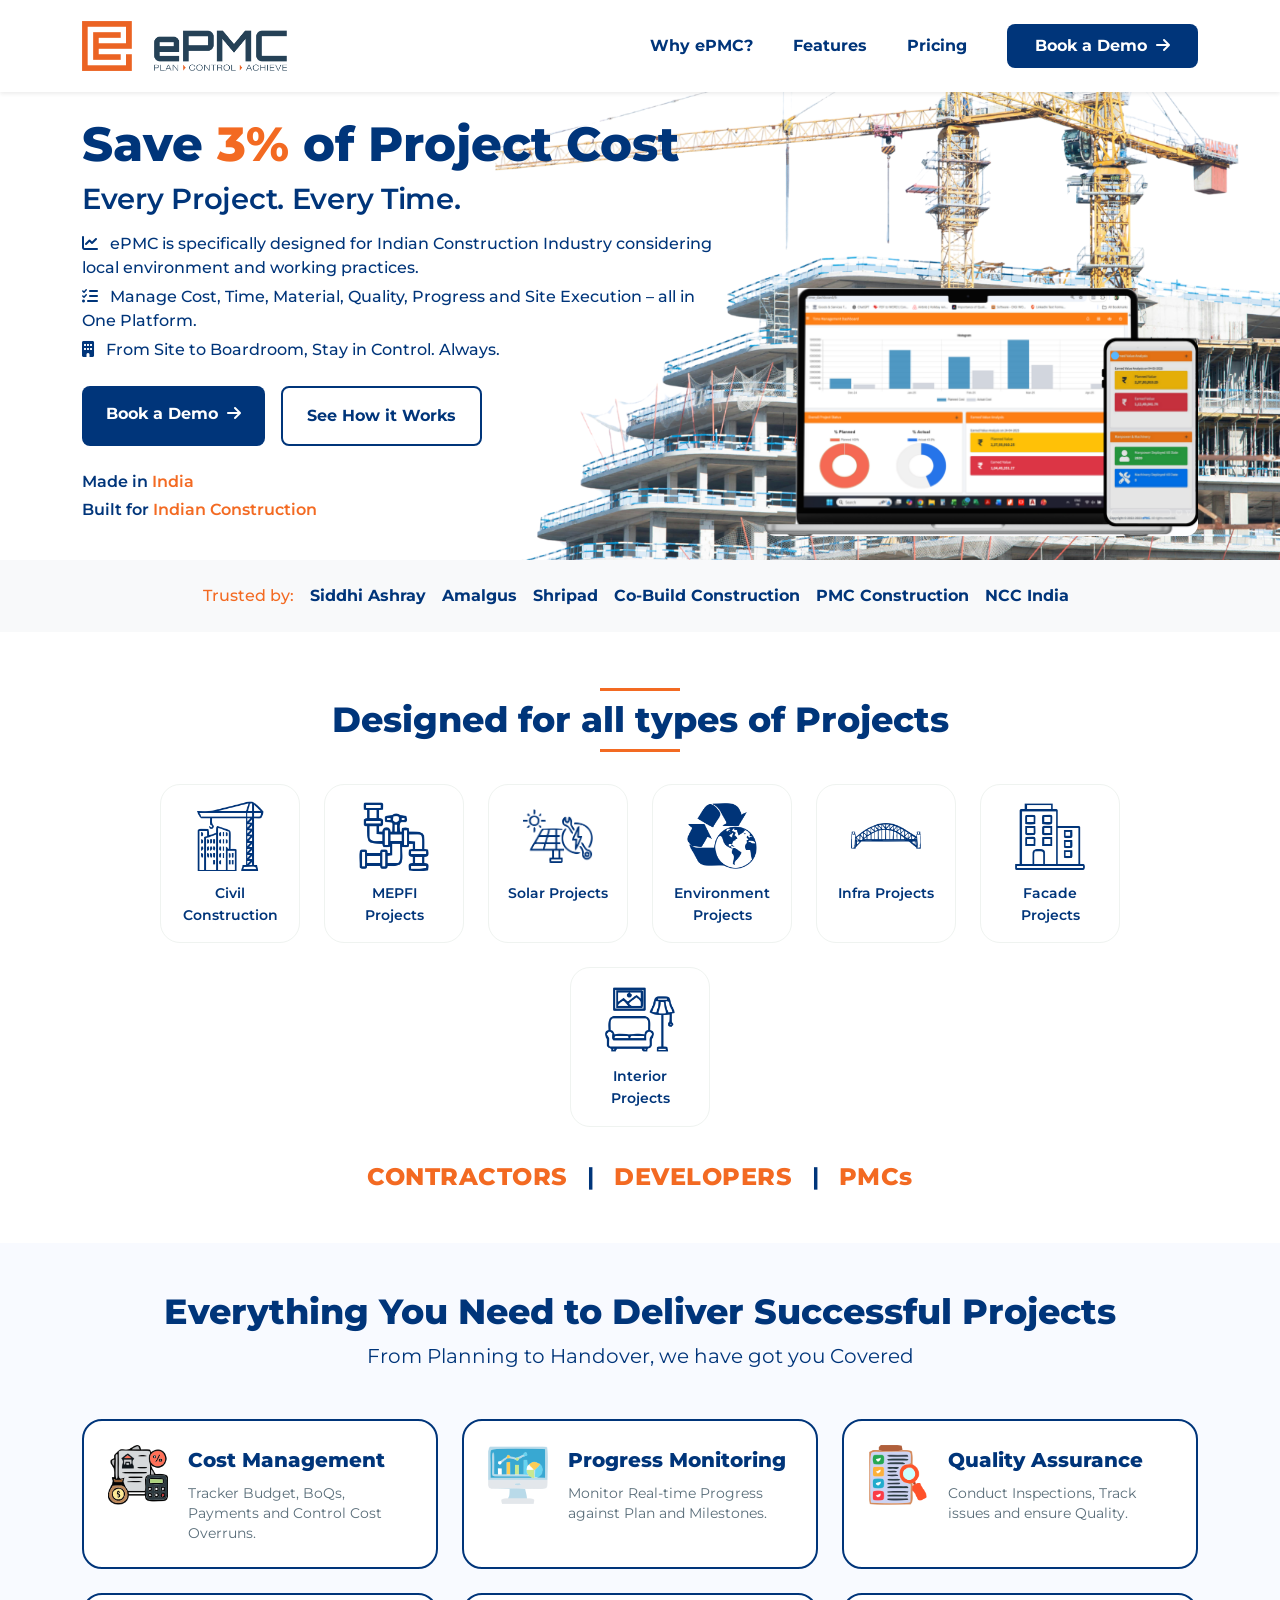
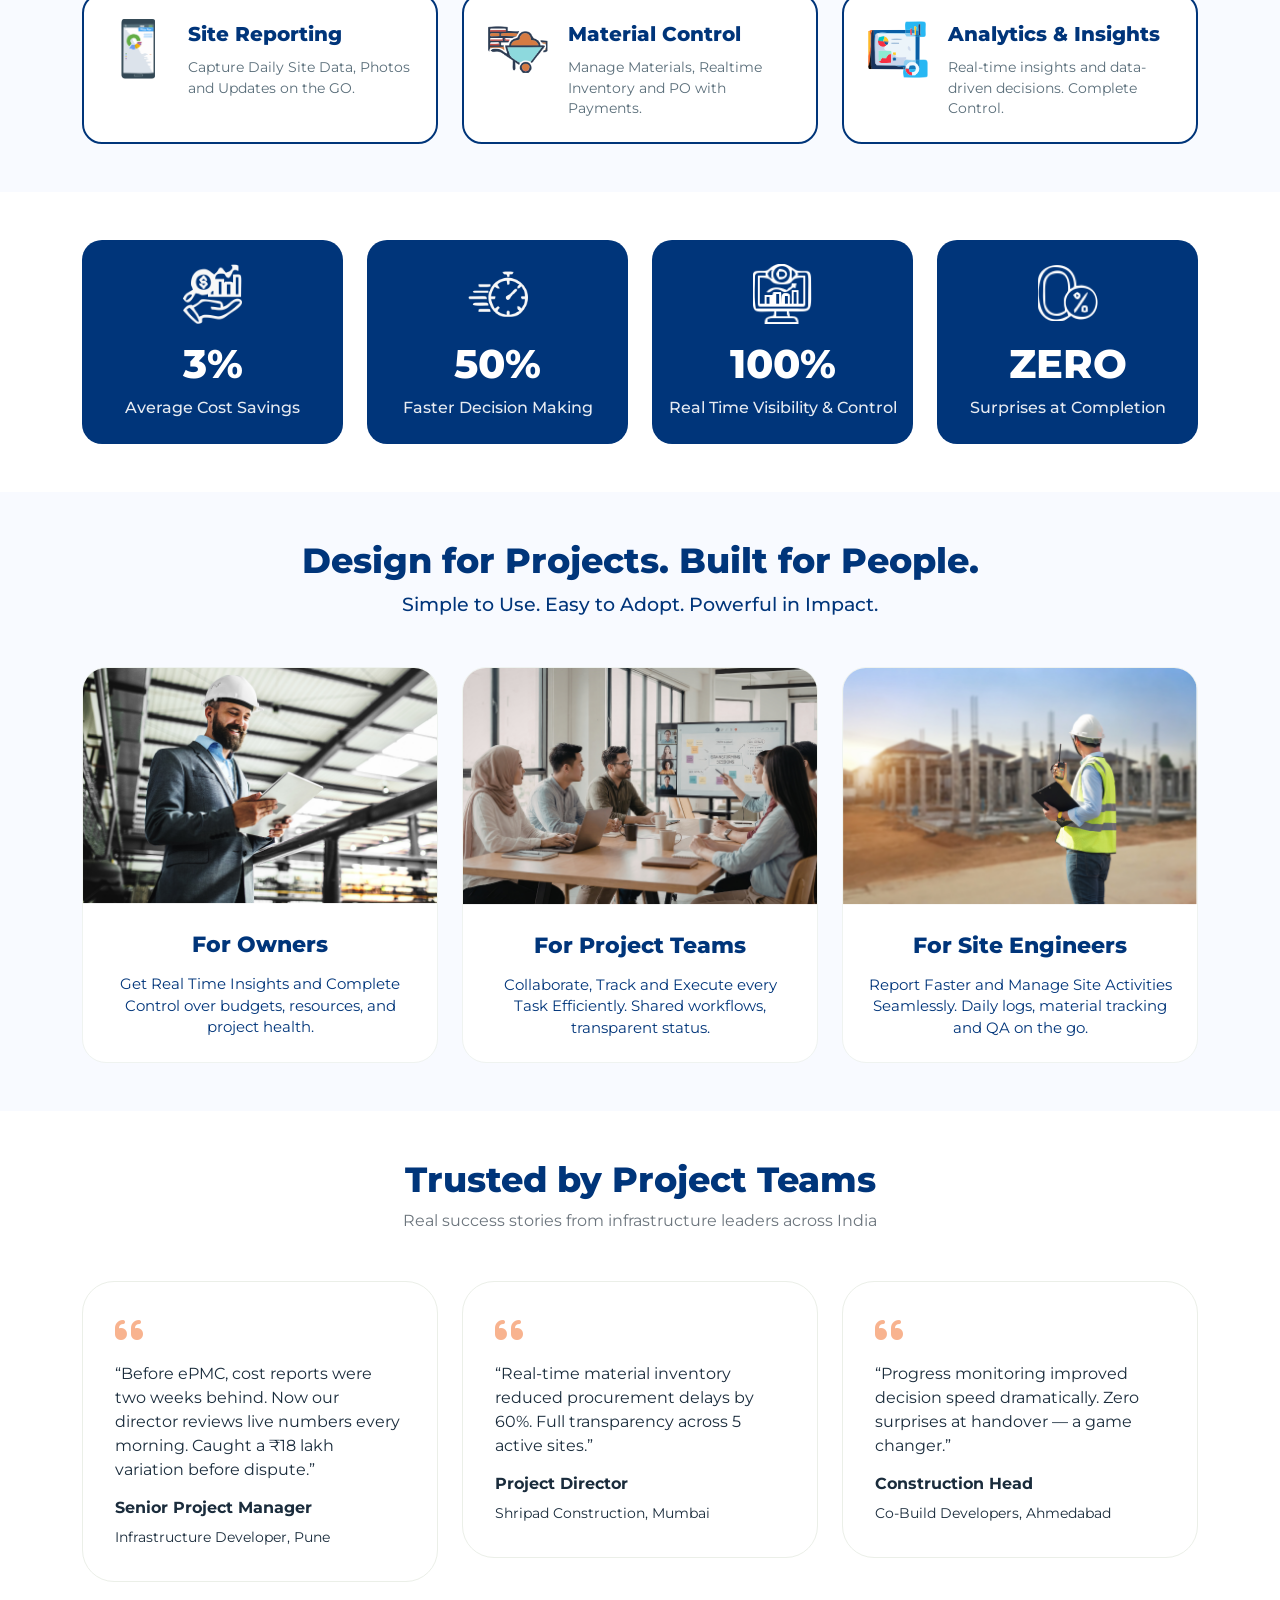
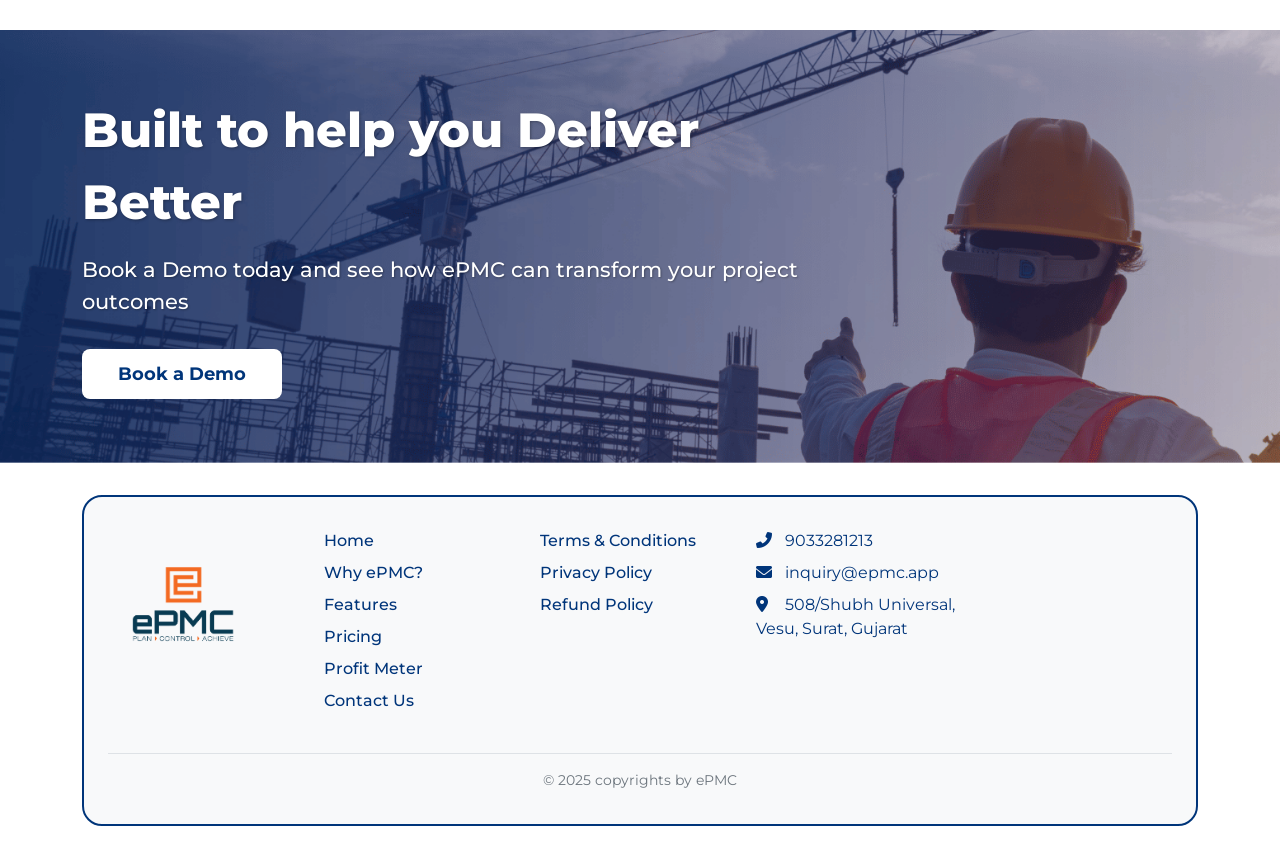
==== index.html @ 22746d36 "first commit" ====
<!DOCTYPE html>
<html lang="en">
<head>
  <meta charset="UTF-8">
  <meta name="viewport" content="width=device-width, initial-scale=1.0, user-scalable=yes">
  <title>ePMC | Construction Project Management | Lead Generation</title>
  <link href="https://cdn.jsdelivr.net/npm/bootstrap@5.3.0-alpha1/dist/css/bootstrap.min.css" rel="stylesheet">
  <link rel="stylesheet" href="https://cdnjs.cloudflare.com/ajax/libs/font-awesome/6.0.0-beta3/css/all.min.css">
  <link href="https://fonts.googleapis.com/css2?family=Montserrat:wght@300;400;500;600;700;800;900&display=swap" rel="stylesheet">
  <style>
    /* Brand Colors */
    :root {
      --epmc-blue: #00357a;
      --epmc-orange: #f36a22;
      --epmc-golden: #dcb551;
      --epmc-vivid-blue: #0058d7;
      --epmc-green: #00b050;
      --epmc-red: #ff0000;
      --epmc-light-blue: #538dd5;
      --epmc-bg-soft: #F8FAFF;
      --epmc-text: #1A2C3C;
    }
    * {
      font-family: 'Montserrat', 'Canva Sans', sans-serif;
    }
    body {
      background: #ffffff;
      scroll-behavior: smooth;
      color: var(--epmc-text);
    }
    .text-epmc { color: var(--epmc-blue) !important; }
    .bg-epmc { background-color: var(--epmc-blue) !important; }
    .text-epmc-orange { color: var(--epmc-orange) !important; }
    .bg-epmc-orange { background-color: var(--epmc-orange) !important; }
    .text-epmc-golden { color: var(--epmc-golden) !important; }
    .bg-epmc-soft { background-color: var(--epmc-bg-soft) !important; }
    
    /* Buttons */
    .btn-epmc {
      background-color: var(--epmc-blue);
      color: white;
      border-radius: 8px;
      padding: 10px 28px;
      font-weight: 700;
      border: none;
      transition: all 0.2s ease;
      text-decoration: none;
      display: inline-block;
    }
    .btn-epmc:hover {
      background-color: #002a5e;
      transform: translateY(-2px);
      box-shadow: 0 4px 12px rgba(0,53,122,0.25);
      color: white;
    }
    .btn-epmc-outline {
      background: transparent;
      border: 2px solid var(--epmc-blue);
      color: var(--epmc-blue);
      border-radius: 8px;
      padding: 8px 26px;
      font-weight: 700;
      transition: all 0.2s ease;
      text-decoration: none;
      display: inline-block;
    }
    .btn-epmc-outline:hover {
      background: var(--epmc-blue);
      color: white;
    }
    .btn-epmc-accent {
      background-color: var(--epmc-orange);
      color: white;
      border-radius: 8px;
      padding: 10px 28px;
      font-weight: 700;
      border: none;
    }
    .btn-epmc-accent:hover {
      background-color: #d45a1c;
      transform: translateY(-2px);
    }
    .btn-white-blue {
      background-color: white;
      color: var(--epmc-blue);
      border-radius: 8px;
      padding: 12px 36px;
      font-weight: 700;
      border: none;
      transition: all 0.2s ease;
      text-decoration: none;
      display: inline-block;
      font-size: 1.1rem;
    }
    .btn-white-blue:hover {
      background-color: #f0f0f0;
      transform: translateY(-2px);
      box-shadow: 0 6px 12px rgba(0,0,0,0.1);
      color: var(--epmc-blue);
    }
    /* Feature cards */
    .feature-card-horizontal {
      background: white;
      border-radius: 20px;
      padding: 1.5rem;
      transition: all 0.3s ease;
      border: 2px solid #00357a;
      height: 100%;
      display: flex;
      align-items: flex-start;
      gap: 1.25rem;
    }
    .feature-card-horizontal:hover {
      transform: translateY(-5px);
      border-color: var(--epmc-golden);
      box-shadow: 0 20px 30px -12px rgba(0,0,0,0.1);
    }
    .feature-icon-img {
      width: 60px;
      height: 60px;
      object-fit: contain;
      flex-shrink: 0;
    }
    .feature-content {
      flex: 1;
    }
    .feature-title {
      font-size: 1.25rem;
      font-weight: 800;
      color: var(--epmc-blue);
      margin-bottom: 0.5rem;
    }
    .feature-desc {
      font-size: 0.9rem;
      color: #5a6e7a;
      line-height: 1.4;
    }
    /* Stats Cards */
    .stats-card-blue {
      background-color: var(--epmc-blue);
      border-radius: 20px;
      padding: 1.5rem 1rem;
      text-align: center;
      height: 100%;
      transition: transform 0.2s;
      color: white;
    }
    .stats-card-blue:hover {
      transform: translateY(-5px);
    }
    .stats-icon {
      width: 60px;
      height: 60px;
      object-fit: contain;
      margin-bottom: 1rem;
    }
    .stats-number {
      font-size: 2.5rem;
      font-weight: 800;
      line-height: 1.2;
      margin-bottom: 0.5rem;
      color: white;
    }
    .stats-label {
      font-size: 1rem;
      font-weight: 500;
      opacity: 0.9;
      color: white;
    }
    /* Role Cards */
    .role-card-new {
      background: white;
      border-radius: 24px;
      padding: 0;
      overflow: hidden;
      height: 100%;
      transition: all 0.3s ease;
      border: 1px solid #EFF3F0;
      display: flex;
      flex-direction: column;
    }
    .role-card-new:hover {
      transform: translateY(-5px);
      border-color: var(--epmc-golden);
      box-shadow: 0 15px 25px -10px rgba(0,0,0,0.08);
    }
    .role-image-wrapper {
      width: 100%;
      overflow: hidden;
    }
    .role-img-full {
      width: 100%;
      height: auto;
      min-height: 180px;
      object-fit: cover;
      display: block;
      transition: transform 0.3s ease;
    }
    .role-card-new:hover .role-img-full {
      transform: scale(1.02);
    }
    .role-content {
      padding: 1.5rem;
      text-align: center;
    }
    .role-title {
      font-size: 1.4rem;
      font-weight: 800;
      color: var(--epmc-blue);
      margin-bottom: 0.75rem;
    }
    .role-desc {
      font-size: 0.95rem;
      color: var(--epmc-blue);
      line-height: 1.4;
    }
    .testimonial-card {
      background: #ffffff;
      border-radius: 32px;
      padding: 2rem;
      border: 1px solid #EBEFE8;
    }
    .testimonial-card i.fa-quote-left {
      color: var(--epmc-orange) !important;
    }
    .section-title {
      font-weight: 800;
      font-size: 2.2rem;
      color: var(--epmc-blue);
    }
    .section-subtitle {
      font-size: 1.2rem;
      font-weight: 500;
      color: var(--epmc-blue);
    }
    /* CTA section */
    .cta-deliver-bg {
      background-image: url('homepage_images/DelieverBetter.png');
      background-size: cover;
      background-position: center;
      background-repeat: no-repeat;
      padding: 4rem 0;
      transition: all 0.3s ease;
    }
    .cta-deliver-bg:hover {
      box-shadow: 0 20px 35px -12px rgba(0,0,0,0.2);
      transform: scale(1.01);
    }
    .cta-title {
      font-size: 3rem;
      font-weight: 800;
      color: white;
      margin-bottom: 1rem;
      text-shadow: 1px 1px 3px rgba(0,0,0,0.3);
    }
    .cta-subtitle {
      font-size: 1.3rem;
      color: white;
      margin-bottom: 2rem;
      font-weight: 500;
      text-shadow: 1px 1px 2px rgba(0,0,0,0.3);
    }
    @media (max-width: 768px) {
      .cta-title { font-size: 2rem; }
      .cta-subtitle { font-size: 1rem; }
      .btn-white-blue { padding: 10px 24px; font-size: 1rem; }
    }
    /* Navbar */
    .navbar-brand-custom {
      display: flex;
      align-items: center;
    }
    .navbar-logo {
      max-height: 50px;
      width: auto;
    }
    .nav-link-custom {
      font-weight: 700;
      color: #00357a !important;
      text-decoration: none;
      margin-right: 1.5rem;
      transition: color 0.2s;
    }
    .nav-link-custom:hover {
      color: #f36a22 !important;
    }
    @media (max-width: 768px) {
      .nav-link-custom {
        margin-right: 0;
        margin-bottom: 0.5rem;
      }
      .navbar-logo { max-height: 40px; }
      .feature-card-horizontal { flex-direction: column; align-items: center; text-align: center; }
      .feature-icon-img { margin-bottom: 0.5rem; }
      .stats-number { font-size: 2rem; }
      .role-title { font-size: 1.2rem; }
    }
    .border-epmc { border-color: var(--epmc-blue) !important; }
    .bg-epmc-gradient { background: linear-gradient(105deg, var(--epmc-blue) 0%, #0A3EA0 100%); }
    .form-control, .form-select {
      border-radius: 16px;
      padding: 12px 16px;
      border: 1px solid #DEE2E6;
    }
    .form-control:focus, .form-select:focus {
      border-color: var(--epmc-orange);
      box-shadow: 0 0 0 3px rgba(243,106,34,0.2);
    }
    .modal-content { border-radius: 32px; border: none; }
    .features-table th {
      background-color: var(--epmc-vivid-blue);
      color: white;
      font-weight: 700;
      padding: 15px;
    }
    .features-table td { padding: 12px 15px; vertical-align: middle; }
    .feature-check-yes { color: var(--epmc-green); font-weight: bold; }
    .feature-check-no { color: var(--epmc-red); }
    .feature-highlight {
      background-color: var(--epmc-light-blue);
      color: white;
      border-radius: 20px;
      padding: 4px 12px;
      display: inline-block;
      font-size: 0.8rem;
      font-weight: 600;
    }
    /* Hero heading styles */
    .main-heading-line { font-size: 3rem; font-weight: 800; line-height: 1.2; }
    .tagline-heading { font-size: 1.8rem; font-weight: 600; letter-spacing: -0.01em; }
    @media (max-width: 768px) {
      .main-heading-line { font-size: 2rem; }
      .tagline-heading { font-size: 1.2rem; }
    }
    .hero-bg {
      background-image: url('homepage_images/01 Building.png');
      background-size: cover;
      background-position: center center;
      background-repeat: no-repeat;
      position: relative;
    }
    .description-paragraph {
      color: #00357a;
      font-size: 1rem;
      line-height: 1.5;
      font-weight: 500;
      margin-bottom: 1rem;
    }
    .india-line { font-size: 1rem; font-weight: 600; margin-bottom: 0.25rem; }
    .blue-text { color: #00357a; }
    .orange-text { color: #f36a22; }
    .trusted-bg { background-color: #f8f9fa; }
    .trusted-label { color: #f36a22; font-weight: 500; font-size: 1rem; }
    .trusted-company { color: #00357a; font-weight: 700; font-size: 1rem; display: inline-block; margin: 0 0.5rem; }
    .project-icon-item {
      display: flex;
      flex-direction: column;
      align-items: center;
      text-align: center;
      background: #fff;
      border-radius: 20px;
      padding: 1rem;
      transition: 0.2s;
      border: 1px solid #EFF3F0;
      width: 140px;
    }
    .project-icon-item:hover {
      transform: translateY(-5px);
      border-color: var(--epmc-orange);
      box-shadow: 0 10px 20px rgba(0,0,0,0.05);
    }
    .project-icon-img { width: 70px; height: 70px; object-fit: contain; margin-bottom: 0.75rem; }
    .project-icon-label { font-weight: 600; color: var(--epmc-blue); font-size: 0.9rem; }
    .projects-grid { display: flex; flex-wrap: wrap; justify-content: center; gap: 1.5rem; margin-top: 2rem; margin-bottom: 2rem; }
    .orange-line { width: 80px; height: 3px; background-color: var(--epmc-orange); margin: 0.5rem auto; }
    .section-heading-wrapper { text-align: center; }
    .role-badge-line {
      font-size: 1.5rem;
      font-weight: 800;
      color: var(--epmc-orange);
      letter-spacing: 0.5px;
    }
    .role-badge-line .separator {
      color: var(--epmc-blue);
      margin: 0 0.75rem;
      font-weight: 700;
    }
    @media (max-width: 768px) {
      .role-badge-line { font-size: 1.2rem; }
      .role-badge-line .separator { margin: 0 0.4rem; }
    }
    /* Hero panels layout */
    .hero-panels {
      display: flex;
      flex-wrap: wrap;
      gap: 2rem;
      min-height: 420px;
    }
    .left-panel {
      flex: 1.2;
    }
    .right-panel {
      flex: 0.8;
      display: flex;
      flex-direction: column;
      justify-content: flex-end;
      align-items: center;
    }
    .right-panel img {
      max-width: 100%;
      height: auto;
      border-radius: 12px;
      display: block;
    }
    @media (max-width: 768px) {
      .hero-panels {
        flex-direction: column;
        min-height: auto;
      }
      .right-panel {
        justify-content: center;
        margin-top: 1.5rem;
      }
    }

    /* FOOTER STYLES - 5 columns with custom widths */
    .footer-new {
      background-color: #f8f9fa;
      border: 2px solid #00357a;
      border-radius: 20px;
      padding: 2rem 1.5rem;
      margin: 2rem 0;
    }
    .footer-logo {
      max-height: 150px;
      width: auto;
      margin-bottom: 1rem;
      display: block;
    }
    .footer-vertical-links a {
      color: #00357a;
      text-decoration: none;
      font-weight: 500;
      display: block;
      margin-bottom: 0.5rem;
    }
    .footer-vertical-links a:hover {
      color: #f36a22;
    }
    .footer-contact p {
      margin-bottom: 0.5rem;
      color: #00357a;
    }
    .footer-contact i {
      width: 25px;
      color: #00357a;
    }
    .footer-map iframe {
      width: 100%;
      height: 180px;
      border: 0;
      border-radius: 12px;
    }
    .footer-copyright {
      text-align: center;
      margin-top: 2rem;
      padding-top: 1rem;
      border-top: 1px solid #dee2e6;
      color: #6c757d;
      font-size: 0.9rem;
    }
    /* 5-column layout using flex */
    .footer-row-5 {
      display: flex;
      flex-wrap: wrap;
      gap: 1rem;
    }
    .footer-col {
      flex: 1;
      min-width: 160px;
    }
    @media (max-width: 992px) {
      .footer-col {
        flex: 0 0 calc(33.33% - 1rem);
      }
    }
    @media (max-width: 768px) {
      .footer-col {
        flex: 0 0 100%;
      }
    }
  </style>
</head>
<body>

<!-- Navigation -->
<nav class="navbar navbar-expand-lg bg-white py-3 shadow-sm sticky-top">
  <div class="container">
    <a class="navbar-brand navbar-brand-custom" href="#">
      <img src="ePMC Logo PNG File.png" alt="ePMC Logo" class="navbar-logo">
    </a>
    <button class="navbar-toggler" type="button" data-bs-toggle="collapse" data-bs-target="#navbarNav">
      <span class="navbar-toggler-icon"></span>
    </button>
    <div class="collapse navbar-collapse" id="navbarNav">
      <ul class="navbar-nav ms-auto mb-2 mb-lg-0 align-items-center gap-3">
        <!-- Updated: "Why ePMC?" now links to whyempc.html -->
       <li class="nav-item"><a class="nav-link-custom" href="whyepmc.html">Why ePMC?</a></li>
        <li class="nav-item"><a class="nav-link-custom" href="#features">Features</a></li>
        <li class="nav-item"><a class="nav-link-custom" href="#">Pricing</a></li>
      </ul>
      <a href="#" class="btn btn-epmc ms-lg-3 mt-2 mt-lg-0" data-bs-toggle="modal" data-bs-target="#demoModal">Book a Demo <i class="fas fa-arrow-right ms-1"></i></a>
    </div>
  </div>
</nav>

<!-- Hero Section -->
<section class="hero-bg py-4">
  <div class="container">
    <div class="hero-panels">
      <div class="left-panel">
        <h1 class="mb-3">
          <div class="main-heading-line">
            <span style="color: #00357a;">Save</span>
            <span style="color: #f36a22;"> 3% </span>
            <span style="color: #00357a;">of Project Cost</span>
          </div>
          <div class="tagline-heading mt-2">
            <span class="text-epmc">Every Project. Every Time.</span>
          </div>
        </h1>
        <div class="description-paragraph mb-4">
          <i class="fas fa-chart-line me-2"></i> ePMC is specifically designed for Indian Construction Industry considering local environment and working practices.<br>
          <i class="fas fa-tasks me-2 mt-2"></i> Manage Cost, Time, Material, Quality, Progress and Site Execution – all in One Platform.<br>
          <i class="fas fa-building me-2 mt-2"></i> From Site to Boardroom, Stay in Control. Always.
        </div>
        <div class="d-flex flex-wrap gap-3 mt-2">
          <a href="#" class="btn btn-epmc px-4 py-3" data-bs-toggle="modal" data-bs-target="#demoModal">Book a Demo <i class="fas fa-arrow-right ms-1"></i></a>
          <a href="#" class="btn btn-epmc-outline px-4 py-3">See How it Works</a>
        </div>
        <div class="mt-4">
          <div class="india-line"><span class="blue-text">Made in</span> <span class="orange-text">India</span></div>
          <div class="india-line"><span class="blue-text">Built for</span> <span class="orange-text">Indian Construction</span></div>
        </div>
      </div>
      <div class="right-panel">
        <img src="homepage_images/herosectionsubimage.png" alt="ePMC Dashboard Preview">
      </div>
    </div>
  </div>
</section>

<!-- Trusted by Section -->
<section class="trusted-bg py-4">
  <div class="container">
    <div class="d-flex flex-wrap align-items-center justify-content-center">
      <span class="trusted-label me-2">Trusted by:</span>
      <span class="trusted-company">Siddhi Ashray</span>
      <span class="trusted-company">Amalgus</span>
      <span class="trusted-company">Shripad</span>
      <span class="trusted-company">Co-Build Construction</span>
      <span class="trusted-company">PMC Construction</span>
      <span class="trusted-company">NCC India</span>
    </div>
  </div>
</section>

<!-- Project Types Section -->
<section class="py-5 bg-white">
  <div class="container">
    <div class="section-heading-wrapper">
      <div class="orange-line"></div>
      <h2 class="section-title mt-2 mb-2">Designed for all types of Projects</h2>
      <div class="orange-line"></div>
    </div>
    <div class="projects-grid">
      <div class="project-icon-item"><img src="homepage_images/Civil Construction.png" alt="Civil Construction" class="project-icon-img"><span class="project-icon-label">Civil Construction</span></div>
      <div class="project-icon-item"><img src="homepage_images/MEPFI Projects.png" alt="MEPFI Projects" class="project-icon-img"><span class="project-icon-label">MEPFI Projects</span></div>
      <div class="project-icon-item"><img src="homepage_images/Solar Projects.png" alt="Solar Projects" class="project-icon-img"><span class="project-icon-label">Solar Projects</span></div>
      <div class="project-icon-item"><img src="homepage_images/Environment Projects.png" alt="Environment Projects" class="project-icon-img"><span class="project-icon-label">Environment Projects</span></div>
      <div class="project-icon-item"><img src="homepage_images/Infra Projects.png" alt="Infra Projects" class="project-icon-img"><span class="project-icon-label">Infra Projects</span></div>
      <div class="project-icon-item"><img src="homepage_images/Facade Projects.png" alt="Facade Projects" class="project-icon-img"><span class="project-icon-label">Facade Projects</span></div>
      <div class="project-icon-item"><img src="homepage_images/Interior Projects.png" alt="Interior Projects" class="project-icon-img"><span class="project-icon-label">Interior Projects</span></div>
    </div>
    <div class="text-center mt-3">
      <div class="role-badge-line">
        CONTRACTORS <span class="separator">|</span> DEVELOPERS <span class="separator">|</span> PMCs
      </div>
    </div>
  </div>
</section>

<!-- Features Section -->
<section class="py-5 bg-epmc-soft" id="features">
  <div class="container">
    <div class="text-center mb-5">
      <h2 class="section-title">Everything You Need to Deliver Successful Projects</h2>
      <p class="fs-5" style="color: #00357a;">From Planning to Handover, we have got you Covered</p>
    </div>
    <div class="row g-4">
      <div class="col-md-6 col-lg-4"><div class="feature-card-horizontal"><img src="homepage_images/Cost Management.png" alt="Cost Management" class="feature-icon-img"><div class="feature-content"><div class="feature-title">Cost Management</div><div class="feature-desc">Tracker Budget, BoQs, Payments and Control Cost Overruns.</div></div></div></div>
      <div class="col-md-6 col-lg-4"><div class="feature-card-horizontal"><img src="homepage_images/Progress Monitoring.png" alt="Progress Monitoring" class="feature-icon-img"><div class="feature-content"><div class="feature-title">Progress Monitoring</div><div class="feature-desc">Monitor Real-time Progress against Plan and Milestones.</div></div></div></div>
      <div class="col-md-6 col-lg-4"><div class="feature-card-horizontal"><img src="homepage_images/Quality Assurance.png" alt="Quality Assurance" class="feature-icon-img"><div class="feature-content"><div class="feature-title">Quality Assurance</div><div class="feature-desc">Conduct Inspections, Track issues and ensure Quality.</div></div></div></div>
      <div class="col-md-6 col-lg-4"><div class="feature-card-horizontal"><img src="homepage_images/Site Reporting.png" alt="Site Reporting" class="feature-icon-img"><div class="feature-content"><div class="feature-title">Site Reporting</div><div class="feature-desc">Capture Daily Site Data, Photos and Updates on the GO.</div></div></div></div>
      <div class="col-md-6 col-lg-4"><div class="feature-card-horizontal"><img src="homepage_images/Material Control.png" alt="Material Control" class="feature-icon-img"><div class="feature-content"><div class="feature-title">Material Control</div><div class="feature-desc">Manage Materials, Realtime Inventory and PO with Payments.</div></div></div></div>
      <div class="col-md-6 col-lg-4"><div class="feature-card-horizontal"><img src="homepage_images/Analytics & Insights.png" alt="Analytics & Insights" class="feature-icon-img"><div class="feature-content"><div class="feature-title">Analytics & Insights</div><div class="feature-desc">Real-time insights and data-driven decisions. Complete Control.</div></div></div></div>
    </div>
  </div>
</section>

<!-- Stats Section -->
<section class="py-5 bg-white">
  <div class="container">
    <div class="row g-4">
      <div class="col-md-6 col-lg-3"><div class="stats-card-blue"><img src="homepage_images/3costsavings.png" alt="3% Cost Savings" class="stats-icon"><div class="stats-number">3%</div><div class="stats-label">Average Cost Savings</div></div></div>
      <div class="col-md-6 col-lg-3"><div class="stats-card-blue"><img src="homepage_images/50fasterdecisionmaking.png" alt="50% Faster Decision Making" class="stats-icon"><div class="stats-number">50%</div><div class="stats-label">Faster Decision Making</div></div></div>
      <div class="col-md-6 col-lg-3"><div class="stats-card-blue"><img src="homepage_images/100realtimevisibilitycontrol.png" alt="100% Real Time Visibility" class="stats-icon"><div class="stats-number">100%</div><div class="stats-label">Real Time Visibility & Control</div></div></div>
      <div class="col-md-6 col-lg-3"><div class="stats-card-blue"><img src="homepage_images/zerosurprizeatcomplision.png" alt="Zero Surprises" class="stats-icon"><div class="stats-number">ZERO</div><div class="stats-label">Surprises at Completion</div></div></div>
    </div>
  </div>
</section>

<!-- Design for Projects Section -->
<section class="py-5 bg-epmc-soft">
  <div class="container">
    <div class="text-center mb-5">
      <h2 class="section-title" style="color: #00357a;">Design for Projects. Built for People.</h2>
      <p class="section-subtitle" style="color: #00357a;">Simple to Use. Easy to Adopt. Powerful in Impact.</p>
    </div>
    <div class="row g-4">
      <div class="col-md-4"><div class="role-card-new"><div class="role-image-wrapper"><img src="homepage_images/forowners.png" alt="For Owners" class="role-img-full"></div><div class="role-content"><div class="role-title">For Owners</div><div class="role-desc">Get Real Time Insights and Complete Control over budgets, resources, and project health.</div></div></div></div>
      <div class="col-md-4"><div class="role-card-new"><div class="role-image-wrapper"><img src="homepage_images/forprojectteam.png" alt="For Project Teams" class="role-img-full"></div><div class="role-content"><div class="role-title">For Project Teams</div><div class="role-desc">Collaborate, Track and Execute every Task Efficiently. Shared workflows, transparent status.</div></div></div></div>
      <div class="col-md-4"><div class="role-card-new"><div class="role-image-wrapper"><img src="homepage_images/forsiteengineers.png" alt="For Site Engineers" class="role-img-full"></div><div class="role-content"><div class="role-title">For Site Engineers</div><div class="role-desc">Report Faster and Manage Site Activities Seamlessly. Daily logs, material tracking and QA on the go.</div></div></div></div>
    </div>
  </div>
</section>

<!-- Testimonials -->
<section class="py-5 bg-white" id="testimonials">
  <div class="container">
    <div class="text-center mb-5">
      <h2 class="section-title">Trusted by Project Teams</h2>
      <p class="text-secondary">Real success stories from infrastructure leaders across India</p>
    </div>
    <div class="row g-4">
      <div class="col-md-4"><div class="testimonial-card"><i class="fas fa-quote-left fa-2x opacity-50 mb-3"></i><p>“Before ePMC, cost reports were two weeks behind. Now our director reviews live numbers every morning. Caught a ₹18 lakh variation before dispute.”</p><div><h6 class="fw-bold mt-2">Senior Project Manager</h6><small>Infrastructure Developer, Pune</small></div></div></div>
      <div class="col-md-4"><div class="testimonial-card"><i class="fas fa-quote-left fa-2x opacity-50 mb-3"></i><p>“Real-time material inventory reduced procurement delays by 60%. Full transparency across 5 active sites.”</p><div><h6 class="fw-bold mt-2">Project Director</h6><small>Shripad Construction, Mumbai</small></div></div></div>
      <div class="col-md-4"><div class="testimonial-card"><i class="fas fa-quote-left fa-2x opacity-50 mb-3"></i><p>“Progress monitoring improved decision speed dramatically. Zero surprises at handover — a game changer.”</p><div><h6 class="fw-bold mt-2">Construction Head</h6><small>Co-Build Developers, Ahmedabad</small></div></div></div>
    </div>
  </div>
</section>

<!-- CTA Section -->
<section class="cta-deliver-bg">
  <div class="container">
    <div class="row">
      <div class="col-lg-8">
        <div class="cta-title">Built to help you Deliver Better</div>
        <div class="cta-subtitle">Book a Demo today and see how ePMC can transform your project outcomes</div>
        <a href="#" class="btn-white-blue" data-bs-toggle="modal" data-bs-target="#demoModal">Book a Demo</a>
      </div>
    </div>
  </div>
</section>

<!-- FOOTER – 5 COLUMNS with LIVE MAP -->
<div class="container">
  <div class="footer-new">
    <div class="footer-row-5">
      <!-- Column 1: Logo -->
      <div class="footer-col">
        <img src="EPMC-Logo-File-PNG.png" alt="ePMC Logo" class="footer-logo">
      </div>
      <!-- Column 2: Navigation links (vertical) -->
      <div class="footer-col">
        <div class="footer-vertical-links">
          <a href="#">Home</a>
          <!-- Updated: "Why ePMC?" now links to whyempc.html -->
         <a href="whyepmc.html">Why ePMC?</a>
          <a href="#features">Features</a>
          <a href="#">Pricing</a>
          <a href="#">Profit Meter</a>
          <a href="#">Contact Us</a>
        </div>
      </div>
      <!-- Column 3: Policy links (vertical) -->
      <div class="footer-col">
        <div class="footer-vertical-links">
          <a href="#">Terms & Conditions</a>
          <a href="#">Privacy Policy</a>
          <a href="#">Refund Policy</a>
        </div>
      </div>
      <!-- Column 4: Contact info -->
      <div class="footer-col">
        <div class="footer-contact">
          <p><i class="fas fa-phone-alt"></i> 9033281213</p>
          <p><i class="fas fa-envelope"></i> inquiry@epmc.app</p>
          <p><i class="fas fa-map-marker-alt"></i> 508/Shubh Universal, Vesu, Surat, Gujarat</p>
        </div>
      </div>
      <!-- Column 5: Live Google Map -->
      <div class="footer-col">
        <div class="footer-map">
          <iframe 
            src="https://www.google.com/maps/embed?pb=!1m18!1m12!1m3!1d3719.123456789!2d72.831!3d21.170!2m3!1f0!2f0!3f0!3m2!1i1024!2i768!4f13.1!3m3!1m2!1s0x3be04e8e7a0b4f9d%3A0x8b7c1a2e3f4d5e6f!2s508%2C%20Shubh%20Universal%2C%20Vesu%2C%20Surat%2C%20Gujarat%20395007!5e0!3m2!1sen!2sin!4v1700000000000!5m2!1sen!2sin" 
            allowfullscreen="" 
            loading="lazy" 
            referrerpolicy="no-referrer-when-downgrade">
          </iframe>
        </div>
      </div>
    </div>
    <div class="footer-copyright">
      © 2025 copyrights by ePMC
    </div>
  </div>
</div>

<!-- Modal -->
<div class="modal fade" id="demoModal" tabindex="-1" aria-hidden="true">
  <div class="modal-dialog modal-dialog-centered modal-lg">
    <div class="modal-content">
      <div class="modal-header border-0 pb-0">
        <h5 class="modal-title fw-bold text-epmc fs-3">Request a Demo</h5>
        <button type="button" class="btn-close" data-bs-dismiss="modal" aria-label="Close"></button>
      </div>
      <div class="modal-body p-4 pt-0">
        <form action="https://formsubmit.co/company@example.com" method="POST">
          <input type="hidden" name="_subject" value="ePMC Demo Request (Modal)">
          <input type="hidden" name="_captcha" value="false">
          <div class="row g-3">
            <div class="col-md-6"><input type="text" name="Name" class="form-control" placeholder="Full Name *" required></div>
            <div class="col-md-6"><input type="text" name="Company" class="form-control" placeholder="Company *" required></div>
            <div class="col-md-6"><input type="email" name="Email" class="form-control" placeholder="Work Email *" required></div>
            <div class="col-md-6"><input type="tel" name="Phone" class="form-control" placeholder="Phone *" required></div>
            <div class="col-12"><select name="Project Type" class="form-select"><option>Civil Construction</option><option>MEPFI</option><option>Solar</option><option>Infra</option><option>Interior</option></select></div>
            <div class="col-12"><textarea name="Message" rows="2" class="form-control" placeholder="Tell us about your project..."></textarea></div>
            <div class="col-12"><button type="submit" class="btn btn-epmc-accent w-100 py-2"><i class="fas fa-paper-plane me-2"></i>Submit Request</button></div>
          </div>
        </form>
      </div>
    </div>
  </div>
</div>

<script src="https://cdn.jsdelivr.net/npm/bootstrap@5.3.0-alpha1/dist/js/bootstrap.bundle.min.js"></script>
<script>console.log("Lead form ready — replace 'company@example.com' with actual email address.");</script>
</body>
</html>
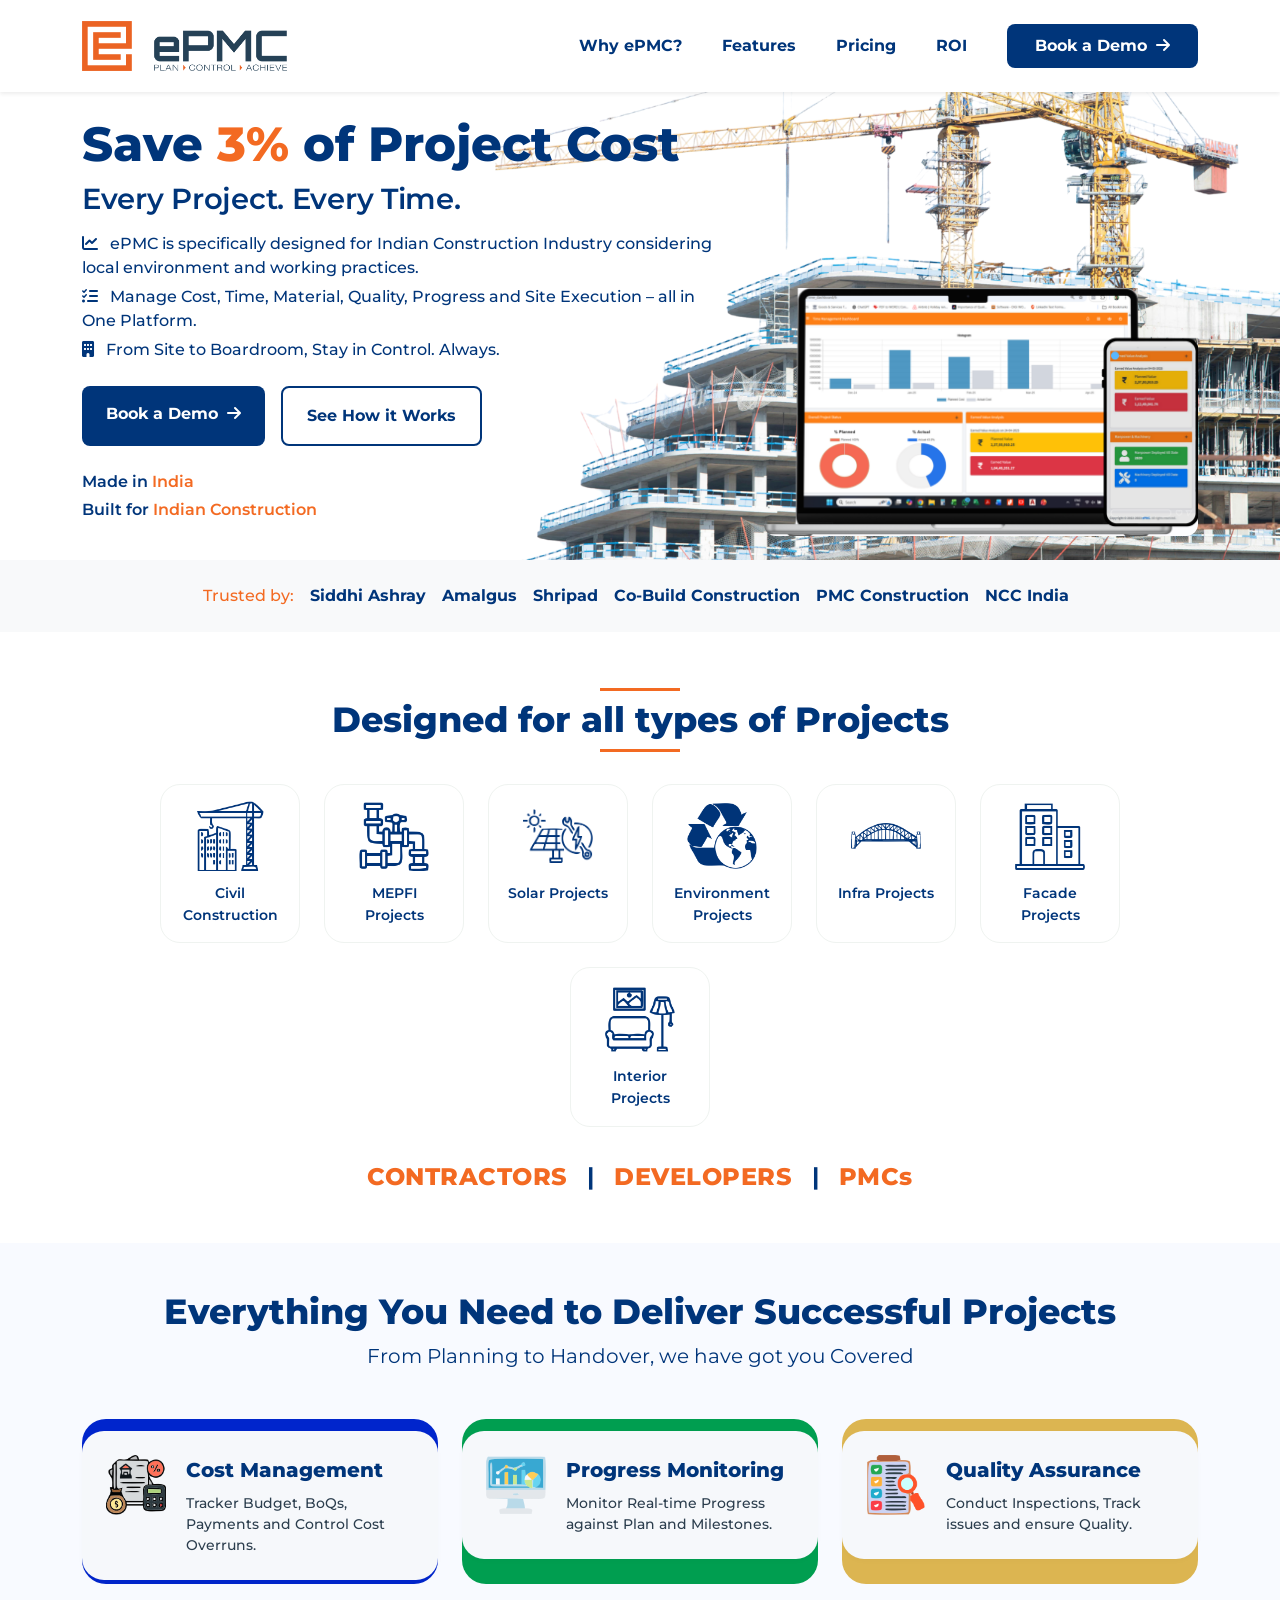
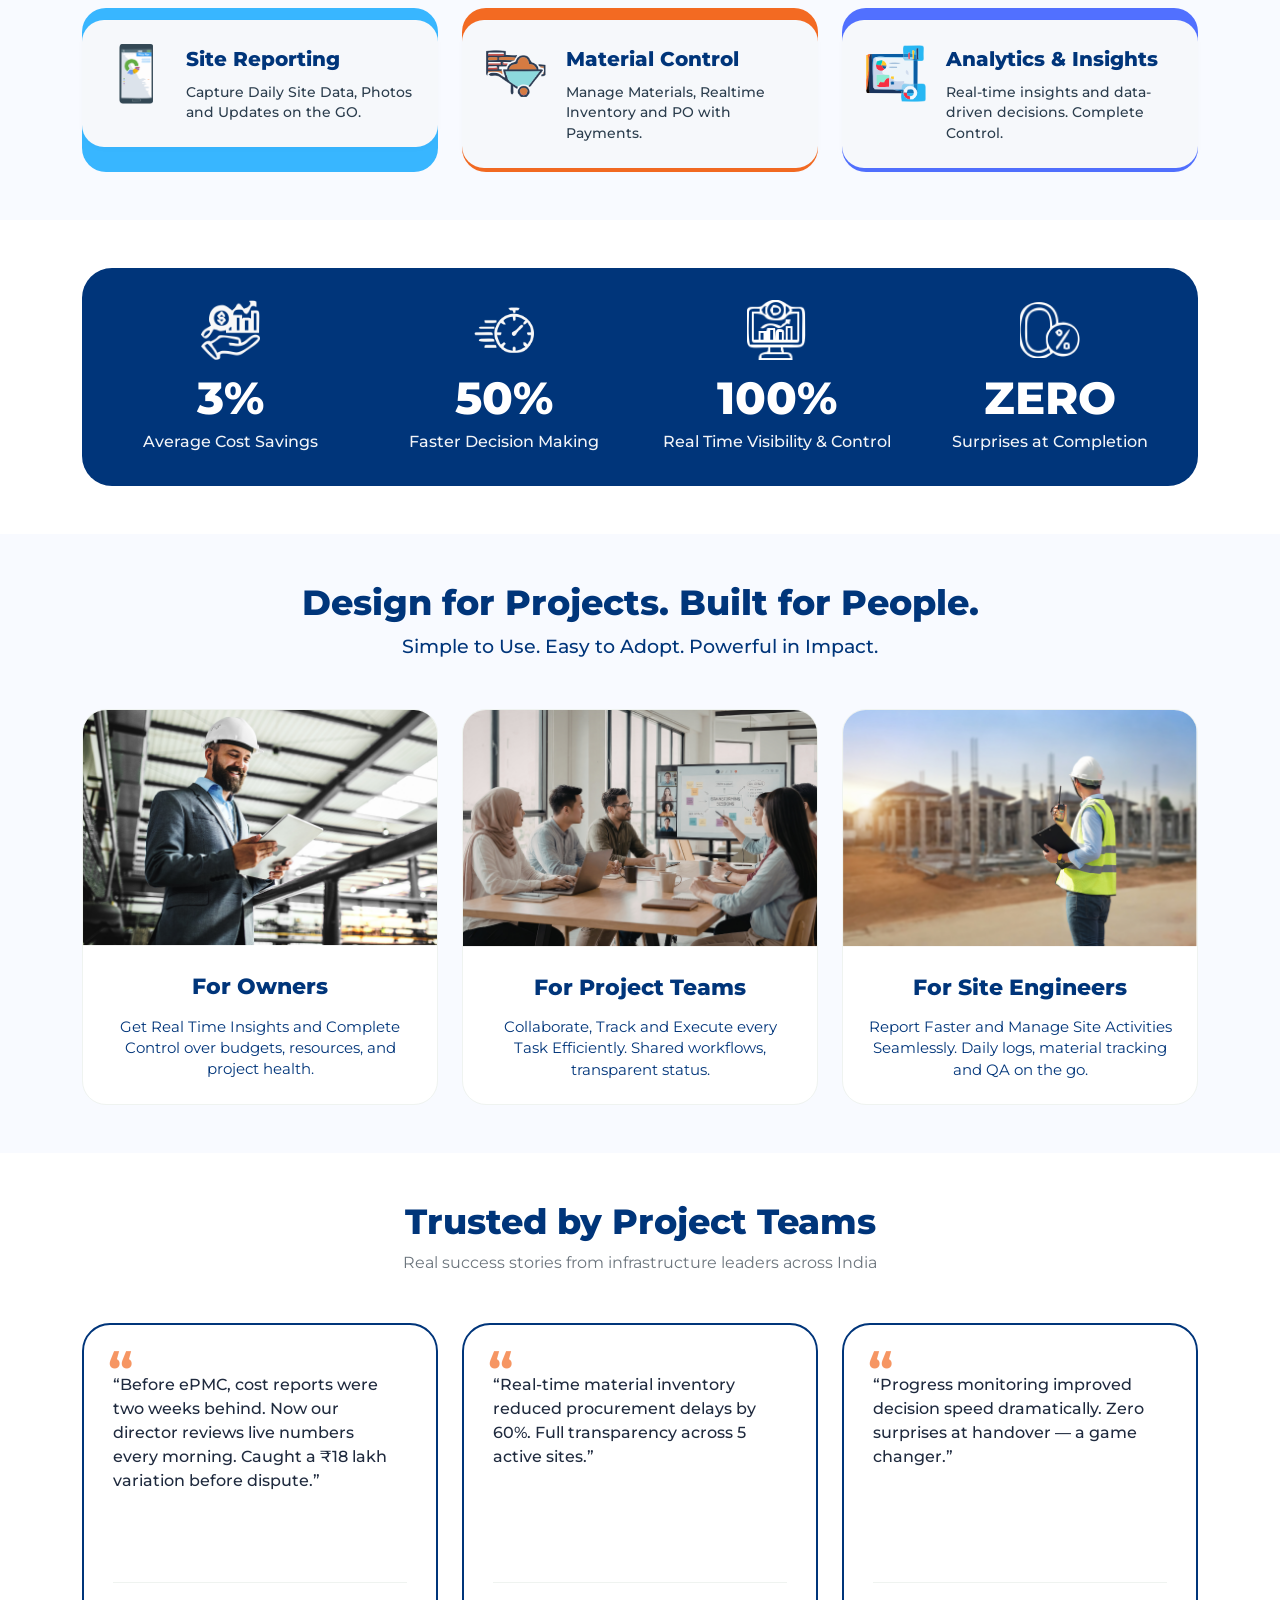
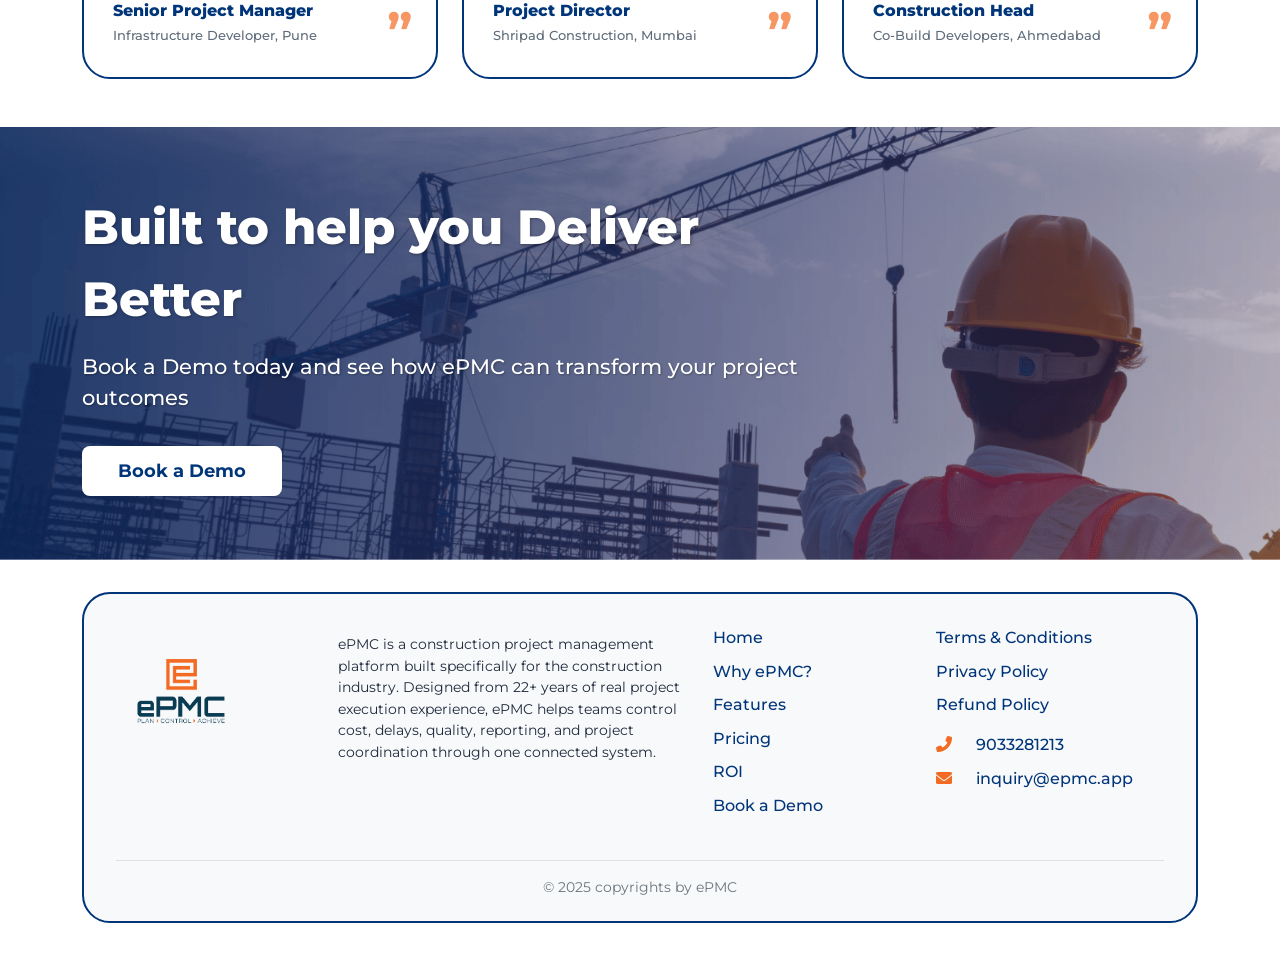
==== commit 43a14b31: "first commit" ====
--- a/index.html
+++ b/index.html
@@ -7,489 +7,8 @@
   <link href="https://cdn.jsdelivr.net/npm/bootstrap@5.3.0-alpha1/dist/css/bootstrap.min.css" rel="stylesheet">
   <link rel="stylesheet" href="https://cdnjs.cloudflare.com/ajax/libs/font-awesome/6.0.0-beta3/css/all.min.css">
   <link href="https://fonts.googleapis.com/css2?family=Montserrat:wght@300;400;500;600;700;800;900&display=swap" rel="stylesheet">
-  <style>
-    /* Brand Colors */
-    :root {
-      --epmc-blue: #00357a;
-      --epmc-orange: #f36a22;
-      --epmc-golden: #dcb551;
-      --epmc-vivid-blue: #0058d7;
-      --epmc-green: #00b050;
-      --epmc-red: #ff0000;
-      --epmc-light-blue: #538dd5;
-      --epmc-bg-soft: #F8FAFF;
-      --epmc-text: #1A2C3C;
-    }
-    * {
-      font-family: 'Montserrat', 'Canva Sans', sans-serif;
-    }
-    body {
-      background: #ffffff;
-      scroll-behavior: smooth;
-      color: var(--epmc-text);
-    }
-    .text-epmc { color: var(--epmc-blue) !important; }
-    .bg-epmc { background-color: var(--epmc-blue) !important; }
-    .text-epmc-orange { color: var(--epmc-orange) !important; }
-    .bg-epmc-orange { background-color: var(--epmc-orange) !important; }
-    .text-epmc-golden { color: var(--epmc-golden) !important; }
-    .bg-epmc-soft { background-color: var(--epmc-bg-soft) !important; }
-    
-    /* Buttons */
-    .btn-epmc {
-      background-color: var(--epmc-blue);
-      color: white;
-      border-radius: 8px;
-      padding: 10px 28px;
-      font-weight: 700;
-      border: none;
-      transition: all 0.2s ease;
-      text-decoration: none;
-      display: inline-block;
-    }
-    .btn-epmc:hover {
-      background-color: #002a5e;
-      transform: translateY(-2px);
-      box-shadow: 0 4px 12px rgba(0,53,122,0.25);
-      color: white;
-    }
-    .btn-epmc-outline {
-      background: transparent;
-      border: 2px solid var(--epmc-blue);
-      color: var(--epmc-blue);
-      border-radius: 8px;
-      padding: 8px 26px;
-      font-weight: 700;
-      transition: all 0.2s ease;
-      text-decoration: none;
-      display: inline-block;
-    }
-    .btn-epmc-outline:hover {
-      background: var(--epmc-blue);
-      color: white;
-    }
-    .btn-epmc-accent {
-      background-color: var(--epmc-orange);
-      color: white;
-      border-radius: 8px;
-      padding: 10px 28px;
-      font-weight: 700;
-      border: none;
-    }
-    .btn-epmc-accent:hover {
-      background-color: #d45a1c;
-      transform: translateY(-2px);
-    }
-    .btn-white-blue {
-      background-color: white;
-      color: var(--epmc-blue);
-      border-radius: 8px;
-      padding: 12px 36px;
-      font-weight: 700;
-      border: none;
-      transition: all 0.2s ease;
-      text-decoration: none;
-      display: inline-block;
-      font-size: 1.1rem;
-    }
-    .btn-white-blue:hover {
-      background-color: #f0f0f0;
-      transform: translateY(-2px);
-      box-shadow: 0 6px 12px rgba(0,0,0,0.1);
-      color: var(--epmc-blue);
-    }
-    /* Feature cards */
-    .feature-card-horizontal {
-      background: white;
-      border-radius: 20px;
-      padding: 1.5rem;
-      transition: all 0.3s ease;
-      border: 2px solid #00357a;
-      height: 100%;
-      display: flex;
-      align-items: flex-start;
-      gap: 1.25rem;
-    }
-    .feature-card-horizontal:hover {
-      transform: translateY(-5px);
-      border-color: var(--epmc-golden);
-      box-shadow: 0 20px 30px -12px rgba(0,0,0,0.1);
-    }
-    .feature-icon-img {
-      width: 60px;
-      height: 60px;
-      object-fit: contain;
-      flex-shrink: 0;
-    }
-    .feature-content {
-      flex: 1;
-    }
-    .feature-title {
-      font-size: 1.25rem;
-      font-weight: 800;
-      color: var(--epmc-blue);
-      margin-bottom: 0.5rem;
-    }
-    .feature-desc {
-      font-size: 0.9rem;
-      color: #5a6e7a;
-      line-height: 1.4;
-    }
-    /* Stats Cards */
-    .stats-card-blue {
-      background-color: var(--epmc-blue);
-      border-radius: 20px;
-      padding: 1.5rem 1rem;
-      text-align: center;
-      height: 100%;
-      transition: transform 0.2s;
-      color: white;
-    }
-    .stats-card-blue:hover {
-      transform: translateY(-5px);
-    }
-    .stats-icon {
-      width: 60px;
-      height: 60px;
-      object-fit: contain;
-      margin-bottom: 1rem;
-    }
-    .stats-number {
-      font-size: 2.5rem;
-      font-weight: 800;
-      line-height: 1.2;
-      margin-bottom: 0.5rem;
-      color: white;
-    }
-    .stats-label {
-      font-size: 1rem;
-      font-weight: 500;
-      opacity: 0.9;
-      color: white;
-    }
-    /* Role Cards */
-    .role-card-new {
-      background: white;
-      border-radius: 24px;
-      padding: 0;
-      overflow: hidden;
-      height: 100%;
-      transition: all 0.3s ease;
-      border: 1px solid #EFF3F0;
-      display: flex;
-      flex-direction: column;
-    }
-    .role-card-new:hover {
-      transform: translateY(-5px);
-      border-color: var(--epmc-golden);
-      box-shadow: 0 15px 25px -10px rgba(0,0,0,0.08);
-    }
-    .role-image-wrapper {
-      width: 100%;
-      overflow: hidden;
-    }
-    .role-img-full {
-      width: 100%;
-      height: auto;
-      min-height: 180px;
-      object-fit: cover;
-      display: block;
-      transition: transform 0.3s ease;
-    }
-    .role-card-new:hover .role-img-full {
-      transform: scale(1.02);
-    }
-    .role-content {
-      padding: 1.5rem;
-      text-align: center;
-    }
-    .role-title {
-      font-size: 1.4rem;
-      font-weight: 800;
-      color: var(--epmc-blue);
-      margin-bottom: 0.75rem;
-    }
-    .role-desc {
-      font-size: 0.95rem;
-      color: var(--epmc-blue);
-      line-height: 1.4;
-    }
-    .testimonial-card {
-      background: #ffffff;
-      border-radius: 32px;
-      padding: 2rem;
-      border: 1px solid #EBEFE8;
-    }
-    .testimonial-card i.fa-quote-left {
-      color: var(--epmc-orange) !important;
-    }
-    .section-title {
-      font-weight: 800;
-      font-size: 2.2rem;
-      color: var(--epmc-blue);
-    }
-    .section-subtitle {
-      font-size: 1.2rem;
-      font-weight: 500;
-      color: var(--epmc-blue);
-    }
-    /* CTA section */
-    .cta-deliver-bg {
-      background-image: url('homepage_images/DelieverBetter.png');
-      background-size: cover;
-      background-position: center;
-      background-repeat: no-repeat;
-      padding: 4rem 0;
-      transition: all 0.3s ease;
-    }
-    .cta-deliver-bg:hover {
-      box-shadow: 0 20px 35px -12px rgba(0,0,0,0.2);
-      transform: scale(1.01);
-    }
-    .cta-title {
-      font-size: 3rem;
-      font-weight: 800;
-      color: white;
-      margin-bottom: 1rem;
-      text-shadow: 1px 1px 3px rgba(0,0,0,0.3);
-    }
-    .cta-subtitle {
-      font-size: 1.3rem;
-      color: white;
-      margin-bottom: 2rem;
-      font-weight: 500;
-      text-shadow: 1px 1px 2px rgba(0,0,0,0.3);
-    }
-    @media (max-width: 768px) {
-      .cta-title { font-size: 2rem; }
-      .cta-subtitle { font-size: 1rem; }
-      .btn-white-blue { padding: 10px 24px; font-size: 1rem; }
-    }
-    /* Navbar */
-    .navbar-brand-custom {
-      display: flex;
-      align-items: center;
-    }
-    .navbar-logo {
-      max-height: 50px;
-      width: auto;
-    }
-    .nav-link-custom {
-      font-weight: 700;
-      color: #00357a !important;
-      text-decoration: none;
-      margin-right: 1.5rem;
-      transition: color 0.2s;
-    }
-    .nav-link-custom:hover {
-      color: #f36a22 !important;
-    }
-    @media (max-width: 768px) {
-      .nav-link-custom {
-        margin-right: 0;
-        margin-bottom: 0.5rem;
-      }
-      .navbar-logo { max-height: 40px; }
-      .feature-card-horizontal { flex-direction: column; align-items: center; text-align: center; }
-      .feature-icon-img { margin-bottom: 0.5rem; }
-      .stats-number { font-size: 2rem; }
-      .role-title { font-size: 1.2rem; }
-    }
-    .border-epmc { border-color: var(--epmc-blue) !important; }
-    .bg-epmc-gradient { background: linear-gradient(105deg, var(--epmc-blue) 0%, #0A3EA0 100%); }
-    .form-control, .form-select {
-      border-radius: 16px;
-      padding: 12px 16px;
-      border: 1px solid #DEE2E6;
-    }
-    .form-control:focus, .form-select:focus {
-      border-color: var(--epmc-orange);
-      box-shadow: 0 0 0 3px rgba(243,106,34,0.2);
-    }
-    .modal-content { border-radius: 32px; border: none; }
-    .features-table th {
-      background-color: var(--epmc-vivid-blue);
-      color: white;
-      font-weight: 700;
-      padding: 15px;
-    }
-    .features-table td { padding: 12px 15px; vertical-align: middle; }
-    .feature-check-yes { color: var(--epmc-green); font-weight: bold; }
-    .feature-check-no { color: var(--epmc-red); }
-    .feature-highlight {
-      background-color: var(--epmc-light-blue);
-      color: white;
-      border-radius: 20px;
-      padding: 4px 12px;
-      display: inline-block;
-      font-size: 0.8rem;
-      font-weight: 600;
-    }
-    /* Hero heading styles */
-    .main-heading-line { font-size: 3rem; font-weight: 800; line-height: 1.2; }
-    .tagline-heading { font-size: 1.8rem; font-weight: 600; letter-spacing: -0.01em; }
-    @media (max-width: 768px) {
-      .main-heading-line { font-size: 2rem; }
-      .tagline-heading { font-size: 1.2rem; }
-    }
-    .hero-bg {
-      background-image: url('homepage_images/01 Building.png');
-      background-size: cover;
-      background-position: center center;
-      background-repeat: no-repeat;
-      position: relative;
-    }
-    .description-paragraph {
-      color: #00357a;
-      font-size: 1rem;
-      line-height: 1.5;
-      font-weight: 500;
-      margin-bottom: 1rem;
-    }
-    .india-line { font-size: 1rem; font-weight: 600; margin-bottom: 0.25rem; }
-    .blue-text { color: #00357a; }
-    .orange-text { color: #f36a22; }
-    .trusted-bg { background-color: #f8f9fa; }
-    .trusted-label { color: #f36a22; font-weight: 500; font-size: 1rem; }
-    .trusted-company { color: #00357a; font-weight: 700; font-size: 1rem; display: inline-block; margin: 0 0.5rem; }
-    .project-icon-item {
-      display: flex;
-      flex-direction: column;
-      align-items: center;
-      text-align: center;
-      background: #fff;
-      border-radius: 20px;
-      padding: 1rem;
-      transition: 0.2s;
-      border: 1px solid #EFF3F0;
-      width: 140px;
-    }
-    .project-icon-item:hover {
-      transform: translateY(-5px);
-      border-color: var(--epmc-orange);
-      box-shadow: 0 10px 20px rgba(0,0,0,0.05);
-    }
-    .project-icon-img { width: 70px; height: 70px; object-fit: contain; margin-bottom: 0.75rem; }
-    .project-icon-label { font-weight: 600; color: var(--epmc-blue); font-size: 0.9rem; }
-    .projects-grid { display: flex; flex-wrap: wrap; justify-content: center; gap: 1.5rem; margin-top: 2rem; margin-bottom: 2rem; }
-    .orange-line { width: 80px; height: 3px; background-color: var(--epmc-orange); margin: 0.5rem auto; }
-    .section-heading-wrapper { text-align: center; }
-    .role-badge-line {
-      font-size: 1.5rem;
-      font-weight: 800;
-      color: var(--epmc-orange);
-      letter-spacing: 0.5px;
-    }
-    .role-badge-line .separator {
-      color: var(--epmc-blue);
-      margin: 0 0.75rem;
-      font-weight: 700;
-    }
-    @media (max-width: 768px) {
-      .role-badge-line { font-size: 1.2rem; }
-      .role-badge-line .separator { margin: 0 0.4rem; }
-    }
-    /* Hero panels layout */
-    .hero-panels {
-      display: flex;
-      flex-wrap: wrap;
-      gap: 2rem;
-      min-height: 420px;
-    }
-    .left-panel {
-      flex: 1.2;
-    }
-    .right-panel {
-      flex: 0.8;
-      display: flex;
-      flex-direction: column;
-      justify-content: flex-end;
-      align-items: center;
-    }
-    .right-panel img {
-      max-width: 100%;
-      height: auto;
-      border-radius: 12px;
-      display: block;
-    }
-    @media (max-width: 768px) {
-      .hero-panels {
-        flex-direction: column;
-        min-height: auto;
-      }
-      .right-panel {
-        justify-content: center;
-        margin-top: 1.5rem;
-      }
-    }
-
-    /* FOOTER STYLES - 5 columns with custom widths */
-    .footer-new {
-      background-color: #f8f9fa;
-      border: 2px solid #00357a;
-      border-radius: 20px;
-      padding: 2rem 1.5rem;
-      margin: 2rem 0;
-    }
-    .footer-logo {
-      max-height: 150px;
-      width: auto;
-      margin-bottom: 1rem;
-      display: block;
-    }
-    .footer-vertical-links a {
-      color: #00357a;
-      text-decoration: none;
-      font-weight: 500;
-      display: block;
-      margin-bottom: 0.5rem;
-    }
-    .footer-vertical-links a:hover {
-      color: #f36a22;
-    }
-    .footer-contact p {
-      margin-bottom: 0.5rem;
-      color: #00357a;
-    }
-    .footer-contact i {
-      width: 25px;
-      color: #00357a;
-    }
-    .footer-map iframe {
-      width: 100%;
-      height: 180px;
-      border: 0;
-      border-radius: 12px;
-    }
-    .footer-copyright {
-      text-align: center;
-      margin-top: 2rem;
-      padding-top: 1rem;
-      border-top: 1px solid #dee2e6;
-      color: #6c757d;
-      font-size: 0.9rem;
-    }
-    /* 5-column layout using flex */
-    .footer-row-5 {
-      display: flex;
-      flex-wrap: wrap;
-      gap: 1rem;
-    }
-    .footer-col {
-      flex: 1;
-      min-width: 160px;
-    }
-    @media (max-width: 992px) {
-      .footer-col {
-        flex: 0 0 calc(33.33% - 1rem);
-      }
-    }
-    @media (max-width: 768px) {
-      .footer-col {
-        flex: 0 0 100%;
-      }
-    }
-  </style>
+  <link rel="stylesheet" href="styles/index.css">
+  
 </head>
 <body>
 
@@ -504,10 +23,10 @@
     </button>
     <div class="collapse navbar-collapse" id="navbarNav">
       <ul class="navbar-nav ms-auto mb-2 mb-lg-0 align-items-center gap-3">
-        <!-- Updated: "Why ePMC?" now links to whyempc.html -->
-       <li class="nav-item"><a class="nav-link-custom" href="whyepmc.html">Why ePMC?</a></li>
-        <li class="nav-item"><a class="nav-link-custom" href="#features">Features</a></li>
-        <li class="nav-item"><a class="nav-link-custom" href="#">Pricing</a></li>
+        <li class="nav-item"><a class="nav-link-custom" href="whyepmc.html">Why ePMC?</a></li>
+        <li class="nav-item"><a class="nav-link-custom" href="Features.html">Features</a></li>
+        <li class="nav-item"><a class="nav-link-custom" href="Pricing.html">Pricing</a></li>
+        <li class="nav-item"><a class="nav-link-custom" href="ROI.html">ROI</a></li>
       </ul>
       <a href="#" class="btn btn-epmc ms-lg-3 mt-2 mt-lg-0" data-bs-toggle="modal" data-bs-target="#demoModal">Book a Demo <i class="fas fa-arrow-right ms-1"></i></a>
     </div>
@@ -590,7 +109,7 @@
   </div>
 </section>
 
-<!-- Features Section -->
+<!-- FEATURES SECTION: LAYERED CARDS -->
 <section class="py-5 bg-epmc-soft" id="features">
   <div class="container">
     <div class="text-center mb-5">
@@ -598,24 +117,102 @@
       <p class="fs-5" style="color: #00357a;">From Planning to Handover, we have got you Covered</p>
     </div>
     <div class="row g-4">
-      <div class="col-md-6 col-lg-4"><div class="feature-card-horizontal"><img src="homepage_images/Cost Management.png" alt="Cost Management" class="feature-icon-img"><div class="feature-content"><div class="feature-title">Cost Management</div><div class="feature-desc">Tracker Budget, BoQs, Payments and Control Cost Overruns.</div></div></div></div>
-      <div class="col-md-6 col-lg-4"><div class="feature-card-horizontal"><img src="homepage_images/Progress Monitoring.png" alt="Progress Monitoring" class="feature-icon-img"><div class="feature-content"><div class="feature-title">Progress Monitoring</div><div class="feature-desc">Monitor Real-time Progress against Plan and Milestones.</div></div></div></div>
-      <div class="col-md-6 col-lg-4"><div class="feature-card-horizontal"><img src="homepage_images/Quality Assurance.png" alt="Quality Assurance" class="feature-icon-img"><div class="feature-content"><div class="feature-title">Quality Assurance</div><div class="feature-desc">Conduct Inspections, Track issues and ensure Quality.</div></div></div></div>
-      <div class="col-md-6 col-lg-4"><div class="feature-card-horizontal"><img src="homepage_images/Site Reporting.png" alt="Site Reporting" class="feature-icon-img"><div class="feature-content"><div class="feature-title">Site Reporting</div><div class="feature-desc">Capture Daily Site Data, Photos and Updates on the GO.</div></div></div></div>
-      <div class="col-md-6 col-lg-4"><div class="feature-card-horizontal"><img src="homepage_images/Material Control.png" alt="Material Control" class="feature-icon-img"><div class="feature-content"><div class="feature-title">Material Control</div><div class="feature-desc">Manage Materials, Realtime Inventory and PO with Payments.</div></div></div></div>
-      <div class="col-md-6 col-lg-4"><div class="feature-card-horizontal"><img src="homepage_images/Analytics & Insights.png" alt="Analytics & Insights" class="feature-icon-img"><div class="feature-content"><div class="feature-title">Analytics & Insights</div><div class="feature-desc">Real-time insights and data-driven decisions. Complete Control.</div></div></div></div>
-    </div>
-  </div>
-</section>
-
-<!-- Stats Section -->
+      <div class="col-md-6 col-lg-4">
+        <div class="feature-card-outer card-bg-1">
+          <div class="feature-card-inner">
+            <img src="homepage_images/Cost Management.png" alt="Cost Management" class="feature-icon-img">
+            <div class="feature-content">
+              <div class="feature-title">Cost Management</div>
+              <div class="feature-desc">Tracker Budget, BoQs, Payments and Control Cost Overruns.</div>
+            </div>
+          </div>
+        </div>
+      </div>
+      <div class="col-md-6 col-lg-4">
+        <div class="feature-card-outer card-bg-2">
+          <div class="feature-card-inner">
+            <img src="homepage_images/Progress Monitoring.png" alt="Progress Monitoring" class="feature-icon-img">
+            <div class="feature-content">
+              <div class="feature-title">Progress Monitoring</div>
+              <div class="feature-desc">Monitor Real-time Progress against Plan and Milestones.</div>
+            </div>
+          </div>
+        </div>
+      </div>
+      <div class="col-md-6 col-lg-4">
+        <div class="feature-card-outer card-bg-3">
+          <div class="feature-card-inner">
+            <img src="homepage_images/Quality Assurance.png" alt="Quality Assurance" class="feature-icon-img">
+            <div class="feature-content">
+              <div class="feature-title">Quality Assurance</div>
+              <div class="feature-desc">Conduct Inspections, Track issues and ensure Quality.</div>
+            </div>
+          </div>
+        </div>
+      </div>
+      <div class="col-md-6 col-lg-4">
+        <div class="feature-card-outer card-bg-4">
+          <div class="feature-card-inner">
+            <img src="homepage_images/Site Reporting.png" alt="Site Reporting" class="feature-icon-img">
+            <div class="feature-content">
+              <div class="feature-title">Site Reporting</div>
+              <div class="feature-desc">Capture Daily Site Data, Photos and Updates on the GO.</div>
+            </div>
+          </div>
+        </div>
+      </div>
+      <div class="col-md-6 col-lg-4">
+        <div class="feature-card-outer card-bg-5">
+          <div class="feature-card-inner">
+            <img src="homepage_images/Material Control.png" alt="Material Control" class="feature-icon-img">
+            <div class="feature-content">
+              <div class="feature-title">Material Control</div>
+              <div class="feature-desc">Manage Materials, Realtime Inventory and PO with Payments.</div>
+            </div>
+          </div>
+        </div>
+      </div>
+      <div class="col-md-6 col-lg-4">
+        <div class="feature-card-outer card-bg-6">
+          <div class="feature-card-inner">
+            <img src="homepage_images/Analytics & Insights.png" alt="Analytics & Insights" class="feature-icon-img">
+            <div class="feature-content">
+              <div class="feature-title">Analytics & Insights</div>
+              <div class="feature-desc">Real-time insights and data-driven decisions. Complete Control.</div>
+            </div>
+          </div>
+        </div>
+      </div>
+    </div>
+  </div>
+</section>
+
+<!-- STATS SECTION: SINGLE BLUE RECTANGLE -->
 <section class="py-5 bg-white">
   <div class="container">
-    <div class="row g-4">
-      <div class="col-md-6 col-lg-3"><div class="stats-card-blue"><img src="homepage_images/3costsavings.png" alt="3% Cost Savings" class="stats-icon"><div class="stats-number">3%</div><div class="stats-label">Average Cost Savings</div></div></div>
-      <div class="col-md-6 col-lg-3"><div class="stats-card-blue"><img src="homepage_images/50fasterdecisionmaking.png" alt="50% Faster Decision Making" class="stats-icon"><div class="stats-number">50%</div><div class="stats-label">Faster Decision Making</div></div></div>
-      <div class="col-md-6 col-lg-3"><div class="stats-card-blue"><img src="homepage_images/100realtimevisibilitycontrol.png" alt="100% Real Time Visibility" class="stats-icon"><div class="stats-number">100%</div><div class="stats-label">Real Time Visibility & Control</div></div></div>
-      <div class="col-md-6 col-lg-3"><div class="stats-card-blue"><img src="homepage_images/zerosurprizeatcomplision.png" alt="Zero Surprises" class="stats-icon"><div class="stats-number">ZERO</div><div class="stats-label">Surprises at Completion</div></div></div>
+    <div class="stats-single-container">
+      <div class="stats-grid">
+        <div class="stat-item">
+          <img src="homepage_images/3costsavings.png" alt="3% Cost Savings" class="stat-icon">
+          <div class="stat-number">3%</div>
+          <div class="stat-label">Average Cost Savings</div>
+        </div>
+        <div class="stat-item">
+          <img src="homepage_images/50fasterdecisionmaking.png" alt="50% Faster Decision Making" class="stat-icon">
+          <div class="stat-number">50%</div>
+          <div class="stat-label">Faster Decision Making</div>
+        </div>
+        <div class="stat-item">
+          <img src="homepage_images/100realtimevisibilitycontrol.png" alt="100% Real Time Visibility" class="stat-icon">
+          <div class="stat-number">100%</div>
+          <div class="stat-label">Real Time Visibility & Control</div>
+        </div>
+        <div class="stat-item">
+          <img src="homepage_images/zerosurprizeatcomplision.png" alt="Zero Surprises" class="stat-icon">
+          <div class="stat-number">ZERO</div>
+          <div class="stat-label">Surprises at Completion</div>
+        </div>
+      </div>
     </div>
   </div>
 </section>
@@ -635,7 +232,7 @@
   </div>
 </section>
 
-<!-- Testimonials -->
+<!-- Testimonials Section (square cards with quotes) -->
 <section class="py-5 bg-white" id="testimonials">
   <div class="container">
     <div class="text-center mb-5">
@@ -643,9 +240,45 @@
       <p class="text-secondary">Real success stories from infrastructure leaders across India</p>
     </div>
     <div class="row g-4">
-      <div class="col-md-4"><div class="testimonial-card"><i class="fas fa-quote-left fa-2x opacity-50 mb-3"></i><p>“Before ePMC, cost reports were two weeks behind. Now our director reviews live numbers every morning. Caught a ₹18 lakh variation before dispute.”</p><div><h6 class="fw-bold mt-2">Senior Project Manager</h6><small>Infrastructure Developer, Pune</small></div></div></div>
-      <div class="col-md-4"><div class="testimonial-card"><i class="fas fa-quote-left fa-2x opacity-50 mb-3"></i><p>“Real-time material inventory reduced procurement delays by 60%. Full transparency across 5 active sites.”</p><div><h6 class="fw-bold mt-2">Project Director</h6><small>Shripad Construction, Mumbai</small></div></div></div>
-      <div class="col-md-4"><div class="testimonial-card"><i class="fas fa-quote-left fa-2x opacity-50 mb-3"></i><p>“Progress monitoring improved decision speed dramatically. Zero surprises at handover — a game changer.”</p><div><h6 class="fw-bold mt-2">Construction Head</h6><small>Co-Build Developers, Ahmedabad</small></div></div></div>
+      <div class="col-md-6 col-lg-4">
+        <div class="testimonial-card-new">
+          <div class="quote-top">“</div>
+          <div class="quote-bottom">”</div>
+          <div class="testimonial-text">
+            “Before ePMC, cost reports were two weeks behind. Now our director reviews live numbers every morning. Caught a ₹18 lakh variation before dispute.”
+          </div>
+          <div class="testimonial-author">
+            <div class="author-name">Senior Project Manager</div>
+            <div class="author-title">Infrastructure Developer, Pune</div>
+          </div>
+        </div>
+      </div>
+      <div class="col-md-6 col-lg-4">
+        <div class="testimonial-card-new">
+          <div class="quote-top">“</div>
+          <div class="quote-bottom">”</div>
+          <div class="testimonial-text">
+            “Real-time material inventory reduced procurement delays by 60%. Full transparency across 5 active sites.”
+          </div>
+          <div class="testimonial-author">
+            <div class="author-name">Project Director</div>
+            <div class="author-title">Shripad Construction, Mumbai</div>
+          </div>
+        </div>
+      </div>
+      <div class="col-md-6 col-lg-4">
+        <div class="testimonial-card-new">
+          <div class="quote-top">“</div>
+          <div class="quote-bottom">”</div>
+          <div class="testimonial-text">
+            “Progress monitoring improved decision speed dramatically. Zero surprises at handover — a game changer.”
+          </div>
+          <div class="testimonial-author">
+            <div class="author-name">Construction Head</div>
+            <div class="author-title">Co-Build Developers, Ahmedabad</div>
+          </div>
+        </div>
+      </div>
     </div>
   </div>
 </section>
@@ -663,51 +296,41 @@
   </div>
 </section>
 
-<!-- FOOTER – 5 COLUMNS with LIVE MAP -->
+<!-- FOOTER: 4 COLUMNS (Logo, Description, Navigation, Policy+Contact) -->
 <div class="container">
   <div class="footer-new">
-    <div class="footer-row-5">
+    <div class="footer-grid">
       <!-- Column 1: Logo -->
-      <div class="footer-col">
+      <div>
         <img src="EPMC-Logo-File-PNG.png" alt="ePMC Logo" class="footer-logo">
       </div>
-      <!-- Column 2: Navigation links (vertical) -->
-      <div class="footer-col">
+      <!-- Column 2: Description text -->
+      <div>
+        <div class="footer-description">
+          ePMC is a construction project management platform built specifically for the construction industry. Designed from 22+ years of real project execution experience, ePMC helps teams control cost, delays, quality, reporting, and project coordination through one connected system.
+        </div>
+      </div>
+      <!-- Column 3: Navigation Links -->
+      <div>
         <div class="footer-vertical-links">
           <a href="#">Home</a>
-          <!-- Updated: "Why ePMC?" now links to whyempc.html -->
-         <a href="whyepmc.html">Why ePMC?</a>
-          <a href="#features">Features</a>
-          <a href="#">Pricing</a>
-          <a href="#">Profit Meter</a>
-          <a href="#">Contact Us</a>
-        </div>
-      </div>
-      <!-- Column 3: Policy links (vertical) -->
-      <div class="footer-col">
+          <a href="whyepmc.html">Why ePMC?</a>
+          <a href="Features.html">Features</a>
+          <a href="Pricing.html">Pricing</a>
+          <a href="roi.html">ROI</a>
+          <a href="#" data-bs-toggle="modal" data-bs-target="#demoModal">Book a Demo</a>
+        </div>
+      </div>
+      <!-- Column 4: Policy Links + Contact Information -->
+      <div>
         <div class="footer-vertical-links">
           <a href="#">Terms & Conditions</a>
           <a href="#">Privacy Policy</a>
           <a href="#">Refund Policy</a>
         </div>
-      </div>
-      <!-- Column 4: Contact info -->
-      <div class="footer-col">
-        <div class="footer-contact">
-          <p><i class="fas fa-phone-alt"></i> 9033281213</p>
-          <p><i class="fas fa-envelope"></i> inquiry@epmc.app</p>
-          <p><i class="fas fa-map-marker-alt"></i> 508/Shubh Universal, Vesu, Surat, Gujarat</p>
-        </div>
-      </div>
-      <!-- Column 5: Live Google Map -->
-      <div class="footer-col">
-        <div class="footer-map">
-          <iframe 
-            src="https://www.google.com/maps/embed?pb=!1m18!1m12!1m3!1d3719.123456789!2d72.831!3d21.170!2m3!1f0!2f0!3f0!3m2!1i1024!2i768!4f13.1!3m3!1m2!1s0x3be04e8e7a0b4f9d%3A0x8b7c1a2e3f4d5e6f!2s508%2C%20Shubh%20Universal%2C%20Vesu%2C%20Surat%2C%20Gujarat%20395007!5e0!3m2!1sen!2sin!4v1700000000000!5m2!1sen!2sin" 
-            allowfullscreen="" 
-            loading="lazy" 
-            referrerpolicy="no-referrer-when-downgrade">
-          </iframe>
+        <div class="footer-contact-info mt-3">
+          <p><i class="fas fa-phone-alt me-2"></i> 9033281213</p>
+          <p><i class="fas fa-envelope me-2"></i> inquiry@epmc.app</p>
         </div>
       </div>
     </div>
--- a/styles/index.css
+++ b/styles/index.css
@@ -0,0 +1,623 @@
+
+    /* Brand Colors */
+    :root {
+      --epmc-blue: #00357a;
+      --epmc-orange: #f36a22;
+      --epmc-golden: #dcb551;
+      --epmc-vivid-blue: #0058d7;
+      --epmc-green: #00b050;
+      --epmc-red: #ff0000;
+      --epmc-light-blue: #538dd5;
+      --epmc-bg-soft: #F8FAFF;
+      --epmc-text: #1A2C3C;
+    }
+    * {
+      font-family: 'Montserrat', 'Canva Sans', sans-serif;
+    }
+    body {
+      background: #ffffff;
+      scroll-behavior: smooth;
+      color: var(--epmc-text);
+    }
+    .text-epmc { color: var(--epmc-blue) !important; }
+    .bg-epmc { background-color: var(--epmc-blue) !important; }
+    .text-epmc-orange { color: var(--epmc-orange) !important; }
+    .bg-epmc-orange { background-color: var(--epmc-orange) !important; }
+    .text-epmc-golden { color: var(--epmc-golden) !important; }
+    .bg-epmc-soft { background-color: var(--epmc-bg-soft) !important; }
+    
+    /* Buttons */
+    .btn-epmc {
+      background-color: var(--epmc-blue);
+      color: white;
+      border-radius: 8px;
+      padding: 10px 28px;
+      font-weight: 700;
+      border: none;
+      transition: all 0.2s ease;
+      text-decoration: none;
+      display: inline-block;
+    }
+    .btn-epmc:hover {
+      background-color: #002a5e;
+      transform: translateY(-2px);
+      box-shadow: 0 4px 12px rgba(0,53,122,0.25);
+      color: white;
+    }
+    .btn-epmc-outline {
+      background: transparent;
+      border: 2px solid var(--epmc-blue);
+      color: var(--epmc-blue);
+      border-radius: 8px;
+      padding: 8px 26px;
+      font-weight: 700;
+      transition: all 0.2s ease;
+      text-decoration: none;
+      display: inline-block;
+    }
+    .btn-epmc-outline:hover {
+      background: var(--epmc-blue);
+      color: white;
+    }
+    .btn-epmc-accent {
+      background-color: var(--epmc-orange);
+      color: white;
+      border-radius: 8px;
+      padding: 10px 28px;
+      font-weight: 700;
+      border: none;
+    }
+    .btn-epmc-accent:hover {
+      background-color: #d45a1c;
+      transform: translateY(-2px);
+    }
+    .btn-white-blue {
+      background-color: white;
+      color: var(--epmc-blue);
+      border-radius: 8px;
+      padding: 12px 36px;
+      font-weight: 700;
+      border: none;
+      transition: all 0.2s ease;
+      text-decoration: none;
+      display: inline-block;
+      font-size: 1.1rem;
+    }
+    .btn-white-blue:hover {
+      background-color: #f0f0f0;
+      transform: translateY(-2px);
+      box-shadow: 0 6px 12px rgba(0,0,0,0.1);
+      color: var(--epmc-blue);
+    }
+    
+    /* ----- LAYERED FEATURE CARDS ----- */
+    .feature-card-outer {
+      border-radius: 24px;
+      transition: all 0.3s ease;
+      height: 100%;
+      margin-bottom: 16px;
+      overflow: visible;
+    }
+    .feature-card-inner {
+      background-color: #F6F8FB;
+      border-radius: 22px;
+      transform: translateY(12px);
+      padding: 1.5rem;
+      display: flex;
+      align-items: flex-start;
+      gap: 1.25rem;
+      height: auto;
+      width: 100%;
+      transition: all 0.25s ease;
+      box-shadow: 0 2px 6px rgba(0,0,0,0.02);
+    }
+    .feature-card-outer:hover {
+      transform: translateY(-4px);
+    }
+    .feature-card-outer:hover .feature-card-inner {
+      background-color: #ffffff;
+      box-shadow: 0 12px 22px -10px rgba(0,0,0,0.08);
+    }
+    .card-bg-1 { background-color: #0025cc; }
+    .card-bg-2 { background-color: #009e50; }
+    .card-bg-3 { background-color: #dcb551; }
+    .card-bg-4 { background-color: #38b6ff; }
+    .card-bg-5 { background-color: #f36a22; }
+    .card-bg-6 { background-color: #5170ff; }
+    
+    .feature-icon-img {
+      width: 60px;
+      height: 60px;
+      object-fit: contain;
+      flex-shrink: 0;
+    }
+    .feature-content {
+      flex: 1;
+    }
+    .feature-title {
+      font-size: 1.25rem;
+      font-weight: 800;
+      color: var(--epmc-blue);
+      margin-bottom: 0.5rem;
+    }
+    .feature-desc {
+      font-size: 0.9rem;
+      color: #2c3e4e;
+      line-height: 1.45;
+      font-weight: 500;
+    }
+    @media (max-width: 768px) {
+      .feature-card-inner {
+        flex-direction: column;
+        align-items: center;
+        text-align: center;
+        padding: 1.25rem;
+      }
+      .feature-icon-img {
+        margin-bottom: 0.5rem;
+      }
+      .feature-title {
+        font-size: 1.1rem;
+      }
+      .feature-desc {
+        font-size: 0.85rem;
+      }
+    }
+    
+    /* SINGLE STATS BLUE RECTANGLE */
+    .stats-single-container {
+      background-color: var(--epmc-blue);
+      border-radius: 30px;
+      padding: 2rem 1.5rem;
+      transition: transform 0.2s ease, box-shadow 0.2s;
+    }
+    .stats-single-container:hover {
+      transform: translateY(-5px);
+      box-shadow: 0 20px 30px -12px rgba(0,53,122,0.25);
+    }
+    .stats-grid {
+      display: flex;
+      flex-wrap: wrap;
+      justify-content: space-around;
+      align-items: center;
+      gap: 1.5rem;
+    }
+    .stat-item {
+      flex: 1;
+      min-width: 180px;
+      text-align: center;
+      color: white;
+    }
+    .stat-icon {
+      width: 60px;
+      height: 60px;
+      object-fit: contain;
+      margin-bottom: 0.75rem;
+    }
+    .stat-number {
+      font-size: 2.8rem;
+      font-weight: 800;
+      line-height: 1.2;
+      margin-bottom: 0.25rem;
+      color: white;
+    }
+    .stat-label {
+      font-size: 1rem;
+      font-weight: 500;
+      opacity: 0.95;
+      color: white;
+    }
+    @media (max-width: 768px) {
+      .stats-grid {
+        flex-direction: column;
+        gap: 2rem;
+      }
+      .stat-number {
+        font-size: 2.2rem;
+      }
+      .stat-item {
+        min-width: auto;
+      }
+    }
+    
+    /* Role Cards */
+    .role-card-new {
+      background: white;
+      border-radius: 24px;
+      padding: 0;
+      overflow: hidden;
+      height: 100%;
+      transition: all 0.3s ease;
+      border: 1px solid #EFF3F0;
+      display: flex;
+      flex-direction: column;
+    }
+    .role-card-new:hover {
+      transform: translateY(-5px);
+      border-color: var(--epmc-golden);
+      box-shadow: 0 15px 25px -10px rgba(0,0,0,0.08);
+    }
+    .role-image-wrapper {
+      width: 100%;
+      overflow: hidden;
+    }
+    .role-img-full {
+      width: 100%;
+      height: auto;
+      min-height: 180px;
+      object-fit: cover;
+      display: block;
+      transition: transform 0.3s ease;
+    }
+    .role-card-new:hover .role-img-full {
+      transform: scale(1.02);
+    }
+    .role-content {
+      padding: 1.5rem;
+      text-align: center;
+    }
+    .role-title {
+      font-size: 1.4rem;
+      font-weight: 800;
+      color: var(--epmc-blue);
+      margin-bottom: 0.75rem;
+    }
+    .role-desc {
+      font-size: 0.95rem;
+      color: var(--epmc-blue);
+      line-height: 1.4;
+    }
+    
+    /* NEW TESTIMONIAL CARDS: fixed square, border, quotes top-left & bottom-right */
+    .testimonial-card-new {
+      position: relative;
+      background: #ffffff;
+      border: 2px solid var(--epmc-blue);
+      border-radius: 28px;
+      padding: 2rem 1.8rem 2rem 1.8rem;
+      height: 100%;
+      display: flex;
+      flex-direction: column;
+      transition: all 0.25s ease;
+      aspect-ratio: 1 / 1;
+    }
+    .testimonial-card-new:hover {
+      transform: translateY(-6px);
+      box-shadow: 0 20px 30px -12px rgba(0,53,122,0.15);
+      border-color: var(--epmc-orange);
+    }
+    .testimonial-card-new .quote-top {
+      position: absolute;
+      top: 20px;
+      left: 24px;
+      font-size: 3.2rem;
+      font-weight: 700;
+      color: var(--epmc-orange);
+      opacity: 0.7;
+      font-family: 'Montserrat', serif;
+      line-height: 1;
+    }
+    .testimonial-card-new .quote-bottom {
+      position: absolute;
+      bottom: 20px;
+      right: 24px;
+      font-size: 3.2rem;
+      font-weight: 700;
+      color: var(--epmc-orange);
+      opacity: 0.7;
+      font-family: 'Montserrat', serif;
+      line-height: 1;
+    }
+    .testimonial-text {
+      flex: 1;
+      font-size: 1rem;
+      line-height: 1.5;
+      color: #1F2A3E;
+      font-weight: 500;
+      margin-top: 1rem;
+      margin-bottom: 1rem;
+      padding-right: 0.5rem;
+      overflow-y: auto;
+      z-index: 2;
+      position: relative;
+    }
+    .testimonial-author {
+      margin-top: auto;
+      padding-top: 1rem;
+      border-top: 1px solid #EFF3F0;
+      z-index: 2;
+      position: relative;
+    }
+    .author-name {
+      font-weight: 800;
+      color: var(--epmc-blue);
+      margin-bottom: 0.2rem;
+      font-size: 1rem;
+    }
+    .author-title {
+      font-size: 0.8rem;
+      color: #5f6c7a;
+      font-weight: 500;
+    }
+    @media (max-width: 992px) {
+      .testimonial-card-new {
+        aspect-ratio: auto;
+        min-height: 380px;
+      }
+      .quote-top, .quote-bottom {
+        font-size: 2.5rem;
+      }
+      .testimonial-text {
+        font-size: 0.9rem;
+      }
+    }
+    @media (max-width: 768px) {
+      .testimonial-card-new {
+        padding: 1.5rem;
+        min-height: 360px;
+      }
+      .quote-top {
+        top: 12px;
+        left: 16px;
+        font-size: 2rem;
+      }
+      .quote-bottom {
+        bottom: 12px;
+        right: 16px;
+        font-size: 2rem;
+      }
+      .testimonial-text {
+        font-size: 0.85rem;
+        margin-top: 0.5rem;
+      }
+    }
+    
+    .section-title {
+      font-weight: 800;
+      font-size: 2.2rem;
+      color: var(--epmc-blue);
+    }
+    .section-subtitle {
+      font-size: 1.2rem;
+      font-weight: 500;
+      color: var(--epmc-blue);
+    }
+    /* CTA section */
+    .cta-deliver-bg {
+      background-image: url('/homepage_images/DelieverBetter.png');
+      background-size: cover;
+      background-position: center;
+      background-repeat: no-repeat;
+      padding: 4rem 0;
+      transition: all 0.3s ease;
+    }
+    .cta-deliver-bg:hover {
+      box-shadow: 0 20px 35px -12px rgba(0,0,0,0.2);
+      transform: scale(1.01);
+    }
+    .cta-title {
+      font-size: 3rem;
+      font-weight: 800;
+      color: white;
+      margin-bottom: 1rem;
+      text-shadow: 1px 1px 3px rgba(0,0,0,0.3);
+    }
+    .cta-subtitle {
+      font-size: 1.3rem;
+      color: white;
+      margin-bottom: 2rem;
+      font-weight: 500;
+      text-shadow: 1px 1px 2px rgba(0,0,0,0.3);
+    }
+    @media (max-width: 768px) {
+      .cta-title { font-size: 2rem; }
+      .cta-subtitle { font-size: 1rem; }
+      .btn-white-blue { padding: 10px 24px; font-size: 1rem; }
+      .role-title { font-size: 1.2rem; }
+    }
+    /* Navbar */
+    .navbar-brand-custom {
+      display: flex;
+      align-items: center;
+    }
+    .navbar-logo {
+      max-height: 50px;
+      width: auto;
+    }
+    .nav-link-custom {
+      font-weight: 700;
+      color: #00357a !important;
+      text-decoration: none;
+      margin-right: 1.5rem;
+      transition: color 0.2s;
+    }
+    .nav-link-custom:hover {
+      color: #f36a22 !important;
+    }
+    @media (max-width: 768px) {
+      .nav-link-custom {
+        margin-right: 0;
+        margin-bottom: 0.5rem;
+      }
+      .navbar-logo { max-height: 40px; }
+    }
+    .border-epmc { border-color: var(--epmc-blue) !important; }
+    .bg-epmc-gradient { background: linear-gradient(105deg, var(--epmc-blue) 0%, #0A3EA0 100%); }
+    .form-control, .form-select {
+      border-radius: 16px;
+      padding: 12px 16px;
+      border: 1px solid #DEE2E6;
+    }
+    .form-control:focus, .form-select:focus {
+      border-color: var(--epmc-orange);
+      box-shadow: 0 0 0 3px rgba(243,106,34,0.2);
+    }
+    .modal-content { border-radius: 32px; border: none; }
+    /* Hero heading styles */
+    .main-heading-line { font-size: 3rem; font-weight: 800; line-height: 1.2; }
+    .tagline-heading { font-size: 1.8rem; font-weight: 600; letter-spacing: -0.01em; }
+    @media (max-width: 768px) {
+      .main-heading-line { font-size: 2rem; }
+      .tagline-heading { font-size: 1.2rem; }
+    }
+    .hero-bg {
+      background-image: url('/homepage_images/01 Building.png');
+      background-size: cover;
+      background-position: center center;
+      background-repeat: no-repeat;
+      position: relative;
+    }
+    .description-paragraph {
+      color: #00357a;
+      font-size: 1rem;
+      line-height: 1.5;
+      font-weight: 500;
+      margin-bottom: 1rem;
+    }
+    .india-line { font-size: 1rem; font-weight: 600; margin-bottom: 0.25rem; }
+    .blue-text { color: #00357a; }
+    .orange-text { color: #f36a22; }
+    .trusted-bg { background-color: #f8f9fa; }
+    .trusted-label { color: #f36a22; font-weight: 500; font-size: 1rem; }
+    .trusted-company { color: #00357a; font-weight: 700; font-size: 1rem; display: inline-block; margin: 0 0.5rem; }
+    .project-icon-item {
+      display: flex;
+      flex-direction: column;
+      align-items: center;
+      text-align: center;
+      background: #fff;
+      border-radius: 20px;
+      padding: 1rem;
+      transition: 0.2s;
+      border: 1px solid #EFF3F0;
+      width: 140px;
+    }
+    .project-icon-item:hover {
+      transform: translateY(-5px);
+      border-color: var(--epmc-orange);
+      box-shadow: 0 10px 20px rgba(0,0,0,0.05);
+    }
+    .project-icon-img { width: 70px; height: 70px; object-fit: contain; margin-bottom: 0.75rem; }
+    .project-icon-label { font-weight: 600; color: var(--epmc-blue); font-size: 0.9rem; }
+    .projects-grid { display: flex; flex-wrap: wrap; justify-content: center; gap: 1.5rem; margin-top: 2rem; margin-bottom: 2rem; }
+    .orange-line { width: 80px; height: 3px; background-color: var(--epmc-orange); margin: 0.5rem auto; }
+    .section-heading-wrapper { text-align: center; }
+    .role-badge-line {
+      font-size: 1.5rem;
+      font-weight: 800;
+      color: var(--epmc-orange);
+      letter-spacing: 0.5px;
+    }
+    .role-badge-line .separator {
+      color: var(--epmc-blue);
+      margin: 0 0.75rem;
+      font-weight: 700;
+    }
+    @media (max-width: 768px) {
+      .role-badge-line { font-size: 1.2rem; }
+      .role-badge-line .separator { margin: 0 0.4rem; }
+    }
+    /* Hero panels layout */
+    .hero-panels {
+      display: flex;
+      flex-wrap: wrap;
+      gap: 2rem;
+      min-height: 420px;
+    }
+    .left-panel {
+      flex: 1.2;
+    }
+    .right-panel {
+      flex: 0.8;
+      display: flex;
+      flex-direction: column;
+      justify-content: flex-end;
+      align-items: center;
+    }
+    .right-panel img {
+      max-width: 100%;
+      height: auto;
+      border-radius: 12px;
+      display: block;
+    }
+    @media (max-width: 768px) {
+      .hero-panels {
+        flex-direction: column;
+        min-height: auto;
+      }
+      .right-panel {
+        justify-content: center;
+        margin-top: 1.5rem;
+      }
+    }
+
+    /* FOOTER STYLES - 4 COLUMNS (updated) */
+    .footer-new {
+      background-color: #f8f9fa;
+      border: 2px solid #00357a;
+      border-radius: 28px;
+      padding: 2rem 2rem 1.5rem;
+      margin: 2rem 0;
+    }
+    .footer-logo {
+      max-height: 130px;
+      width: auto;
+      margin-bottom: 1rem;
+      display: block;
+    }
+    .footer-description {
+      font-size: 0.9rem;
+      line-height: 1.5;
+      color: #1f2a3e;
+      margin-top: 0.5rem;
+    }
+    .footer-vertical-links a {
+      color: #00357a;
+      text-decoration: none;
+      font-weight: 500;
+      display: block;
+      margin-bottom: 0.6rem;
+      transition: color 0.2s;
+    }
+    .footer-vertical-links a:hover {
+      color: #f36a22;
+    }
+    .footer-contact-info p {
+      margin-bottom: 0.6rem;
+      color: #00357a;
+      font-weight: 500;
+    }
+    .footer-contact-info i {
+      width: 28px;
+      color: #f36a22;
+    }
+    .footer-copyright {
+      text-align: center;
+      margin-top: 2rem;
+      padding-top: 1rem;
+      border-top: 1px solid #dee2e6;
+      color: #6c757d;
+      font-size: 0.85rem;
+    }
+    /* 4-column responsive grid */
+    .footer-grid {
+      display: grid;
+      grid-template-columns: 1fr 1.8fr 1fr 1.2fr;
+      gap: 2rem;
+    }
+    @media (max-width: 992px) {
+      .footer-grid {
+        grid-template-columns: repeat(2, 1fr);
+        gap: 2rem;
+      }
+    }
+    @media (max-width: 768px) {
+      .footer-grid {
+        grid-template-columns: 1fr;
+        gap: 1.8rem;
+      }
+      .footer-new {
+        padding: 1.5rem;
+      }
+    }
+ 
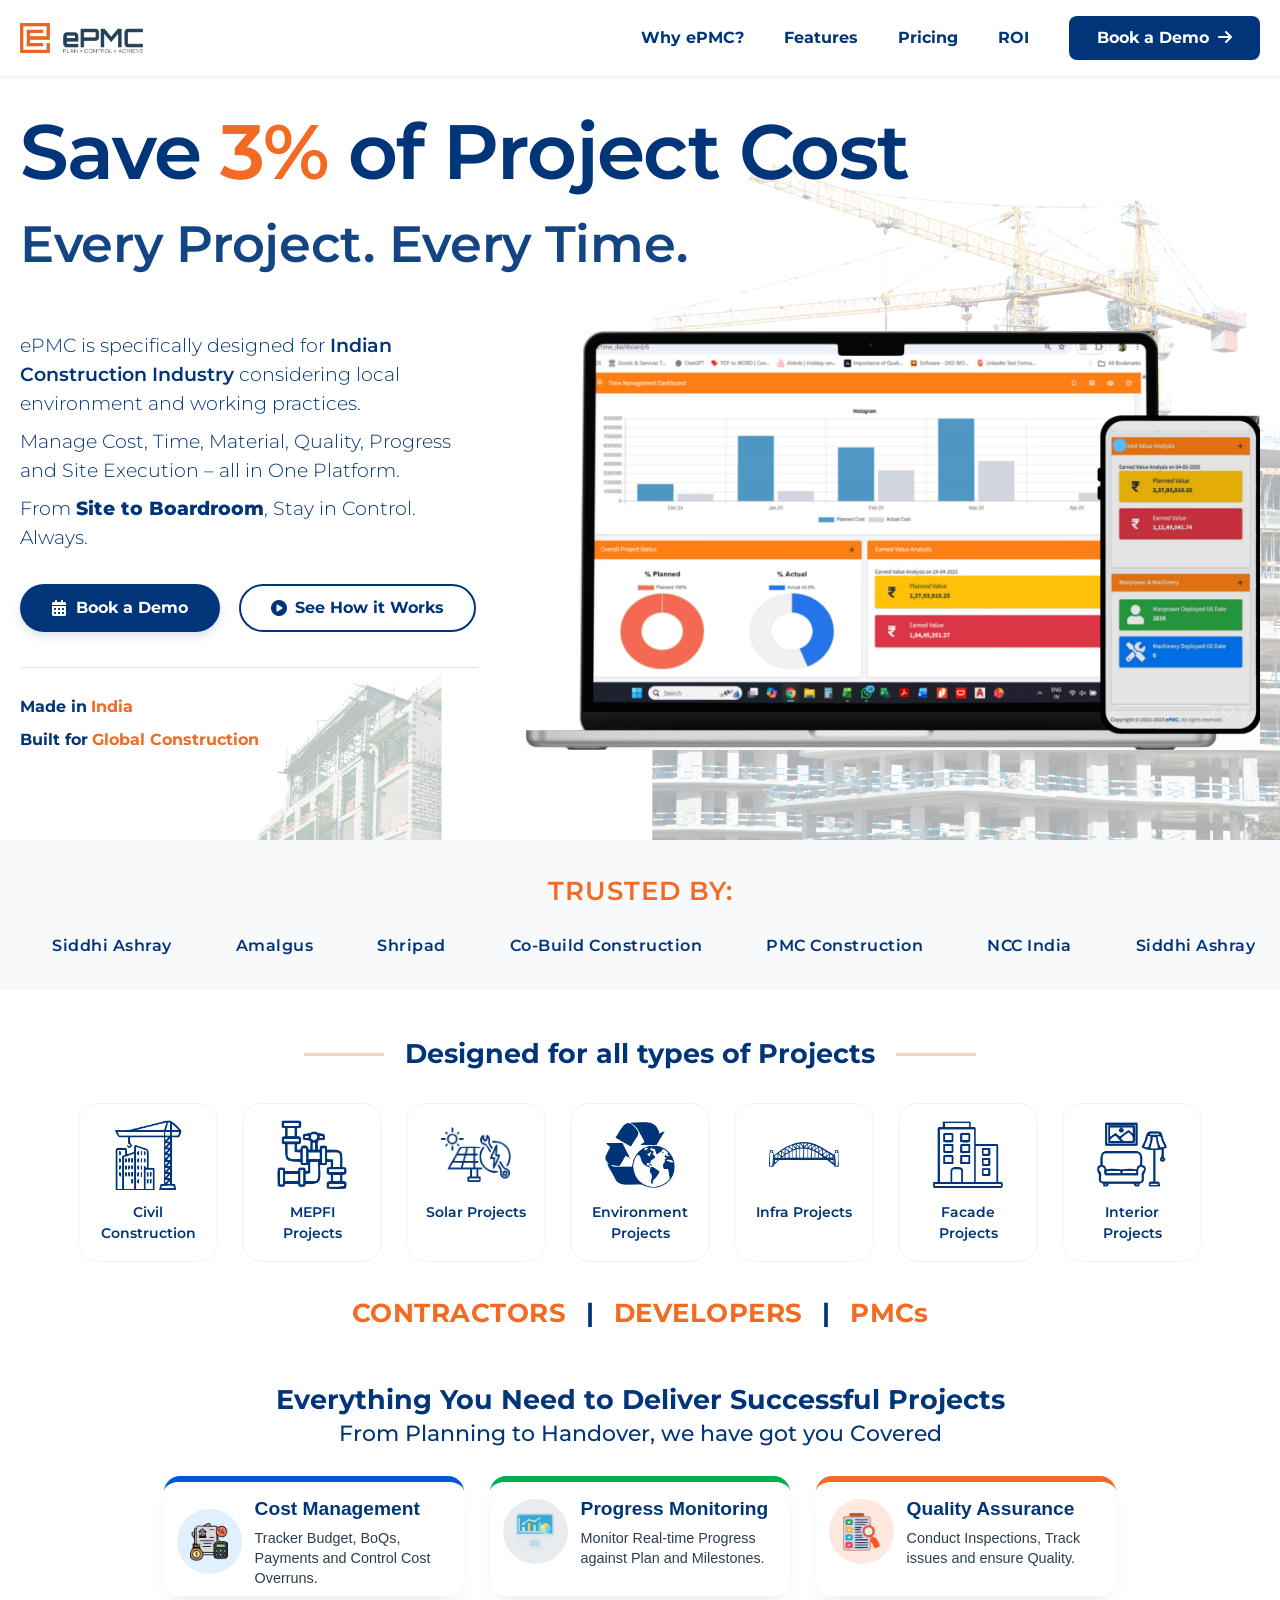
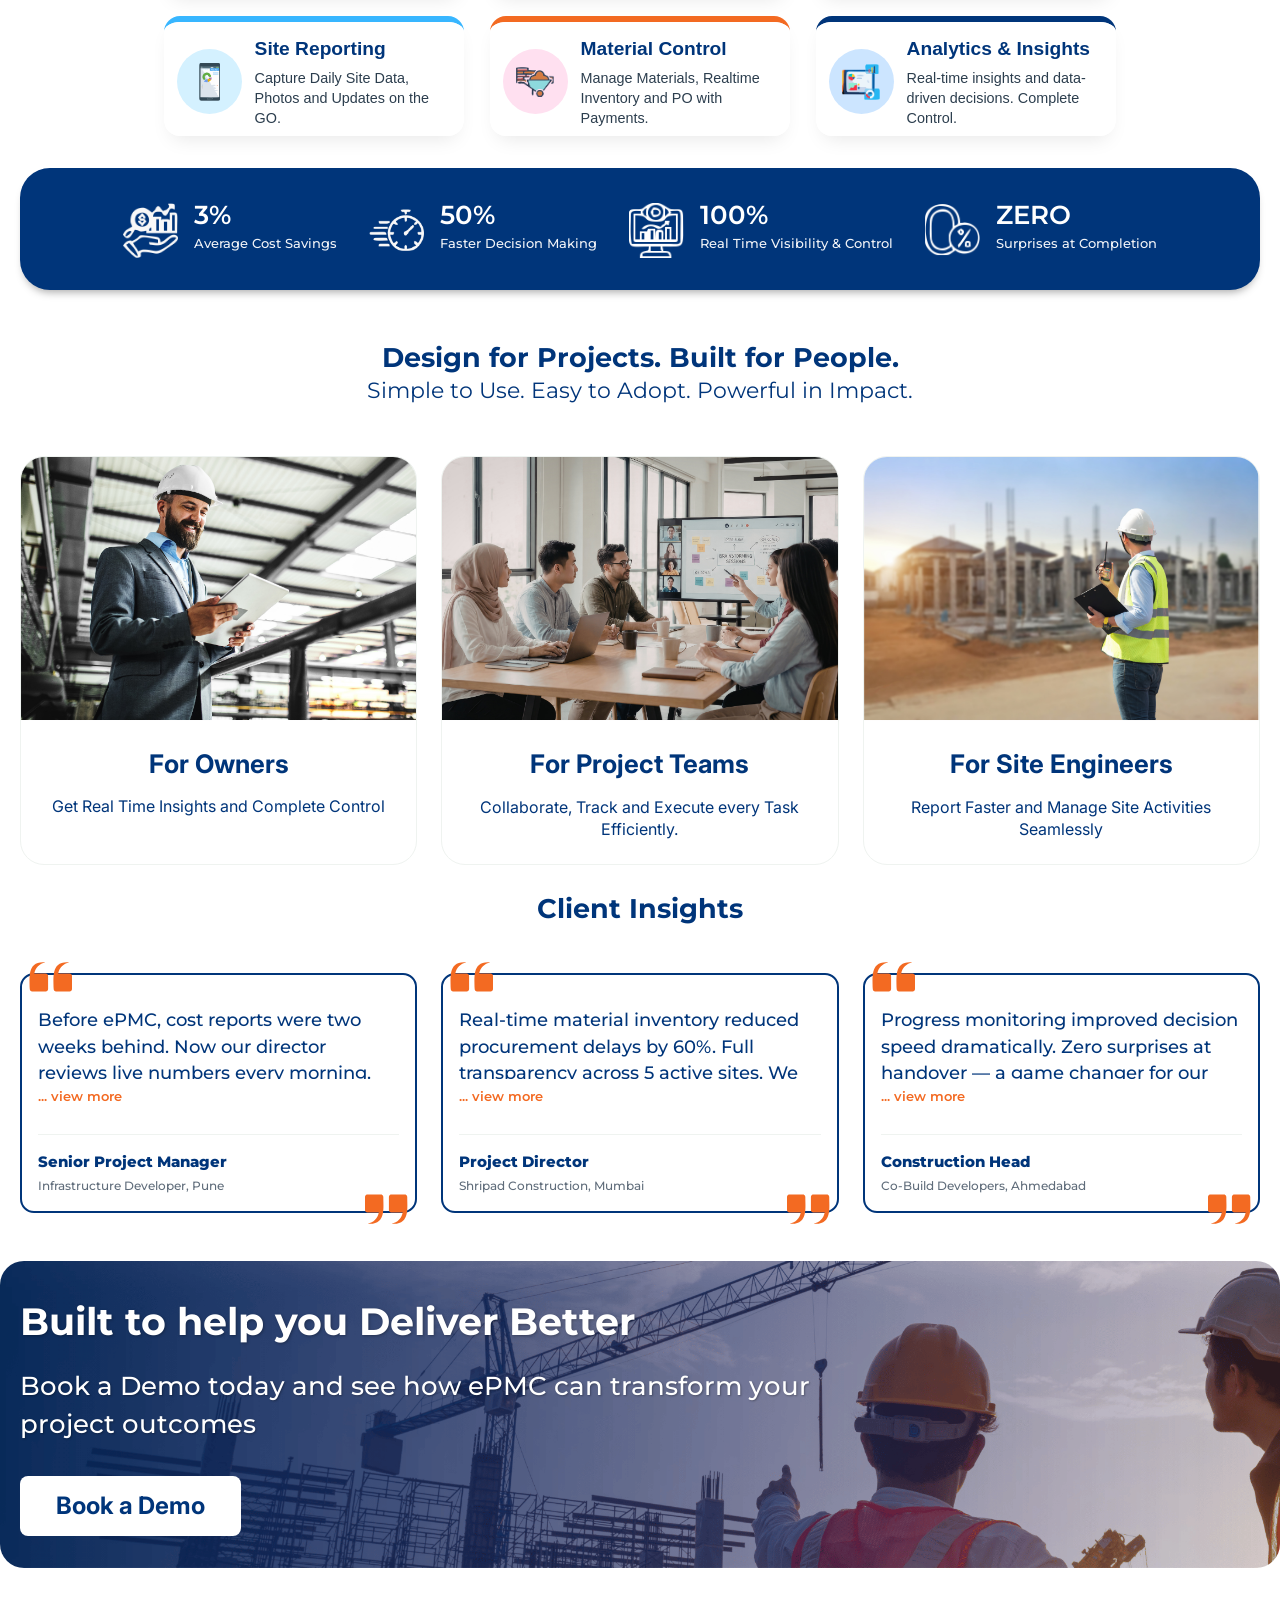
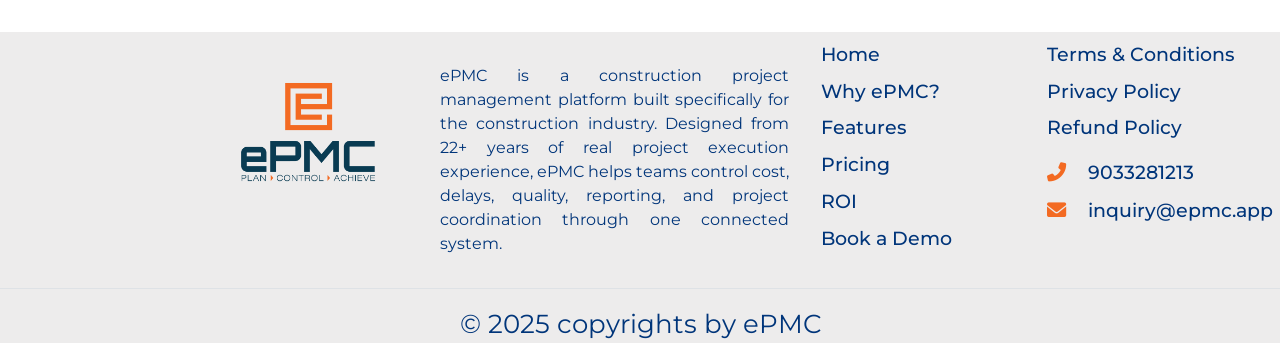
==== commit 6b930d5c: "css updates" ====
--- a/index.html
+++ b/index.html
@@ -1,373 +1,1223 @@
 <!DOCTYPE html>
 <html lang="en">
 <head>
-  <meta charset="UTF-8">
-  <meta name="viewport" content="width=device-width, initial-scale=1.0, user-scalable=yes">
-  <title>ePMC | Construction Project Management | Lead Generation</title>
-  <link href="https://cdn.jsdelivr.net/npm/bootstrap@5.3.0-alpha1/dist/css/bootstrap.min.css" rel="stylesheet">
-  <link rel="stylesheet" href="https://cdnjs.cloudflare.com/ajax/libs/font-awesome/6.0.0-beta3/css/all.min.css">
-  <link href="https://fonts.googleapis.com/css2?family=Montserrat:wght@300;400;500;600;700;800;900&display=swap" rel="stylesheet">
-  <link rel="stylesheet" href="styles/index.css">
-  
+    <meta charset="UTF-8">
+    <meta name="viewport" content="width=device-width, initial-scale=1.0, viewport-fit=cover">
+    <title>ePMC | Construction Project Management</title>
+    <!-- Google Fonts + Font Awesome + Bootstrap 5 -->
+    <link href="https://fonts.googleapis.com/css2?family=Montserrat:wght@400;500;600;700;800;900&display=swap" rel="stylesheet">
+    <link href="https://fonts.googleapis.com/css2?family=Inter:opsz,wght@14..32,400;14..32,500;14..32,600;14..32,700;14..32,800&display=swap" rel="stylesheet">
+    <link rel="stylesheet" href="https://cdnjs.cloudflare.com/ajax/libs/font-awesome/6.0.0-beta3/css/all.min.css">
+    <link href="https://cdn.jsdelivr.net/npm/bootstrap@5.3.0-alpha1/dist/css/bootstrap.min.css" rel="stylesheet">
+    <style>
+        /* ========== GLOBAL STYLES ========== */
+        * {
+            margin: 0;
+            padding: 0;
+            box-sizing: border-box;
+        }
+        :root {
+            --epmc-blue: #00357a;
+            --epmc-orange: #f36a22;
+            --epmc-golden: #dcb551;
+            --epmc-vivid-blue: #0058d7;
+            --epmc-green: #00b050;
+            --epmc-red: #ff0000;
+            --epmc-light-blue: #538dd5;
+            --epmc-bg-soft: #F8FAFF;
+            --epmc-text: #1A2C3C;
+        }
+        * {
+            font-family: 'Montserrat', 'Canva Sans', sans-serif;
+        }
+        body {
+            background: #ffffff;
+            scroll-behavior: smooth;
+            color: var(--epmc-text);
+        }
+        @font-face {
+            font-family: 'Canva Sans';
+            src: url('fonts/CanvaSans-Regular.woff2') format('woff2'),
+                 url('fonts/CanvaSans-Regular.woff') format('woff');
+            font-weight: normal;
+            font-style: normal;
+            font-display: swap;
+        }
+        @font-face {
+            font-family: 'Canva Sans';
+            src: url('fonts/CanvaSans-Bold.woff2') format('woff2'),
+                 url('fonts/CanvaSans-Bold.woff') format('woff');
+            font-weight: bold;
+            font-style: normal;
+            font-display: swap;
+        }
+        @font-face {
+            font-family: 'Canva Sans';
+            src: url('fonts/CanvaSans-Medium.woff2') format('woff2'),
+                 url('fonts/CanvaSans-Medium.woff') format('woff');
+            font-weight: 500;
+            font-style: normal;
+            font-display: swap;
+        }
+        .text-epmc { color: var(--epmc-blue) !important; }
+        .bg-epmc { background-color: var(--epmc-blue) !important; }
+        .text-epmc-orange { color: var(--epmc-orange) !important; }
+        .bg-epmc-orange { background-color: var(--epmc-orange) !important; }
+        .text-epmc-golden { color: var(--epmc-golden) !important; }
+        .bg-epmc-soft { background-color: var(--epmc-bg-soft) !important; }
+        
+        /* Buttons */
+        .btn-epmc {
+            background-color: var(--epmc-blue);
+            color: white;
+            border-radius: 8px;
+            padding: 10px 28px;
+            font-weight: 700;
+            border: none;
+            transition: all 0.2s ease;
+            text-decoration: none;
+            display: inline-block;
+        }
+        .btn-epmc:hover {
+            background-color: #002a5e;
+            transform: translateY(-2px);
+            box-shadow: 0 4px 12px rgba(0,53,122,0.25);
+            color: white;
+        }
+        .btn-epmc-outline {
+            background: transparent;
+            border: 2px solid var(--epmc-blue);
+            color: var(--epmc-blue);
+            border-radius: 8px;
+            padding: 8px 26px;
+            font-weight: 700;
+            transition: all 0.2s ease;
+            text-decoration: none;
+            display: inline-block;
+        }
+        .btn-epmc-outline:hover {
+            background: var(--epmc-blue);
+            color: white;
+        }
+        .btn-epmc-accent {
+            background-color: var(--epmc-orange);
+            color: white;
+            border-radius: 8px;
+            padding: 10px 28px;
+            font-weight: 700;
+            border: none;
+        }
+        .btn-epmc-accent:hover {
+            background-color: #d45a1c;
+            transform: translateY(-2px);
+        }
+
+        /* Navbar */
+        .navbar-brand-custom {
+            display: flex;
+            align-items: center;
+        }
+        .navbar-logo {
+            max-height: 30px;
+            width: auto;
+        }
+        .nav-link-custom {
+            font-weight: 700;
+            color: #00357a !important;
+            text-decoration: none;
+            margin-right: 1.5rem;
+            transition: color 0.2s;
+        }
+        .nav-link-custom:hover {
+            color: #f36a22 !important;
+        }
+        @media (max-width: 768px) {
+            .nav-link-custom {
+                margin-right: 0;
+                margin-bottom: 0.5rem;
+            }
+            .navbar-logo { max-height: 25px; }
+        }
+
+        .container {
+            max-width: 1280px;
+            margin: 0 auto;
+            padding: 0 20px;
+        }
+
+        /* Hero Section */
+        .hero-section {
+            padding: 30px 0 80px 0;
+            background-image: url('homepage_images/01 Building.png');
+            background-size: 80%;
+            background-position: right;
+            background-repeat: no-repeat;
+            position: relative;
+        }
+
+        .hero-section::before {
+    content: '';
+    position: absolute;
+    top: 0;
+    left: 0;
+    width: 100%;
+    height: 100%;
+    background: rgba(255, 255, 255, 0.65); /* white overlay with 85% opacity */
+    z-index: 0;
+}
+.hero-section .container {
+    position: relative;
+    z-index: 1;
+}
+        .hero-section .container {
+            position: relative;
+            z-index: 1;
+        }
+        .hero-headings {
+            text-align: left;
+            margin-bottom: 3rem;
+        }
+        .hero-title {
+            font-size: 4.8rem;
+            font-weight: 625;
+            line-height: 1.2;
+            color: var(--epmc-blue);
+            margin-bottom: 0.5rem;
+            letter-spacing: -0.02em;
+        }
+        .hero-title .orange-accent {
+            color: var(--epmc-orange);
+        }
+        .hero-subtitle {
+            font-size: 3.2rem;
+            font-weight: 600;
+            color: var(--epmc-blue);
+            opacity: 0.92;
+            letter-spacing: -0.3px;
+        }
+        .hero-grid {
+            display: grid;
+            grid-template-columns: 1fr 1.6fr;
+            gap: 3rem;
+            align-items: start;
+        }
+        .hero-content {
+            text-align: left;
+            margin-top: 0;
+            padding-top: 0;
+        }
+        .desc-item {
+            font-family: 'Canva Sans', sans-serif;
+            display: flex;
+            align-items: flex-start;
+            gap: 12px;
+            margin-bottom: 0.6rem;
+            font-size: 1.2rem;
+            line-height: 1.5;
+            color: #00357a;
+            font-weight: 300;
+        }
+        .desc-item:last-child {
+            margin-bottom: 0;
+        }
+        .hero-buttons {
+            display: flex;
+            flex-wrap: wrap;
+            gap: 1.2rem;
+            margin: 2rem 0 2rem 0;
+        }
+        .btn-primary {
+            background-color: var(--epmc-blue);
+            color: white;
+            border-radius: 40px;
+            padding: 12px 32px;
+            font-weight: 700;
+            font-size: 1rem;
+            border: none;
+            transition: all 0.25s ease;
+            text-decoration: none;
+            display: inline-flex;
+            align-items: center;
+            gap: 10px;
+            cursor: pointer;
+            box-shadow: 0 4px 10px rgba(0,53,122,0.15);
+        }
+        .btn-primary:hover {
+            background-color: #002a5e;
+            transform: translateY(-3px);
+            box-shadow: 0 12px 20px -8px rgba(0,53,122,0.3);
+        }
+        .btn-secondary {
+            background: transparent;
+            border: 2px solid var(--epmc-blue);
+            color: var(--epmc-blue);
+            border-radius: 40px;
+            padding: 10px 30px;
+            font-weight: 700;
+            font-size: 1rem;
+            transition: all 0.25s ease;
+            text-decoration: none;
+            display: inline-flex;
+            align-items: center;
+            gap: 8px;
+            cursor: pointer;
+            background-color: white;
+        }
+        .btn-secondary:hover {
+            background: var(--epmc-blue);
+            color: white;
+            border-color: var(--epmc-blue);
+            transform: translateY(-2px);
+        }
+        .hero-meta {
+            margin-top: 2.2rem;
+            border-top: 1px solid rgba(0,53,122,0.12);
+            padding-top: 1.6rem;
+        }
+        .hero-meta .meta-item {
+            font-family: 'Canva Sans', 'Inter', 'Montserrat', sans-serif !important;
+        }
+        .meta-item {
+            display: block;
+            margin-bottom: 0.5rem;
+            font-weight: 700;
+            font-size: 1rem;
+        }
+        .blue-text {
+            color: var(--epmc-blue);
+        }
+        .orange-text {
+            color: var(--epmc-orange);
+        }
+        .hero-image {
+            display: flex;
+            justify-content: center;
+            align-items: flex-start;
+        }
+        .hero-image img {
+            width: 100%;
+            max-width: 100%;
+            height: auto;
+            background: transparent;
+            box-shadow: none;
+            border: none;
+            border-radius: 0;
+            display: block;
+        }
+
+        /* Trusted by */
+        .trusted-bg {
+            background-color: #f8f9fa;
+            padding: 2rem 0;
+            text-align: center;
+        }
+        .trusted-title {
+            font-size: 1.6rem;
+            font-weight: 600;
+            color: #f36a22;
+            text-transform: uppercase;
+            letter-spacing: 1px;
+            margin-bottom: 1.5rem;
+        }
+        .scrolling-wrapper {
+            overflow: hidden;
+            width: 100%;
+            position: relative;
+        }
+        .scrolling-content {
+            display: inline-flex;
+            align-items: center;
+            animation: scrollLogos 20s linear infinite;
+            white-space: nowrap;
+        }
+        .scrolling-content:hover {
+            animation-play-state: paused;
+        }
+        .trusted-item {
+            display: inline-flex;
+            align-items: center;
+            margin: 0 2rem;
+            font-weight: 600;
+            color: #00357a;
+            font-size: 1rem;
+            letter-spacing: 0.5px;
+            white-space: nowrap;
+        }
+        @keyframes scrollLogos {
+            0% { transform: translateX(0); }
+            100% { transform: translateX(-50%); }
+        }
+        @media (max-width: 768px) {
+            .trusted-item {
+                margin: 0 1rem;
+                font-size: 0.8rem;
+            }
+        }
+
+        /* Project Types */
+        .lined-heading {
+            display: flex;
+            align-items: center;
+            justify-content: center;
+            gap: 1.3rem;
+            margin-bottom: 2rem;
+        }
+        .solid-line {
+            width: 80px;
+            border: none;
+            height: 3px;
+            background-color: #d45a1c;
+            margin: 0;
+        }   
+        .section-title {
+            font-weight: 700;
+            font-size: 1.7rem;
+            color: var(--epmc-blue);
+            white-space: nowrap;
+            margin: 0;
+        }
+        @media (max-width: 768px) {
+            .lined-heading {
+                gap: 0.75rem;
+            }
+            .section-title {
+                font-size: 1.2rem;
+                white-space: normal;
+                text-align: center;
+            }
+            .solid-line {
+                min-width: 30px;
+                width: auto;
+                flex: 1;
+            }
+        }
+        .project-icon-item {
+            display: flex;
+            flex-direction: column;
+            align-items: center;
+            text-align: center;
+            background: #fff;
+            border-radius: 20px;
+            padding: 1rem;
+            transition: 0.2s;
+            border: 1px solid #EFF3F0;
+            width: 140px;
+        }
+        .project-icon-item:hover {
+            transform: translateY(-5px);
+            border-color: var(--epmc-orange);
+            box-shadow: 0 10px 20px rgba(0,0,0,0.05);
+        }
+        .project-icon-img { width: 70px; height: 70px; object-fit: contain; margin-bottom: 0.75rem; }
+        .project-icon-label { font-weight: 600; color: var(--epmc-blue); font-size: 0.9rem; }
+        .projects-grid { display: flex; flex-wrap: wrap; justify-content: center; gap: 1.5rem; margin-top: 2rem; margin-bottom: 2rem; }
+        .role-badge-line {
+            font-size: 1.6rem;
+            font-weight: 700;
+            color: var(--epmc-orange);
+            letter-spacing: 0.5px;
+        }
+        .role-badge-line .separator {
+            color: var(--epmc-blue);
+            margin: 0 0.75rem;
+            font-weight: 700;
+        }
+        @media (max-width: 768px) {
+            .role-badge-line { font-size: 1rem; }
+            .role-badge-line .separator { margin: 0 0.3rem; }
+        }
+
+        /* Features Grid (desktop) */
+        .features-grid {
+            margin-top: -22px;
+            display: grid;
+            grid-template-columns: repeat(3, auto);
+            row-gap: 20px;
+            column-gap: 26px;
+            justify-content: center;
+            align-items: stretch;
+        }
+        .features-grid > div {
+            display: flex;
+            justify-content: center;
+        }
+        .feature-card-outer {
+            width: 300px;
+            height: 120px;
+            border-radius: 16px;
+            transition: all 0.3s ease;
+            overflow: hidden;
+            box-shadow: 0 10px 20px -8px rgba(0,0,0,0.1);
+            background: white;
+        }
+        .card-bg-1 { border-top: 6px solid #0058d7; }
+        .card-bg-2 { border-top: 6px solid #00b050; }
+        .card-bg-3 { border-top: 6px solid #f36a22; }
+        .card-bg-4 { border-top: 6px solid #38b6ff; }
+        .card-bg-5 { border-top: 6px solid #f36a22; }
+        .card-bg-6 { border-top: 6px solid #00357a; }
+        .feature-card-inner {
+            background-color: #ffffff;
+            border-radius: 0 0 22px 22px;
+            padding: 0.8rem;
+            display: flex;
+            align-items: center;
+            gap: 0.8rem;
+            height: auto;
+            width: 100%;
+            transition: all 0.25s ease;
+        }
+        .icon-circle {
+            width: 65px;
+            height: 65px;
+            border-radius: 50%;
+            display: flex;
+            align-items: center;
+            justify-content: center;
+            flex-shrink: 0;
+            transition: transform 0.2s ease;
+        }
+        .feature-card-outer:hover .icon-circle {
+            transform: scale(1.05);
+        }
+        .icon-circle img {
+            width: 38px;
+            height: 38px;
+            object-fit: contain;
+        }
+        .card-bg-1 .icon-circle { background-color: #e0f0ff; }
+        .card-bg-2 .icon-circle { background-color: #e9ecef; }
+        .card-bg-3 .icon-circle { background-color: #ffe8dd; }
+        .card-bg-4 .icon-circle { background-color: #d4f1ff; }
+        .card-bg-5 .icon-circle { background-color: #ffe0f0; }
+        .card-bg-6 .icon-circle { background-color: #cce5ff; }
+        .feature-content {
+            flex: 1;
+        }
+        .feature-title, .feature-desc {
+            font-family: 'Canva Sans', sans-serif;
+        }
+        .feature-title {
+            font-size: 1.2rem;
+            font-weight: 700;
+            color: var(--epmc-blue);
+            margin-bottom: 0.25rem;
+        }
+        .feature-desc {
+            font-size: 0.9rem;
+            color: #2c3e4e;
+            line-height: 1.4;
+            font-weight: 500;
+        }
+        .feature-card-outer:hover {
+            transform: translateY(-5px);
+            box-shadow: 0 20px 30px -12px rgba(0,0,0,0.2);
+        }
+
+        /* Stats Section */
+        .stats-section-tight {
+            padding-top: 0.5rem !important;
+        }
+        .stats-single-container {
+            background-color: var(--epmc-blue);
+            border-radius: 30px;
+            padding: 2rem 1.5rem;
+            transition: transform 0.2s ease, box-shadow 0.2s;
+            width: 100%;
+            box-shadow: 0 6px 8px -4px rgba(0,0,0,0.35);
+        }
+        .stats-single-container:hover {
+            transform: translateY(-5px);
+            box-shadow: 0 25px 35px -12px rgba(0,0,0,0.3);
+        }
+        .stats-grid {
+            display: flex;
+            flex-wrap: wrap;
+            justify-content: center;
+            align-items: center;
+            gap: 2rem;
+        }
+        .stat-item {
+            flex: 0 0 auto;
+            min-width: 180px;
+            display: flex;
+            align-items: flex-start;
+            gap: 1rem;
+            color: white;
+        }
+        .stat-icon {
+            width: 55px;
+            height: 55px;
+            object-fit: contain;
+            flex-shrink: 0;
+            margin-top: 0.15rem;
+        }
+        .stat-text {
+            display: flex;
+            flex-direction: column;
+            text-align: left;
+        }
+        .stat-number {
+            font-size: 1.6rem;
+            font-weight: 600;
+            line-height: 1.2;
+            margin-bottom: 0.2rem;
+            color: white;
+        }
+        .stat-label {
+            font-size: 0.8rem;
+            font-weight: 500;
+            opacity: 0.95;
+            color: white;
+        }
+
+        /* Role Cards */
+        section.py-5.bg-epmc-soft {
+            padding-top: 0.25rem !important;
+            padding-bottom: 1.5rem !important;
+            background: transparent !important;
+        }
+        .role-card-new {
+            background: white;
+            border-radius: 24px;
+            padding: 0;
+            overflow: hidden;
+            height: 100%;
+            transition: all 0.3s ease;
+            border: 1px solid #EFF3F0;
+            display: flex;
+            flex-direction: column;
+        }
+        .role-card-new:hover {
+            transform: translateY(-5px);
+            border-color: var(--epmc-golden);
+            box-shadow: 0 15px 25px -10px rgba(0,0,0,0.08);
+        }
+        .role-image-wrapper {
+            width: 100%;
+            overflow: hidden;
+        }
+        .role-img-full {
+            width: 100%;
+            height: auto;
+            min-height: 180px;
+            object-fit: cover;
+            display: block;
+            transition: transform 0.3s ease;
+        }
+        .role-card-new:hover .role-img-full {
+            transform: scale(1.02);
+        }
+        .role-content {
+            padding: 1.5rem;
+            text-align: center;
+        }
+        .role-title {
+            font-family: 'Inter', 'Canva Sans', 'Montserrat', sans-serif;
+            font-size: 1.6rem;
+            font-weight: 700;
+            color: var(--epmc-blue);
+            margin-bottom: 0.75rem;
+        }
+        .role-desc {
+            font-family: 'Inter', 'Canva Sans', 'Montserrat', sans-serif;
+            font-size: 1rem;
+            color: var(--epmc-blue);
+            line-height: 1.4;
+        }
+
+        /* Testimonials */
+        #testimonials {
+            padding-top: 0.2rem !important;
+        }
+        .testimonial-card-new {
+            position: relative;
+            background: #ffffff;
+            border: 2px solid var(--epmc-blue);
+            border-radius: 14px;
+            padding: 1rem;
+            height: auto;
+            min-height: 240px;
+            display: flex;
+            flex-direction: column;
+            transition: all 0.25s ease;
+            overflow: visible;
+        }
+        .testimonial-card-new:hover {
+            transform: translateY(-6px);
+            box-shadow: 0 20px 30px -12px rgba(0,53,122,0.15);
+            border-color: var(--epmc-orange);
+        }
+        .testimonial-card-new .quote-top,
+        .testimonial-card-new .quote-bottom {
+            position: absolute;
+            width: 45px;
+            height: 45px;
+            z-index: 2;
+        }
+        .testimonial-card-new .quote-top {
+            top: -14px;
+            left: 5px;
+            transform: rotate(180deg);
+        }
+        .testimonial-card-new .quote-bottom {
+            bottom: -14px;
+            right: 5px;
+        }
+        .testimonial-card-new .quote-top svg,
+        .testimonial-card-new .quote-bottom svg {
+            width: 100%;
+            height: 100%;
+            display: block;
+            fill: var(--epmc-orange);
+        }
+        .testimonial-text-wrapper {
+            position: relative;
+            margin-top: 1rem;
+            margin-bottom: 0.5rem;
+        }
+        .testimonial-text {
+            font-size: 1.1rem;
+            line-height: 1.5;
+            color: var(--epmc-blue);
+            font-weight: 500;
+            overflow: hidden;
+            transition: max-height 0.3s ease;
+        }
+        .testimonial-text.collapsed {
+            max-height: 4.5rem;
+        }
+        .testimonial-text.expanded {
+            max-height: 300px;
+            overflow-y: auto;
+        }
+        .read-more-btn {
+            display: inline-block;
+            color: var(--epmc-orange);
+            font-size: 0.8rem;
+            font-weight: 600;
+            text-decoration: none;
+            cursor: pointer;
+            margin-top: 0.5rem;
+        }
+        .testimonial-author {
+            margin-top: auto;
+            padding-top: 1rem;
+            border-top: 1px solid #EFF3F0;
+            position: relative;
+        }
+        .author-name {
+            font-weight: 800;
+            color: var(--epmc-blue);
+            margin-bottom: 0.2rem;
+            font-size: 0.95rem;
+        }
+        .author-title {
+            font-size: 0.75rem;
+            color: #5f6c7a;
+            font-weight: 500;
+        }
+
+        /* CTA Section */
+        .cta-deliver-bg {
+            max-width: 1400px;
+            max-height: 400px;
+            margin: 0 auto;
+            background-image: url('/homepage_images/DelieverBetter.png');
+            background-size: cover;
+            background-position: center;
+            background-repeat: no-repeat;
+            padding: 2rem 0;
+            transition: all 0.3s ease;
+            border-radius: 24px;
+        }
+        .cta-deliver-bg:hover {
+            box-shadow: 0 20px 35px -12px rgba(0,0,0,0.2);
+            transform: scale(1.01);
+        }
+        .cta-title {
+            font-size: 2.4rem;
+            font-weight: 700;
+            color: white;
+            margin-bottom: 1rem;
+            text-shadow: 1px 1px 3px rgba(0,0,0,0.3);
+        }
+        .cta-subtitle {
+            font-size: 1.6rem;
+            color: white;
+            margin-bottom: 2rem;
+            font-weight: 500;
+            text-shadow: 1px 1px 2px rgba(0,0,0,0.3);
+        }
+        .btn-white-blue {
+            background-color: white;
+            color: var(--epmc-blue);
+            border-radius: 8px;
+            padding: 12px 36px;
+            font-weight: 700;
+            border: none;
+            transition: all 0.2s ease;
+            text-decoration: none;
+            display: inline-block;
+            font-size: 1.5rem;
+            font-family: 'Canva Sans', 'Inter', 'Montserrat', sans-serif;
+        }
+        .btn-white-blue:hover {
+            background-color: #f0f0f0;
+            transform: translateY(-2px);
+            box-shadow: 0 6px 12px rgba(0,0,0,0.1);
+            color: var(--epmc-blue);
+        }
+
+        /* Footer */
+        .footer-new {
+            margin-left: calc(-50vw + 50%);
+            margin-right: calc(-50vw + 50%);
+            margin-top: 4rem;
+            background-color: rgb(237, 236, 236);
+            width: 100vw;
+            border-radius: 0;
+        }
+        .footer-logo {
+            max-height: 200px;
+            width: auto;
+            margin-left: 13rem;
+            margin-bottom: 1rem;
+            display: block;
+        }
+        .footer-description {
+            font-size: 1rem;
+            line-height: 1.5;
+            max-width: 400px;
+            color: #00357a;
+            margin-top: 2rem;
+            text-align: justify;
+        }
+        .footer-vertical-links a {
+            margin-top: 0.5rem;
+            line-height: 1.5;
+            color: #00357a;
+            text-decoration: none;
+            font-size: 1.2rem;
+            font-weight: 500;
+            display: block;
+            margin-bottom: 0.2rem;
+            transition: color 0.2s;
+        }
+        .footer-vertical-links a:hover {
+            color: #f36a22;
+        }
+        .footer-contact-info p {
+            margin-bottom: 0.6rem;
+            font-size: 1.2rem;
+            color: #00357a;
+            font-weight: 500;
+        }
+        .footer-contact-info i {
+            width: 28px;
+            color: #f36a22;
+        }
+        .footer-copyright {
+            text-align: center;
+            margin-top: 2rem;
+            padding-top: 1rem;
+            border-top: 1px solid #dee2e6;
+            color: #00357a;
+            font-size: 1.6rem;
+        }
+        .footer-grid {
+            display: grid;
+            grid-template-columns: 1fr 1.8fr 1fr 1.2fr;
+            gap: 2rem;
+        }
+
+        /* ========== RESPONSIVE OVERRIDES (Mobile First) ========== */
+        @media (max-width: 992px) {
+            .hero-title { font-size: 2.8rem; }
+            .hero-subtitle { font-size: 1.5rem; }
+            .hero-grid { gap: 2rem; }
+            .features-grid {
+                grid-template-columns: repeat(2, 1fr) !important;
+                column-gap: 20px !important;
+            }
+            .footer-grid {
+                grid-template-columns: repeat(2, 1fr);
+                gap: 2rem;
+            }
+        }   
+        @media (max-width: 768px) {
+            .hero-section { padding: 30px 0 40px; }
+            .container { padding: 0 16px; }
+            .hero-title { font-size: 1.8rem; }
+            .hero-subtitle { font-size: 1.1rem; }
+            .hero-grid { grid-template-columns: 1fr; gap: 1.5rem; }
+            .hero-buttons { flex-direction: column; gap: 0.8rem; margin: 1.5rem 0; }
+            .btn-primary, .btn-secondary { justify-content: center; width: 100%; }
+            .hero-image img { max-width: 90%; margin: 0 auto; }
+            .hero-headings { margin-bottom: 1rem; }
+            .desc-item { font-size: 0.95rem; gap: 8px; margin-bottom: 0.8rem; }
+            .hero-meta { margin-top: 1.5rem; padding-top: 1rem; }
+
+            /* Features Grid & Cards - Mobile Fix */
+            .features-grid {
+                grid-template-columns: 1fr !important;
+                row-gap: 16px !important;
+                margin-top: 0;
+            }
+            .feature-card-outer {
+                width: 100% !important;
+                max-width: 100% !important;
+                margin: 0 auto;
+                height: auto !important;
+            }
+            .feature-card-inner {
+                flex-direction: column;
+                text-align: center;
+                padding: 1rem;
+            }
+            .icon-circle {
+                margin-bottom: 0.5rem;
+            }
+
+            /* Project Types */
+            .projects-grid { gap: 1rem; }
+            .project-icon-item { width: 110px; padding: 0.75rem; }
+            .project-icon-img { width: 50px; height: 50px; }
+            .project-icon-label { font-size: 0.75rem; }
+
+            /* Stats */
+            .stats-grid { gap: 1.2rem; }
+            .stat-item { min-width: 100%; justify-content: center; }
+            .stat-number { font-size: 1.4rem; }
+            .stat-label { font-size: 0.7rem; }
+
+            /* Role Cards */
+            .role-title { font-size: 1.2rem; }
+            .role-desc { font-size: 0.9rem; }
+            .role-content { padding: 1rem; }
+
+            /* Testimonials */
+            .testimonial-card-new { min-height: auto; padding: 0.8rem; }
+            .testimonial-text { font-size: 0.85rem; }
+            .testimonial-text.collapsed { max-height: 3.8rem; }
+            .testimonial-card-new .quote-top,
+            .testimonial-card-new .quote-bottom { width: 28px; height: 28px; }
+            .testimonial-card-new .quote-top { top: -10px; left: 8px; }
+            .testimonial-card-new .quote-bottom { bottom: -10px; right: 8px; }
+
+            /* CTA */
+            .cta-title { font-size: 2rem; }
+            .cta-subtitle { font-size: 1rem; }
+            .btn-white-blue { padding: 10px 24px; font-size: 1rem; }
+
+            /* Footer */
+            .footer-logo {
+                margin-left: auto;
+                margin-right: auto;
+                text-align: center;
+            }
+            .footer-description {
+                text-align: center;
+                margin-left: auto;
+                margin-right: auto;
+            }
+            .footer-vertical-links, .footer-contact-info { text-align: center; }
+            .footer-copyright { font-size: 1rem; }
+            .footer-grid { grid-template-columns: 1fr; gap: 1.8rem; text-align: center; }
+            .footer-new { padding: 1.5rem; }
+        }
+        @media (max-width: 480px) {
+            .hero-title { font-size: 1.5rem; }
+            .hero-subtitle { font-size: 1rem; }
+            .btn-primary, .btn-secondary { padding: 10px 20px; font-size: 0.85rem; }
+            .section-title { font-size: 1.3rem; }
+            .lined-heading { gap: 0.5rem; }
+            .solid-line { width: 40px; }
+            .project-icon-item { width: 90px; }
+            .project-icon-img { width: 40px; height: 40px; }
+            .role-badge-line { font-size: 1rem; }
+        }
+    </style>
 </head>
 <body>
 
 <!-- Navigation -->
 <nav class="navbar navbar-expand-lg bg-white py-3 shadow-sm sticky-top">
-  <div class="container">
-    <a class="navbar-brand navbar-brand-custom" href="#">
-      <img src="ePMC Logo PNG File.png" alt="ePMC Logo" class="navbar-logo">
-    </a>
-    <button class="navbar-toggler" type="button" data-bs-toggle="collapse" data-bs-target="#navbarNav">
-      <span class="navbar-toggler-icon"></span>
-    </button>
-    <div class="collapse navbar-collapse" id="navbarNav">
-      <ul class="navbar-nav ms-auto mb-2 mb-lg-0 align-items-center gap-3">
-        <li class="nav-item"><a class="nav-link-custom" href="whyepmc.html">Why ePMC?</a></li>
-        <li class="nav-item"><a class="nav-link-custom" href="Features.html">Features</a></li>
-        <li class="nav-item"><a class="nav-link-custom" href="Pricing.html">Pricing</a></li>
-        <li class="nav-item"><a class="nav-link-custom" href="ROI.html">ROI</a></li>
-      </ul>
-      <a href="#" class="btn btn-epmc ms-lg-3 mt-2 mt-lg-0" data-bs-toggle="modal" data-bs-target="#demoModal">Book a Demo <i class="fas fa-arrow-right ms-1"></i></a>
+    <div class="container">
+        <a class="navbar-brand navbar-brand-custom" href="#">
+            <img src="ePMC Logo PNG File.png" alt="ePMC Logo" class="navbar-logo">
+        </a>
+        <button class="navbar-toggler" type="button" data-bs-toggle="collapse" data-bs-target="#navbarNav" aria-controls="navbarNav" aria-expanded="false" aria-label="Toggle navigation">
+            <span class="navbar-toggler-icon"></span>
+        </button>
+        <div class="collapse navbar-collapse" id="navbarNav">
+            <ul class="navbar-nav ms-auto mb-2 mb-lg-0 align-items-center gap-3">
+                <li class="nav-item"><a class="nav-link-custom" href="whyepmc.html">Why ePMC?</a></li>
+                <li class="nav-item"><a class="nav-link-custom" href="Features.html">Features</a></li>
+                <li class="nav-item"><a class="nav-link-custom" href="Pricing.html">Pricing</a></li>
+                <li class="nav-item"><a class="nav-link-custom" href="ROI.html">ROI</a></li>
+            </ul>
+            <a href="#" class="btn btn-epmc ms-lg-3 mt-2 mt-lg-0" data-bs-toggle="modal" data-bs-target="#demoModal">Book a Demo <i class="fas fa-arrow-right ms-1"></i></a>
+        </div>
     </div>
-  </div>
 </nav>
 
 <!-- Hero Section -->
-<section class="hero-bg py-4">
-  <div class="container">
-    <div class="hero-panels">
-      <div class="left-panel">
-        <h1 class="mb-3">
-          <div class="main-heading-line">
-            <span style="color: #00357a;">Save</span>
-            <span style="color: #f36a22;"> 3% </span>
-            <span style="color: #00357a;">of Project Cost</span>
-          </div>
-          <div class="tagline-heading mt-2">
-            <span class="text-epmc">Every Project. Every Time.</span>
-          </div>
-        </h1>
-        <div class="description-paragraph mb-4">
-          <i class="fas fa-chart-line me-2"></i> ePMC is specifically designed for Indian Construction Industry considering local environment and working practices.<br>
-          <i class="fas fa-tasks me-2 mt-2"></i> Manage Cost, Time, Material, Quality, Progress and Site Execution – all in One Platform.<br>
-          <i class="fas fa-building me-2 mt-2"></i> From Site to Boardroom, Stay in Control. Always.
-        </div>
-        <div class="d-flex flex-wrap gap-3 mt-2">
-          <a href="#" class="btn btn-epmc px-4 py-3" data-bs-toggle="modal" data-bs-target="#demoModal">Book a Demo <i class="fas fa-arrow-right ms-1"></i></a>
-          <a href="#" class="btn btn-epmc-outline px-4 py-3">See How it Works</a>
-        </div>
-        <div class="mt-4">
-          <div class="india-line"><span class="blue-text">Made in</span> <span class="orange-text">India</span></div>
-          <div class="india-line"><span class="blue-text">Built for</span> <span class="orange-text">Indian Construction</span></div>
-        </div>
-      </div>
-      <div class="right-panel">
-        <img src="homepage_images/herosectionsubimage.png" alt="ePMC Dashboard Preview">
-      </div>
+<section class="hero-section">
+    <div class="container">
+        <div class="hero-headings">
+            <h1 class="hero-title">Save <span class="orange-accent">3%</span> of Project Cost</h1>
+            <div class="hero-subtitle">Every Project. Every Time.</div>
+        </div>
+        <div class="hero-grid">
+            <div class="hero-content">
+                <div class="desc-item"><span>ePMC is specifically designed for <strong style="color: #00357a; font-weight: 600;">Indian Construction Industry</strong> considering local environment and working practices.</span></div>
+                <div class="desc-item"><span>Manage Cost, Time, Material, Quality, Progress and Site Execution – all in One Platform.</span></div>
+                <div class="desc-item"><span>From <strong style="color: #00357a; font-weight: 800;">Site to Boardroom</strong>, Stay in Control. Always.</span></div>
+                <div class="hero-buttons">
+                    <a href="#" class="btn-primary" data-bs-toggle="modal" data-bs-target="#demoModal"><i class="fas fa-calendar-alt"></i> Book a Demo</a>
+                    <a href="#" class="btn-secondary"><i class="fas fa-play-circle"></i> See How it Works</a>
+                </div>
+                <div class="hero-meta">
+                    <div class="meta-item"><span class="blue-text">Made in</span> <span class="orange-text">India</span></div>
+                    <div class="meta-item"><span class="blue-text">Built for</span> <span class="orange-text">Global Construction</span></div>
+                </div>
+            </div>
+            <div class="hero-image"><img src="homepage_images/herosectionsubimage.png" alt="ePMC platform dashboard - real-time project control" loading="eager"></div>
+        </div>
     </div>
-  </div>
 </section>
 
 <!-- Trusted by Section -->
-<section class="trusted-bg py-4">
-  <div class="container">
-    <div class="d-flex flex-wrap align-items-center justify-content-center">
-      <span class="trusted-label me-2">Trusted by:</span>
-      <span class="trusted-company">Siddhi Ashray</span>
-      <span class="trusted-company">Amalgus</span>
-      <span class="trusted-company">Shripad</span>
-      <span class="trusted-company">Co-Build Construction</span>
-      <span class="trusted-company">PMC Construction</span>
-      <span class="trusted-company">NCC India</span>
+<section class="trusted-bg">
+    <div class="container">
+        <div class="trusted-title">Trusted by:</div>
+        <div class="scrolling-wrapper">
+            <div class="scrolling-content">
+                <span class="trusted-item">Siddhi Ashray</span>
+                <span class="trusted-item">Amalgus</span>
+                <span class="trusted-item">Shripad</span>
+                <span class="trusted-item">Co-Build Construction</span>
+                <span class="trusted-item">PMC Construction</span>
+                <span class="trusted-item">NCC India</span>
+                <span class="trusted-item">Siddhi Ashray</span>
+                <span class="trusted-item">Amalgus</span>
+                <span class="trusted-item">Shripad</span>
+                <span class="trusted-item">Co-Build Construction</span>
+                <span class="trusted-item">PMC Construction</span>
+                <span class="trusted-item">NCC India</span>
+            </div>
+        </div>
     </div>
-  </div>
 </section>
 
 <!-- Project Types Section -->
-<section class="py-5 bg-white">
-  <div class="container">
-    <div class="section-heading-wrapper">
-      <div class="orange-line"></div>
-      <h2 class="section-title mt-2 mb-2">Designed for all types of Projects</h2>
-      <div class="orange-line"></div>
+<section class="py-5 bg-white" style="padding-top: 0.5rem;">
+    <div class="container">
+        <div class="section-heading-wrapper">
+            <div class="lined-heading">
+                <hr class="solid-line">
+                <h2 class="section-title">Designed for all types of Projects</h2>
+                <hr class="solid-line">
+            </div>
+        </div>
+        <div class="projects-grid">
+            <div class="project-icon-item"><img src="homepage_images/Civil Construction.png" alt="Civil Construction" class="project-icon-img"><span class="project-icon-label">Civil Construction</span></div>
+            <div class="project-icon-item"><img src="homepage_images/MEPFI Projects.png" alt="MEPFI Projects" class="project-icon-img"><span class="project-icon-label">MEPFI Projects</span></div>
+            <div class="project-icon-item"><img src="homepage_images/Solar Projects.png" alt="Solar Projects" class="project-icon-img"><span class="project-icon-label">Solar Projects</span></div>
+            <div class="project-icon-item"><img src="homepage_images/Environment Projects.png" alt="Environment Projects" class="project-icon-img"><span class="project-icon-label">Environment Projects</span></div>
+            <div class="project-icon-item"><img src="homepage_images/Infra Projects.png" alt="Infra Projects" class="project-icon-img"><span class="project-icon-label">Infra Projects</span></div>
+            <div class="project-icon-item"><img src="homepage_images/Facade Projects.png" alt="Facade Projects" class="project-icon-img"><span class="project-icon-label">Facade Projects</span></div>
+            <div class="project-icon-item"><img src="homepage_images/Interior Projects.png" alt="Interior Projects" class="project-icon-img"><span class="project-icon-label">Interior Projects</span></div>
+        </div>
+        <div class="text-center mt-3">
+            <div class="role-badge-line">CONTRACTORS <span class="separator">|</span> DEVELOPERS <span class="separator">|</span> PMCs</div>
+        </div>
     </div>
-    <div class="projects-grid">
-      <div class="project-icon-item"><img src="homepage_images/Civil Construction.png" alt="Civil Construction" class="project-icon-img"><span class="project-icon-label">Civil Construction</span></div>
-      <div class="project-icon-item"><img src="homepage_images/MEPFI Projects.png" alt="MEPFI Projects" class="project-icon-img"><span class="project-icon-label">MEPFI Projects</span></div>
-      <div class="project-icon-item"><img src="homepage_images/Solar Projects.png" alt="Solar Projects" class="project-icon-img"><span class="project-icon-label">Solar Projects</span></div>
-      <div class="project-icon-item"><img src="homepage_images/Environment Projects.png" alt="Environment Projects" class="project-icon-img"><span class="project-icon-label">Environment Projects</span></div>
-      <div class="project-icon-item"><img src="homepage_images/Infra Projects.png" alt="Infra Projects" class="project-icon-img"><span class="project-icon-label">Infra Projects</span></div>
-      <div class="project-icon-item"><img src="homepage_images/Facade Projects.png" alt="Facade Projects" class="project-icon-img"><span class="project-icon-label">Facade Projects</span></div>
-      <div class="project-icon-item"><img src="homepage_images/Interior Projects.png" alt="Interior Projects" class="project-icon-img"><span class="project-icon-label">Interior Projects</span></div>
+</section>
+
+<!-- Features Section -->
+<section class="py-5 bg-epmc-soft" id="features">
+    <div class="container">
+        <div class="text-center mb-5">
+            <h2 class="section-title">Everything You Need to Deliver Successful Projects</h2>
+            <p style="color: #00357a; font-size: 1.4rem; font-weight: 500;">From Planning to Handover, we have got you Covered</p>
+        </div>
+        <div class="features-grid">
+            <div><div class="feature-card-outer card-bg-1"><div class="feature-card-inner"><div class="icon-circle"><img src="homepage_images/Cost Management.png" alt="Cost Management"></div><div class="feature-content"><div class="feature-title">Cost Management</div><div class="feature-desc">Tracker Budget, BoQs, Payments and Control Cost Overruns.</div></div></div></div></div>
+            <div><div class="feature-card-outer card-bg-2"><div class="feature-card-inner"><div class="icon-circle"><img src="homepage_images/Progress Monitoring.png" alt="Progress Monitoring"></div><div class="feature-content"><div class="feature-title">Progress Monitoring</div><div class="feature-desc">Monitor Real-time Progress against Plan and Milestones.</div></div></div></div></div>
+            <div><div class="feature-card-outer card-bg-3"><div class="feature-card-inner"><div class="icon-circle"><img src="homepage_images/Quality Assurance.png" alt="Quality Assurance"></div><div class="feature-content"><div class="feature-title">Quality Assurance</div><div class="feature-desc">Conduct Inspections, Track issues and ensure Quality.</div></div></div></div></div>
+            <div><div class="feature-card-outer card-bg-4"><div class="feature-card-inner"><div class="icon-circle"><img src="homepage_images/Site Reporting.png" alt="Site Reporting"></div><div class="feature-content"><div class="feature-title">Site Reporting</div><div class="feature-desc">Capture Daily Site Data, Photos and Updates on the GO.</div></div></div></div></div>
+            <div><div class="feature-card-outer card-bg-5"><div class="feature-card-inner"><div class="icon-circle"><img src="homepage_images/Material Control.png" alt="Material Control"></div><div class="feature-content"><div class="feature-title">Material Control</div><div class="feature-desc">Manage Materials, Realtime Inventory and PO with Payments.</div></div></div></div></div>
+            <div><div class="feature-card-outer card-bg-6"><div class="feature-card-inner"><div class="icon-circle"><img src="homepage_images/Analytics & Insights.png" alt="Analytics & Insights"></div><div class="feature-content"><div class="feature-title">Analytics & Insights</div><div class="feature-desc">Real-time insights and data-driven decisions. Complete Control.</div></div></div></div></div>
+        </div>
     </div>
-    <div class="text-center mt-3">
-      <div class="role-badge-line">
-        CONTRACTORS <span class="separator">|</span> DEVELOPERS <span class="separator">|</span> PMCs
-      </div>
+</section>
+
+<!-- Stats Section -->
+<section class="py-5 bg-white stats-section-tight">
+    <div class="container">
+        <div class="stats-single-container">
+            <div class="stats-grid">
+                <div class="stat-item"><img src="homepage_images/3costsavings.png" alt="3% Cost Savings" class="stat-icon"><div class="stat-text"><div class="stat-number">3%</div><div class="stat-label">Average Cost Savings</div></div></div>
+                <div class="stat-item"><img src="homepage_images/50fasterdecisionmaking.png" alt="50% Faster Decision Making" class="stat-icon"><div class="stat-text"><div class="stat-number">50%</div><div class="stat-label">Faster Decision Making</div></div></div>
+                <div class="stat-item"><img src="homepage_images/100realtimevisibilitycontrol.png" alt="100% Real Time Visibility" class="stat-icon"><div class="stat-text"><div class="stat-number">100%</div><div class="stat-label">Real Time Visibility & Control</div></div></div>
+                <div class="stat-item"><img src="homepage_images/zerosurprizeatcomplision.png" alt="Zero Surprises" class="stat-icon"><div class="stat-text"><div class="stat-number">ZERO</div><div class="stat-label">Surprises at Completion</div></div></div>
+            </div>
+        </div>
     </div>
-  </div>
-</section>
-
-<!-- FEATURES SECTION: LAYERED CARDS -->
-<section class="py-5 bg-epmc-soft" id="features">
-  <div class="container">
-    <div class="text-center mb-5">
-      <h2 class="section-title">Everything You Need to Deliver Successful Projects</h2>
-      <p class="fs-5" style="color: #00357a;">From Planning to Handover, we have got you Covered</p>
-    </div>
-    <div class="row g-4">
-      <div class="col-md-6 col-lg-4">
-        <div class="feature-card-outer card-bg-1">
-          <div class="feature-card-inner">
-            <img src="homepage_images/Cost Management.png" alt="Cost Management" class="feature-icon-img">
-            <div class="feature-content">
-              <div class="feature-title">Cost Management</div>
-              <div class="feature-desc">Tracker Budget, BoQs, Payments and Control Cost Overruns.</div>
-            </div>
-          </div>
-        </div>
-      </div>
-      <div class="col-md-6 col-lg-4">
-        <div class="feature-card-outer card-bg-2">
-          <div class="feature-card-inner">
-            <img src="homepage_images/Progress Monitoring.png" alt="Progress Monitoring" class="feature-icon-img">
-            <div class="feature-content">
-              <div class="feature-title">Progress Monitoring</div>
-              <div class="feature-desc">Monitor Real-time Progress against Plan and Milestones.</div>
-            </div>
-          </div>
-        </div>
-      </div>
-      <div class="col-md-6 col-lg-4">
-        <div class="feature-card-outer card-bg-3">
-          <div class="feature-card-inner">
-            <img src="homepage_images/Quality Assurance.png" alt="Quality Assurance" class="feature-icon-img">
-            <div class="feature-content">
-              <div class="feature-title">Quality Assurance</div>
-              <div class="feature-desc">Conduct Inspections, Track issues and ensure Quality.</div>
-            </div>
-          </div>
-        </div>
-      </div>
-      <div class="col-md-6 col-lg-4">
-        <div class="feature-card-outer card-bg-4">
-          <div class="feature-card-inner">
-            <img src="homepage_images/Site Reporting.png" alt="Site Reporting" class="feature-icon-img">
-            <div class="feature-content">
-              <div class="feature-title">Site Reporting</div>
-              <div class="feature-desc">Capture Daily Site Data, Photos and Updates on the GO.</div>
-            </div>
-          </div>
-        </div>
-      </div>
-      <div class="col-md-6 col-lg-4">
-        <div class="feature-card-outer card-bg-5">
-          <div class="feature-card-inner">
-            <img src="homepage_images/Material Control.png" alt="Material Control" class="feature-icon-img">
-            <div class="feature-content">
-              <div class="feature-title">Material Control</div>
-              <div class="feature-desc">Manage Materials, Realtime Inventory and PO with Payments.</div>
-            </div>
-          </div>
-        </div>
-      </div>
-      <div class="col-md-6 col-lg-4">
-        <div class="feature-card-outer card-bg-6">
-          <div class="feature-card-inner">
-            <img src="homepage_images/Analytics & Insights.png" alt="Analytics & Insights" class="feature-icon-img">
-            <div class="feature-content">
-              <div class="feature-title">Analytics & Insights</div>
-              <div class="feature-desc">Real-time insights and data-driven decisions. Complete Control.</div>
-            </div>
-          </div>
-        </div>
-      </div>
-    </div>
-  </div>
-</section>
-
-<!-- STATS SECTION: SINGLE BLUE RECTANGLE -->
-<section class="py-5 bg-white">
-  <div class="container">
-    <div class="stats-single-container">
-      <div class="stats-grid">
-        <div class="stat-item">
-          <img src="homepage_images/3costsavings.png" alt="3% Cost Savings" class="stat-icon">
-          <div class="stat-number">3%</div>
-          <div class="stat-label">Average Cost Savings</div>
-        </div>
-        <div class="stat-item">
-          <img src="homepage_images/50fasterdecisionmaking.png" alt="50% Faster Decision Making" class="stat-icon">
-          <div class="stat-number">50%</div>
-          <div class="stat-label">Faster Decision Making</div>
-        </div>
-        <div class="stat-item">
-          <img src="homepage_images/100realtimevisibilitycontrol.png" alt="100% Real Time Visibility" class="stat-icon">
-          <div class="stat-number">100%</div>
-          <div class="stat-label">Real Time Visibility & Control</div>
-        </div>
-        <div class="stat-item">
-          <img src="homepage_images/zerosurprizeatcomplision.png" alt="Zero Surprises" class="stat-icon">
-          <div class="stat-number">ZERO</div>
-          <div class="stat-label">Surprises at Completion</div>
-        </div>
-      </div>
-    </div>
-  </div>
 </section>
 
 <!-- Design for Projects Section -->
 <section class="py-5 bg-epmc-soft">
-  <div class="container">
-    <div class="text-center mb-5">
-      <h2 class="section-title" style="color: #00357a;">Design for Projects. Built for People.</h2>
-      <p class="section-subtitle" style="color: #00357a;">Simple to Use. Easy to Adopt. Powerful in Impact.</p>
+    <div class="container">
+        <div class="text-center mb-5">
+            <h2 class="section-title" style="color: #00357a;">Design for Projects. Built for People.</h2>
+            <p class="section-subtitle" style="color: #00357a; font-size: 1.4rem; font-weight: 400;">Simple to Use. Easy to Adopt. Powerful in Impact.</p>
+        </div>
+        <div class="row g-4">
+            <div class="col-md-4"><div class="role-card-new"><div class="role-image-wrapper"><img src="homepage_images/forowners.png" alt="For Owners" class="role-img-full"></div><div class="role-content"><div class="role-title">For Owners</div><div class="role-desc">Get Real Time Insights and Complete Control</div></div></div></div>
+            <div class="col-md-4"><div class="role-card-new"><div class="role-image-wrapper"><img src="homepage_images/forprojectteam.png" alt="For Project Teams" class="role-img-full"></div><div class="role-content"><div class="role-title">For Project Teams</div><div class="role-desc">Collaborate, Track and Execute every Task Efficiently.</div></div></div></div>
+            <div class="col-md-4"><div class="role-card-new"><div class="role-image-wrapper"><img src="homepage_images/forsiteengineers.png" alt="For Site Engineers" class="role-img-full"></div><div class="role-content"><div class="role-title">For Site Engineers</div><div class="role-desc">Report Faster and Manage Site Activities Seamlessly</div></div></div></div>
+        </div>
     </div>
-    <div class="row g-4">
-      <div class="col-md-4"><div class="role-card-new"><div class="role-image-wrapper"><img src="homepage_images/forowners.png" alt="For Owners" class="role-img-full"></div><div class="role-content"><div class="role-title">For Owners</div><div class="role-desc">Get Real Time Insights and Complete Control over budgets, resources, and project health.</div></div></div></div>
-      <div class="col-md-4"><div class="role-card-new"><div class="role-image-wrapper"><img src="homepage_images/forprojectteam.png" alt="For Project Teams" class="role-img-full"></div><div class="role-content"><div class="role-title">For Project Teams</div><div class="role-desc">Collaborate, Track and Execute every Task Efficiently. Shared workflows, transparent status.</div></div></div></div>
-      <div class="col-md-4"><div class="role-card-new"><div class="role-image-wrapper"><img src="homepage_images/forsiteengineers.png" alt="For Site Engineers" class="role-img-full"></div><div class="role-content"><div class="role-title">For Site Engineers</div><div class="role-desc">Report Faster and Manage Site Activities Seamlessly. Daily logs, material tracking and QA on the go.</div></div></div></div>
+</section>
+
+<!-- Testimonials Section (dynamic from JSON) -->
+<section class="py-5 bg-white" id="testimonials">
+    <div class="container">
+        <div class="text-center mb-5">
+            <h2 class="section-title">Client Insights</h2>
+        </div>
+        <div id="testimonials-container" class="row g-4"></div>
     </div>
-  </div>
-</section>
-
-<!-- Testimonials Section (square cards with quotes) -->
-<section class="py-5 bg-white" id="testimonials">
-  <div class="container">
-    <div class="text-center mb-5">
-      <h2 class="section-title">Trusted by Project Teams</h2>
-      <p class="text-secondary">Real success stories from infrastructure leaders across India</p>
-    </div>
-    <div class="row g-4">
-      <div class="col-md-6 col-lg-4">
-        <div class="testimonial-card-new">
-          <div class="quote-top">“</div>
-          <div class="quote-bottom">”</div>
-          <div class="testimonial-text">
-            “Before ePMC, cost reports were two weeks behind. Now our director reviews live numbers every morning. Caught a ₹18 lakh variation before dispute.”
-          </div>
-          <div class="testimonial-author">
-            <div class="author-name">Senior Project Manager</div>
-            <div class="author-title">Infrastructure Developer, Pune</div>
-          </div>
-        </div>
-      </div>
-      <div class="col-md-6 col-lg-4">
-        <div class="testimonial-card-new">
-          <div class="quote-top">“</div>
-          <div class="quote-bottom">”</div>
-          <div class="testimonial-text">
-            “Real-time material inventory reduced procurement delays by 60%. Full transparency across 5 active sites.”
-          </div>
-          <div class="testimonial-author">
-            <div class="author-name">Project Director</div>
-            <div class="author-title">Shripad Construction, Mumbai</div>
-          </div>
-        </div>
-      </div>
-      <div class="col-md-6 col-lg-4">
-        <div class="testimonial-card-new">
-          <div class="quote-top">“</div>
-          <div class="quote-bottom">”</div>
-          <div class="testimonial-text">
-            “Progress monitoring improved decision speed dramatically. Zero surprises at handover — a game changer.”
-          </div>
-          <div class="testimonial-author">
-            <div class="author-name">Construction Head</div>
-            <div class="author-title">Co-Build Developers, Ahmedabad</div>
-          </div>
-        </div>
-      </div>
-    </div>
-  </div>
 </section>
 
 <!-- CTA Section -->
 <section class="cta-deliver-bg">
-  <div class="container">
-    <div class="row">
-      <div class="col-lg-8">
-        <div class="cta-title">Built to help you Deliver Better</div>
-        <div class="cta-subtitle">Book a Demo today and see how ePMC can transform your project outcomes</div>
-        <a href="#" class="btn-white-blue" data-bs-toggle="modal" data-bs-target="#demoModal">Book a Demo</a>
-      </div>
+    <div class="container">
+        <div class="row">
+            <div class="col-lg-8">
+                <div class="cta-title">Built to help you Deliver Better</div>
+                <div class="cta-subtitle">Book a Demo today and see how ePMC can transform your project outcomes</div>
+                <a href="#" class="btn-white-blue" data-bs-toggle="modal" data-bs-target="#demoModal">Book a Demo</a>
+            </div>
+        </div>
     </div>
-  </div>
 </section>
 
-<!-- FOOTER: 4 COLUMNS (Logo, Description, Navigation, Policy+Contact) -->
+<!-- Modal -->
+<div class="modal fade" id="demoModal" tabindex="-1" aria-labelledby="demoModalLabel" aria-hidden="true">
+    <div class="modal-dialog modal-dialog-centered">
+        <div class="modal-content">
+            <div class="modal-header border-0 pb-0">
+                <h5 class="modal-title fw-bold text-epmc" id="demoModalLabel">Schedule a Demo</h5>
+                <button type="button" class="btn-close" data-bs-dismiss="modal" aria-label="Close"></button>
+            </div>
+            <div class="modal-body">
+                <p class="text-muted">Fill in your details and our team will get back to you shortly.</p>
+                <form>
+                    <div class="mb-3"><input type="text" class="form-control" placeholder="Full Name"></div>
+                    <div class="mb-3"><input type="email" class="form-control" placeholder="Work Email"></div>
+                    <div class="mb-3"><input type="text" class="form-control" placeholder="Company Name"></div>
+                    <div class="mb-3">
+                        <select class="form-select">
+                            <option selected>Project Type</option>
+                            <option>Civil Construction</option>
+                            <option>Infrastructure</option>
+                            <option>Solar Projects</option>
+                            <option>MEPFI</option>
+                        </select>
+                    </div>
+                    <button type="submit" class="btn btn-epmc w-100">Request Demo <i class="fas fa-arrow-right ms-1"></i></button>
+                </form>
+            </div>
+        </div>
+    </div>
+</div>
+
+<!-- Footer -->
 <div class="container">
-  <div class="footer-new">
-    <div class="footer-grid">
-      <!-- Column 1: Logo -->
-      <div>
-        <img src="EPMC-Logo-File-PNG.png" alt="ePMC Logo" class="footer-logo">
-      </div>
-      <!-- Column 2: Description text -->
-      <div>
-        <div class="footer-description">
-          ePMC is a construction project management platform built specifically for the construction industry. Designed from 22+ years of real project execution experience, ePMC helps teams control cost, delays, quality, reporting, and project coordination through one connected system.
-        </div>
-      </div>
-      <!-- Column 3: Navigation Links -->
-      <div>
-        <div class="footer-vertical-links">
-          <a href="#">Home</a>
-          <a href="whyepmc.html">Why ePMC?</a>
-          <a href="Features.html">Features</a>
-          <a href="Pricing.html">Pricing</a>
-          <a href="roi.html">ROI</a>
-          <a href="#" data-bs-toggle="modal" data-bs-target="#demoModal">Book a Demo</a>
-        </div>
-      </div>
-      <!-- Column 4: Policy Links + Contact Information -->
-      <div>
-        <div class="footer-vertical-links">
-          <a href="#">Terms & Conditions</a>
-          <a href="#">Privacy Policy</a>
-          <a href="#">Refund Policy</a>
-        </div>
-        <div class="footer-contact-info mt-3">
-          <p><i class="fas fa-phone-alt me-2"></i> 9033281213</p>
-          <p><i class="fas fa-envelope me-2"></i> inquiry@epmc.app</p>
-        </div>
-      </div>
+    <div class="footer-new">
+        <div class="footer-grid">
+            <div><img src="EPMC-Logo-File-PNG.png" alt="ePMC Logo" class="footer-logo"></div>
+            <div><div class="footer-description">ePMC is a construction project management platform built specifically for the construction industry. Designed from 22+ years of real project execution experience, ePMC helps teams control cost, delays, quality, reporting, and project coordination through one connected system.</div></div>
+            <div><div class="footer-vertical-links"><a href="#">Home</a><a href="whyepmc.html">Why ePMC?</a><a href="Features.html">Features</a><a href="Pricing.html">Pricing</a><a href="roi.html">ROI</a><a href="#" data-bs-toggle="modal" data-bs-target="#demoModal">Book a Demo</a></div></div>
+            <div><div class="footer-vertical-links"><a href="#">Terms & Conditions</a><a href="#">Privacy Policy</a><a href="#">Refund Policy</a></div><div class="footer-contact-info mt-3"><p><i class="fas fa-phone-alt me-2"></i> 9033281213</p><p><i class="fas fa-envelope me-2"></i> inquiry@epmc.app</p></div></div>
+        </div>
+        <div class="footer-copyright">© 2025 copyrights by ePMC</div>
     </div>
-    <div class="footer-copyright">
-      © 2025 copyrights by ePMC
+</div>
+
+<!-- Modal for form submission -->
+<div class="modal fade" id="demoModal" tabindex="-1" aria-hidden="true">
+    <div class="modal-dialog modal-dialog-centered modal-lg">
+        <div class="modal-content">
+            <div class="modal-header border-0 pb-0"><h5 class="modal-title fw-bold text-epmc fs-3">Request a Demo</h5><button type="button" class="btn-close" data-bs-dismiss="modal" aria-label="Close"></button></div>
+            <div class="modal-body p-4 pt-0">
+                <form action="https://formsubmit.co/company@example.com" method="POST">
+                    <input type="hidden" name="_subject" value="ePMC Demo Request">
+                    <input type="hidden" name="_captcha" value="false">
+                    <div class="row g-3">
+                        <div class="col-md-6"><input type="text" name="Name" class="form-control" placeholder="Full Name *" required></div>
+                        <div class="col-md-6"><input type="text" name="Company" class="form-control" placeholder="Company *" required></div>
+                        <div class="col-md-6"><input type="email" name="Email" class="form-control" placeholder="Work Email *" required></div>
+                        <div class="col-md-6"><input type="tel" name="Phone" class="form-control" placeholder="Phone *" required></div>
+                        <div class="col-12"><select name="Project Type" class="form-select"><option>Civil Construction</option><option>MEPFI</option><option>Solar</option><option>Infra</option><option>Interior</option></select></div>
+                        <div class="col-12"><textarea name="Message" rows="2" class="form-control" placeholder="Tell us about your project..."></textarea></div>
+                        <div class="col-12"><button type="submit" class="btn btn-epmc-accent w-100 py-2"><i class="fas fa-paper-plane me-2"></i>Submit Request</button></div>
+                    </div>
+                </form>
+            </div>
+        </div>
     </div>
-  </div>
 </div>
 
-<!-- Modal -->
-<div class="modal fade" id="demoModal" tabindex="-1" aria-hidden="true">
-  <div class="modal-dialog modal-dialog-centered modal-lg">
-    <div class="modal-content">
-      <div class="modal-header border-0 pb-0">
-        <h5 class="modal-title fw-bold text-epmc fs-3">Request a Demo</h5>
-        <button type="button" class="btn-close" data-bs-dismiss="modal" aria-label="Close"></button>
-      </div>
-      <div class="modal-body p-4 pt-0">
-        <form action="https://formsubmit.co/company@example.com" method="POST">
-          <input type="hidden" name="_subject" value="ePMC Demo Request (Modal)">
-          <input type="hidden" name="_captcha" value="false">
-          <div class="row g-3">
-            <div class="col-md-6"><input type="text" name="Name" class="form-control" placeholder="Full Name *" required></div>
-            <div class="col-md-6"><input type="text" name="Company" class="form-control" placeholder="Company *" required></div>
-            <div class="col-md-6"><input type="email" name="Email" class="form-control" placeholder="Work Email *" required></div>
-            <div class="col-md-6"><input type="tel" name="Phone" class="form-control" placeholder="Phone *" required></div>
-            <div class="col-12"><select name="Project Type" class="form-select"><option>Civil Construction</option><option>MEPFI</option><option>Solar</option><option>Infra</option><option>Interior</option></select></div>
-            <div class="col-12"><textarea name="Message" rows="2" class="form-control" placeholder="Tell us about your project..."></textarea></div>
-            <div class="col-12"><button type="submit" class="btn btn-epmc-accent w-100 py-2"><i class="fas fa-paper-plane me-2"></i>Submit Request</button></div>
-          </div>
-        </form>
-      </div>
-    </div>
-  </div>
-</div>
-
 <script src="https://cdn.jsdelivr.net/npm/bootstrap@5.3.0-alpha1/dist/js/bootstrap.bundle.min.js"></script>
-<script>console.log("Lead form ready — replace 'company@example.com' with actual email address.");</script>
+<script>
+    async function loadTestimonials() {
+        try {
+            const response = await fetch('reviews.json');
+            const reviews = await response.json();
+            const container = document.getElementById('testimonials-container');
+            container.innerHTML = '';
+            reviews.forEach(review => {
+                const col = document.createElement('div');
+                col.className = 'col-md-6 col-lg-4';
+                const card = document.createElement('div');
+                card.className = 'testimonial-card-new';
+                const svgMarkup = `<svg xmlns="http://www.w3.org/2000/svg" preserveAspectRatio="xMidYMid meet" version="1.0" viewBox="0 0 106.1 68.7" style="fill: #f36a22; width: 100%; height: 100%;"><path d="M5.531,15.625h32.137c3.043,0,5.531,2.489,5.531,5.531 c0,24.696,6.498,63.218-30.949,63.218c-1.887,0-3.736-0.166-5.532-0.481c13.228-2.325,23.633-12.84,25.794-26.123H5.531 C2.49,57.771,0,55.281,0,52.239V21.157C0,18.114,2.49,15.625,5.531,15.625L5.531,15.625z M61.901,15.625h32.137 c3.042,0,5.531,2.489,5.531,5.531c0,24.696,6.497,63.218-30.95,63.218c-1.887,0-3.736-0.166-5.531-0.481 c13.227-2.325,23.633-12.84,25.794-26.123h-26.98c-3.042,0-5.531-2.489-5.531-5.531V21.157 C56.37,18.114,58.859,15.625,61.901,15.625z" fill-rule="evenodd"></path></svg>`;
+                card.innerHTML = `
+                    <div class="quote-top">${svgMarkup}</div>
+                    <div class="quote-bottom">${svgMarkup}</div>
+                    <div class="testimonial-text-wrapper"><div class="testimonial-text collapsed" id="text-${review.id}">${review.text}</div><a class="read-more-btn" data-target="text-${review.id}">... view more</a></div>
+                    <div class="testimonial-author"><div class="author-name">${review.name}</div><div class="author-title">${review.title}</div></div>
+                `;
+                col.appendChild(card);
+                container.appendChild(col);
+            });
+            document.querySelectorAll('.read-more-btn').forEach(btn => {
+                btn.addEventListener('click', function(e) {
+                    e.preventDefault();
+                    const targetId = this.getAttribute('data-target');
+                    const textDiv = document.getElementById(targetId);
+                    if (textDiv.classList.contains('collapsed')) {
+                        textDiv.classList.remove('collapsed');
+                        textDiv.classList.add('expanded');
+                        this.textContent = ' view less ▲';
+                    } else {
+                        textDiv.classList.remove('expanded');
+                        textDiv.classList.add('collapsed');
+                        this.textContent = '... view more';
+                    }
+                });
+            });
+        } catch (error) {
+            console.error('Error loading testimonials:', error);
+            document.getElementById('testimonials-container').innerHTML = '<p class="text-center">Unable to load reviews. Please try again later.</p>';
+        }
+    }
+    document.addEventListener('DOMContentLoaded', loadTestimonials);
+</script>
 </body>
 </html>
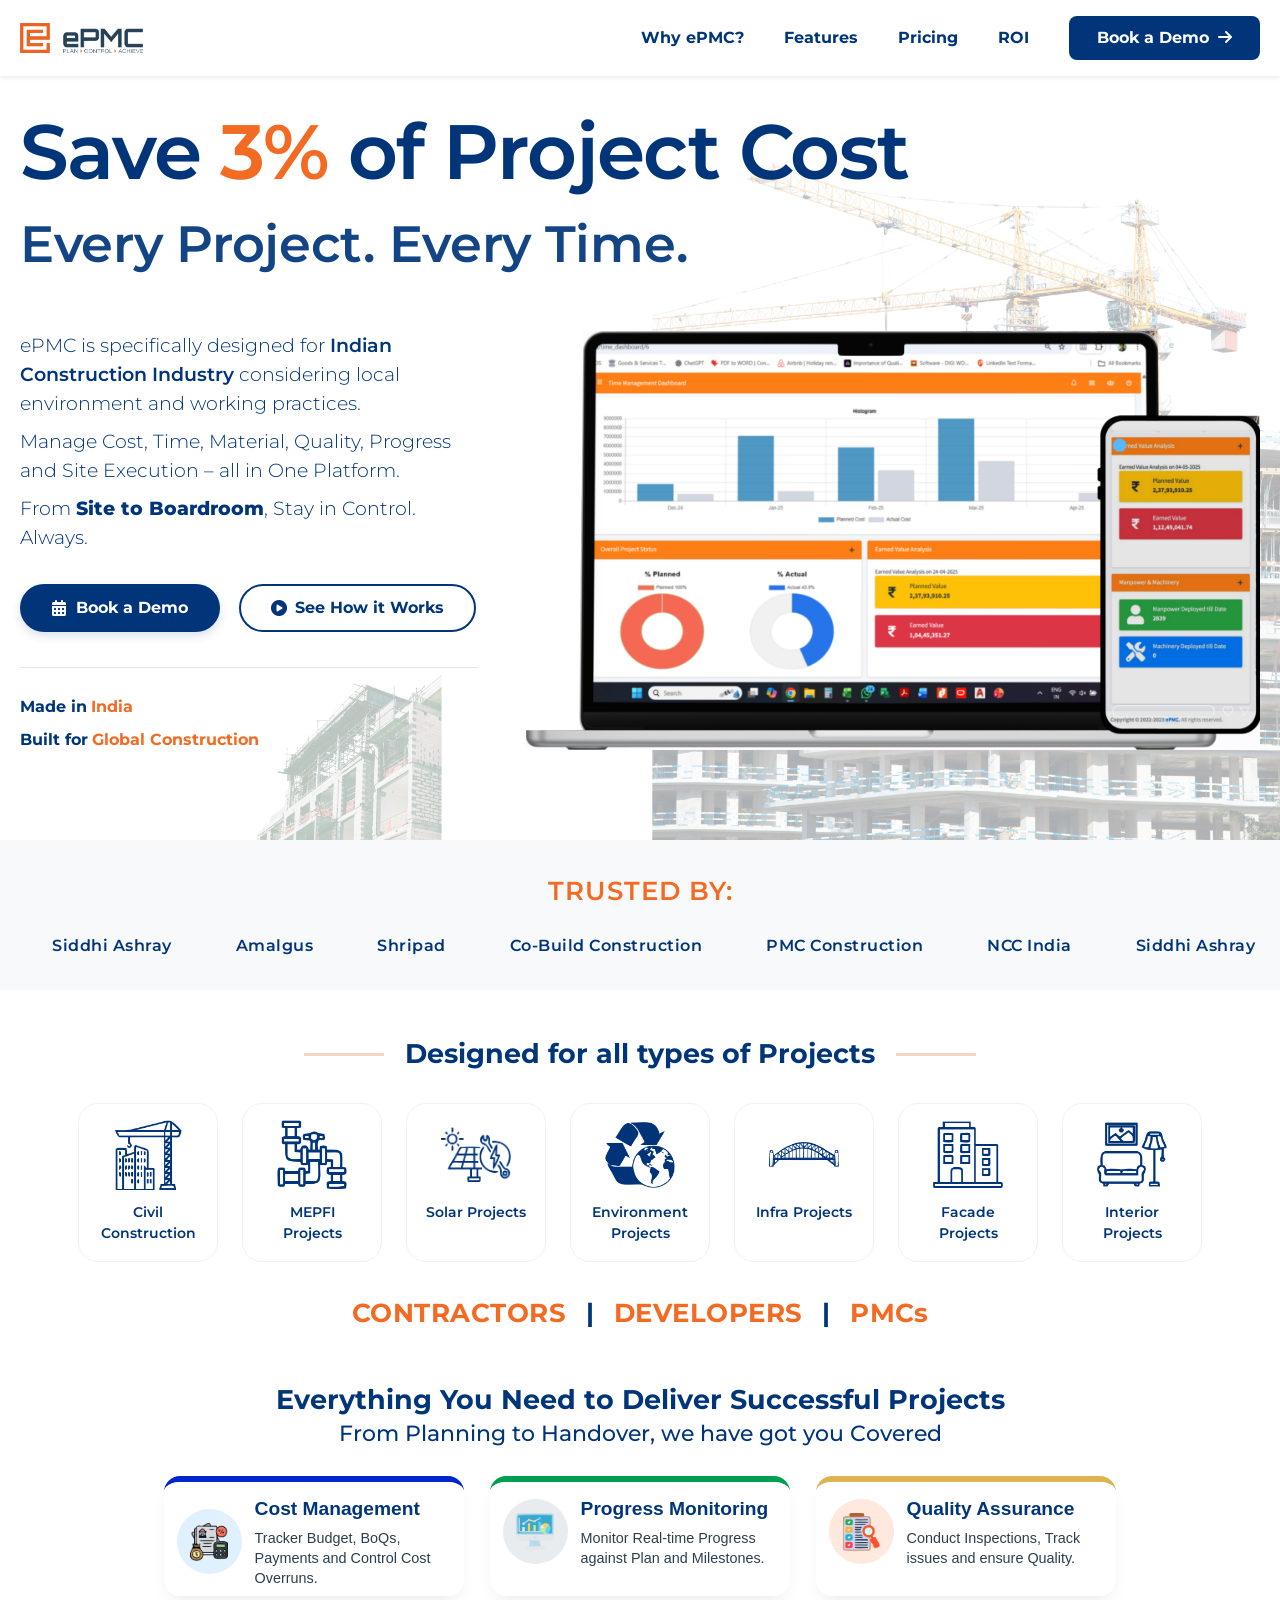
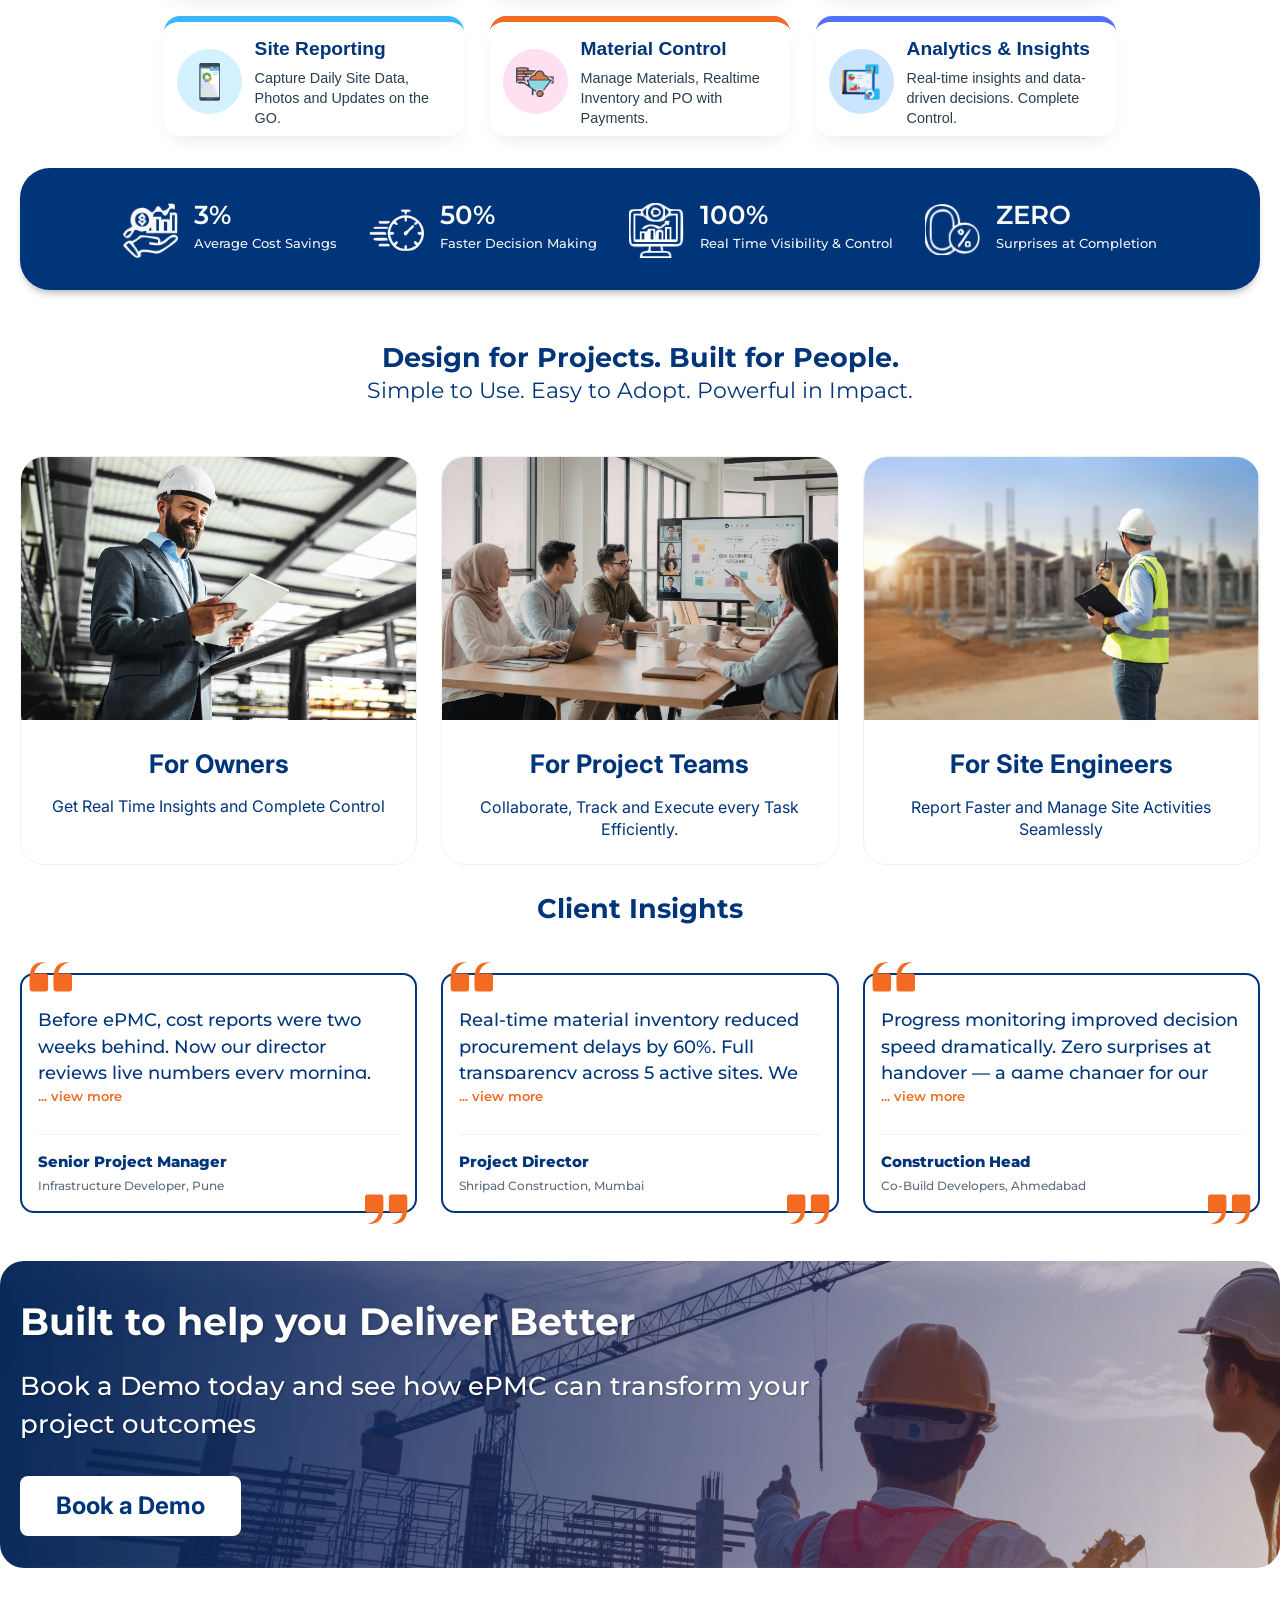
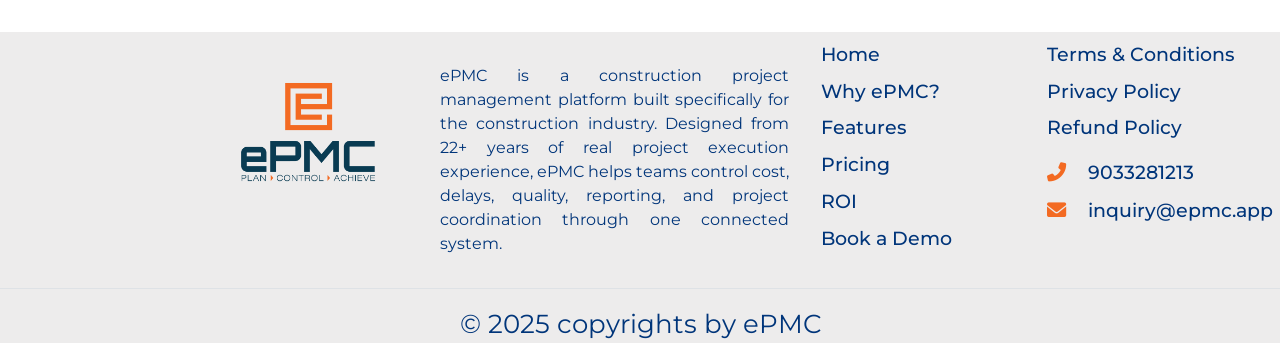
==== commit 2d850616: "new updates" ====
--- a/index.html
+++ b/index.html
@@ -450,12 +450,12 @@
             box-shadow: 0 10px 20px -8px rgba(0,0,0,0.1);
             background: white;
         }
-        .card-bg-1 { border-top: 6px solid #0058d7; }
-        .card-bg-2 { border-top: 6px solid #00b050; }
-        .card-bg-3 { border-top: 6px solid #f36a22; }
-        .card-bg-4 { border-top: 6px solid #38b6ff; }
-        .card-bg-5 { border-top: 6px solid #f36a22; }
-        .card-bg-6 { border-top: 6px solid #00357a; }
+.card-bg-1 { border-top: 6px solid #0025cc; }  /* deep blue */
+.card-bg-2 { border-top: 6px solid #009e50; }  /* vivid green */
+.card-bg-3 { border-top: 6px solid #dcb551; }  /* greyorange */
+.card-bg-4 { border-top: 6px solid #38b6ff; }  /* light blue */
+.card-bg-5 { border-top: 6px solid #f36a22; }  /* orange */
+.card-bg-6 { border-top: 6px solid #5170ff; }  /* vivid blue */
         .feature-card-inner {
             background-color: #ffffff;
             border-radius: 0 0 22px 22px;
@@ -1101,6 +1101,7 @@
                 <div class="cta-title">Built to help you Deliver Better</div>
                 <div class="cta-subtitle">Book a Demo today and see how ePMC can transform your project outcomes</div>
                 <a href="#" class="btn-white-blue" data-bs-toggle="modal" data-bs-target="#demoModal">Book a Demo</a>
+                
             </div>
         </div>
     </div>
@@ -1142,7 +1143,7 @@
         <div class="footer-grid">
             <div><img src="EPMC-Logo-File-PNG.png" alt="ePMC Logo" class="footer-logo"></div>
             <div><div class="footer-description">ePMC is a construction project management platform built specifically for the construction industry. Designed from 22+ years of real project execution experience, ePMC helps teams control cost, delays, quality, reporting, and project coordination through one connected system.</div></div>
-            <div><div class="footer-vertical-links"><a href="#">Home</a><a href="whyepmc.html">Why ePMC?</a><a href="Features.html">Features</a><a href="Pricing.html">Pricing</a><a href="roi.html">ROI</a><a href="#" data-bs-toggle="modal" data-bs-target="#demoModal">Book a Demo</a></div></div>
+            <div><div class="footer-vertical-links"><a href="#">Home</a><a href="whyepmc.html">Why ePMC?</a><a href="Features.html">Features</a><a href="Pricing.html">Pricing</a><a href="roi.html">ROI</a><a href="#" onclick="openGoogleFormPopup(event)">Book a Demo</a></div></div>
             <div><div class="footer-vertical-links"><a href="#">Terms & Conditions</a><a href="#">Privacy Policy</a><a href="#">Refund Policy</a></div><div class="footer-contact-info mt-3"><p><i class="fas fa-phone-alt me-2"></i> 9033281213</p><p><i class="fas fa-envelope me-2"></i> inquiry@epmc.app</p></div></div>
         </div>
         <div class="footer-copyright">© 2025 copyrights by ePMC</div>
@@ -1219,5 +1220,18 @@
     }
     document.addEventListener('DOMContentLoaded', loadTestimonials);
 </script>
+<script>
+    // Google Form popup function
+    function openGoogleFormPopup(event) {
+        event.preventDefault();
+        var url = "https://forms.gle/yUfCUgpv35yM8Sxk8";
+        var width = 600;
+        var height = 700;
+        var left = (screen.width - width) / 2;
+        var top = (screen.height - height) / 2;
+        window.open(url, "GoogleFormPopup", "width=" + width + ",height=" + height + ",left=" + left + ",top=" + top + ",resizable=yes,scrollbars=yes,toolbar=no,location=yes");
+        return false;
+    }
+</script>
 </body>
 </html>
